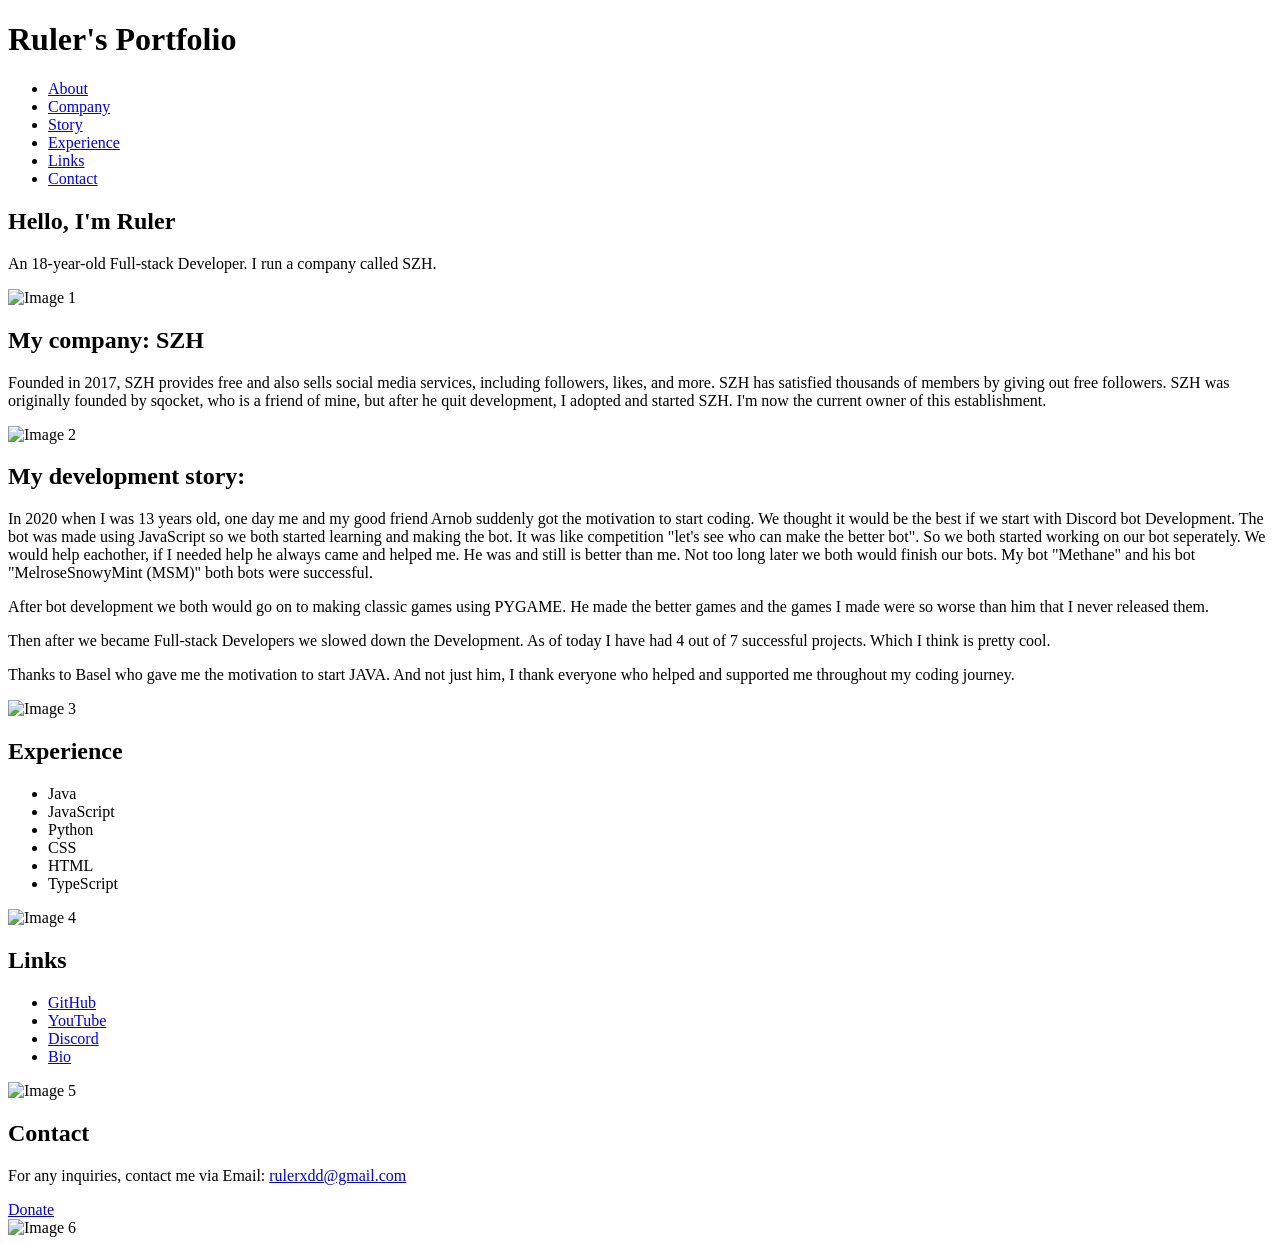
==== index.html @ af91f048 "Create index.html" ====
<!DOCTYPE html>
<html lang="en">
<head>
    <meta charset="UTF-8">
    <meta name="viewport" content="width=device-width, initial-scale=1.0">
    <title>Ruler's Portfolio</title>
    <link href="https://fonts.googleapis.com/css2?family=Roboto+Slab:wght@400;700&display=swap" rel="stylesheet">
    <link rel="stylesheet" href="styles.css">
</head>
<body>
    <header>
        <h1>Ruler's Portfolio</h1>
        <nav>
            <ul>
                <li><a href="#about" class="nav-link">About</a></li>
                <li><a href="#szh" class="nav-link">Company</a></li>
                <li><a href="#story" class="nav-link">Story</a></li>
                <li><a href="#skills" class="nav-link">Experience</a></li>
                <li><a href="#links" class="nav-link">Links</a></li>
                <li><a href="#contact" class="nav-link">Contact</a></li>
            </ul>
        </nav>
    </header>
    
    <section id="about">
        <h2>Hello, I'm Ruler</h2>
        <p>An 18-year-old Full-stack Developer. I run a company called SZH.</p>
        <img src="image1.png" alt="Image 1" class="section-image">
    </section>
    
    
    <section id="szh">
        <h2>My company: SZH</h2>
        <p>Founded in 2017, SZH provides free and also sells social media services, including followers, likes, and more. SZH has satisfied thousands of members by giving out free followers. SZH was originally founded by sqocket, who is a friend of mine, but after he quit development, I adopted and started SZH. I'm now the current owner of this establishment.</p>
        <img src="image2.png" alt="Image 2" class="section-image">
    </section>
          
          
    <section id="story">
          <h2>My development story:</h2>
          <p>In 2020 when I was 13 years old, one day me and my good friend Arnob suddenly got the motivation to start coding. We thought it would be the best if we start with Discord bot Development. The bot was made using JavaScript so we both started learning and making the bot. It was like competition "let's see who can make the better bot". So we both started working on our bot seperately. We would help eachother, if I needed help he always came and helped me. He was and still is better than me. Not too long later we both would finish our bots. My bot "Methane" and his bot "MelroseSnowyMint (MSM)" both bots were successful.</p>
          <p>After bot development we both would go on to making classic games using PYGAME. He made the better games and the games I made were so worse than him that I never released them.</p>
          <p>Then after we became Full-stack Developers we slowed down the Development. As of today I have had 4 out of 7 successful projects. Which I think is pretty cool.</p>
          <p>Thanks to Basel who gave me the motivation to start JAVA. And not just him, I thank everyone who helped and supported me throughout my coding journey.</p>
          <img src="image3.png" alt="Image 3" class="section-image">
    </section>
    
    <section id="skills">
        <h2>Experience</h2>
        <ul>
            <li>Java</li>
            <li>JavaScript</li>
            <li>Python</li>
            <li>CSS</li>
            <li>HTML</li>
            <li>TypeScript</li>
        </ul>
        <img src="image4.png" alt="Image 4" class="section-image">
    </section>
    
    <section id="links">
        <h2>Links</h2>
        <ul>
            <li><a href="https://github.com/rulerxdd">GitHub</a></li>
            <li><a href="https://youtube.com/@rulerxdd">YouTube</a></li>
            <li><a href="https://discord.gg/szh">Discord</a></li>
            <li><a href="https://guns.lol/ruler">Bio</a></li>
        </ul>
        <img src="image5.png" alt="Image 5" class="section-image">
    </section>
    
    <section id="contact">
        <h2>Contact</h2>
        <p>For any inquiries, contact me via Email: <a href="mailto:rulerxdd@gmail.com">rulerxdd@gmail.com</a></p>
        <div>
            <a href="https://paypal.me/rulerxd" class="donate-button">Donate</a>
        </div>
        <img src="image6.png" alt="Image 6" class="section-image">
    </section>

    <script src="script.js"></script>
</body>
</html>
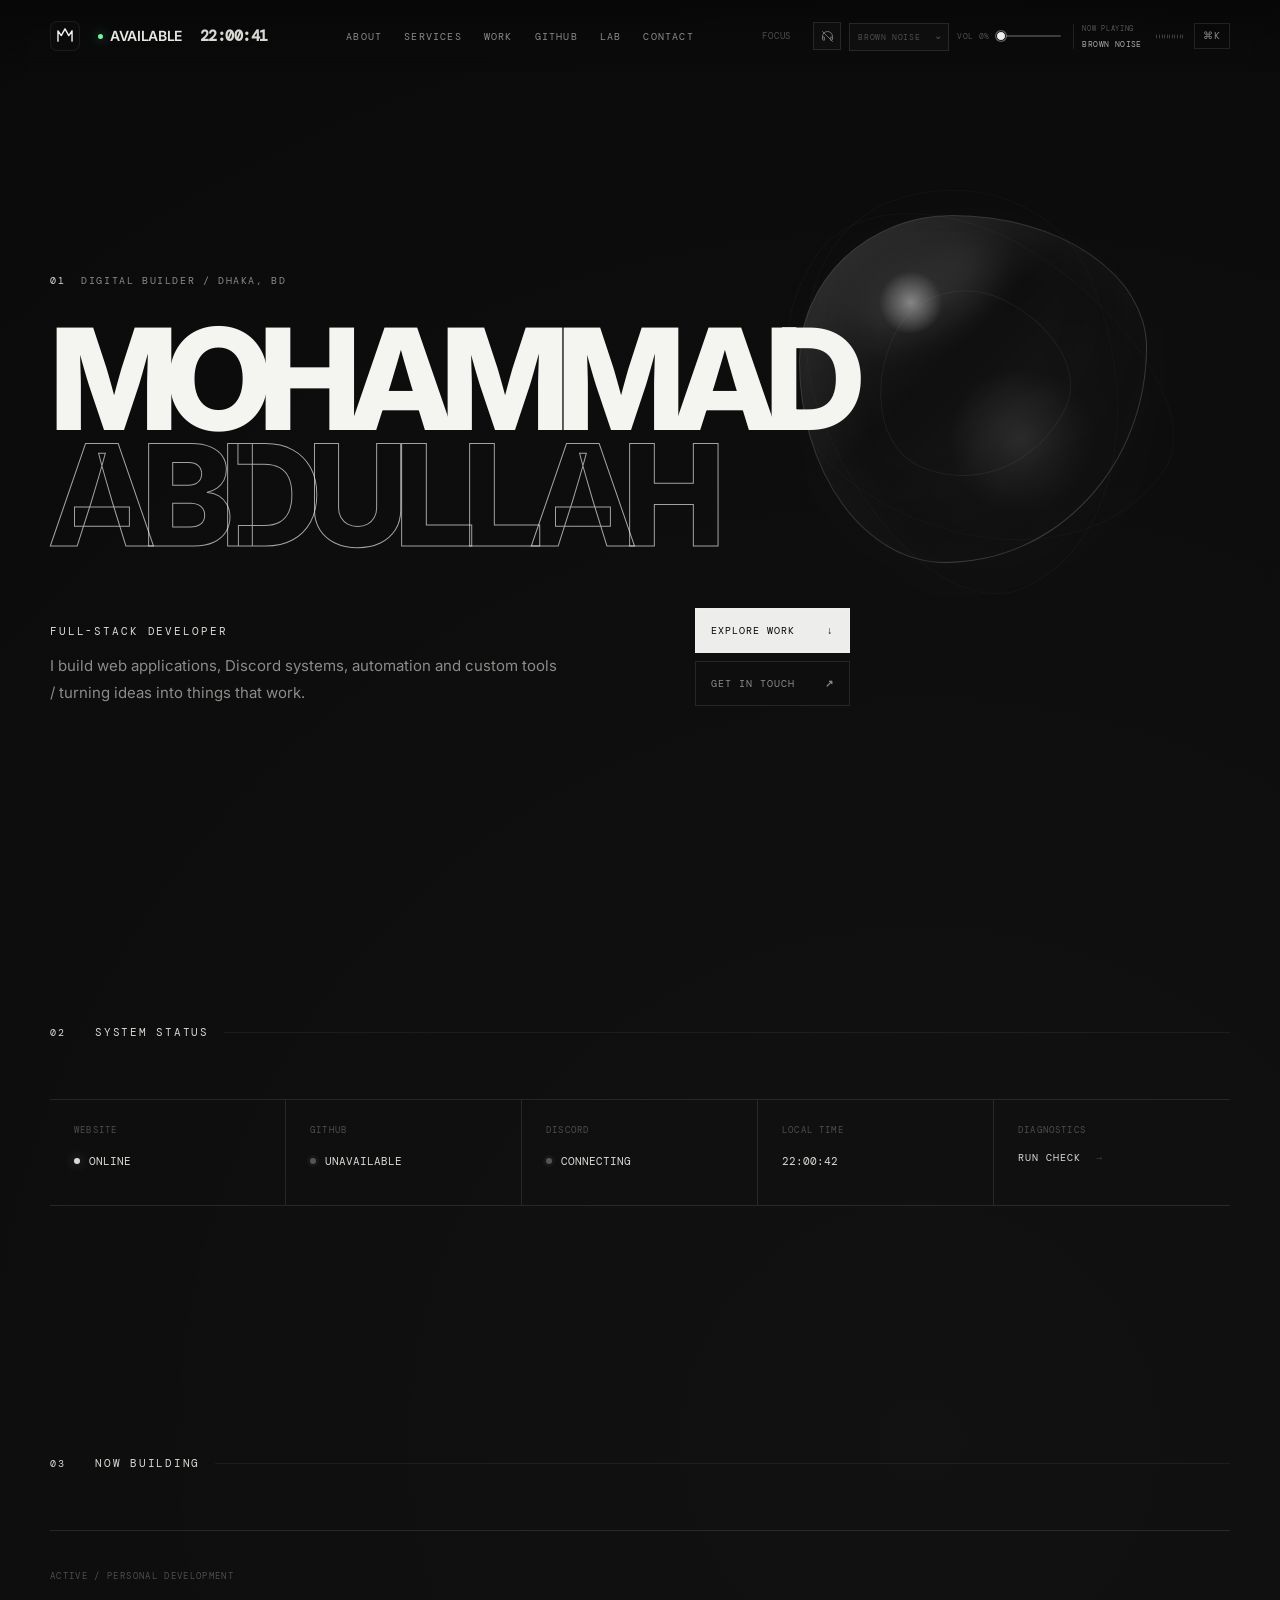
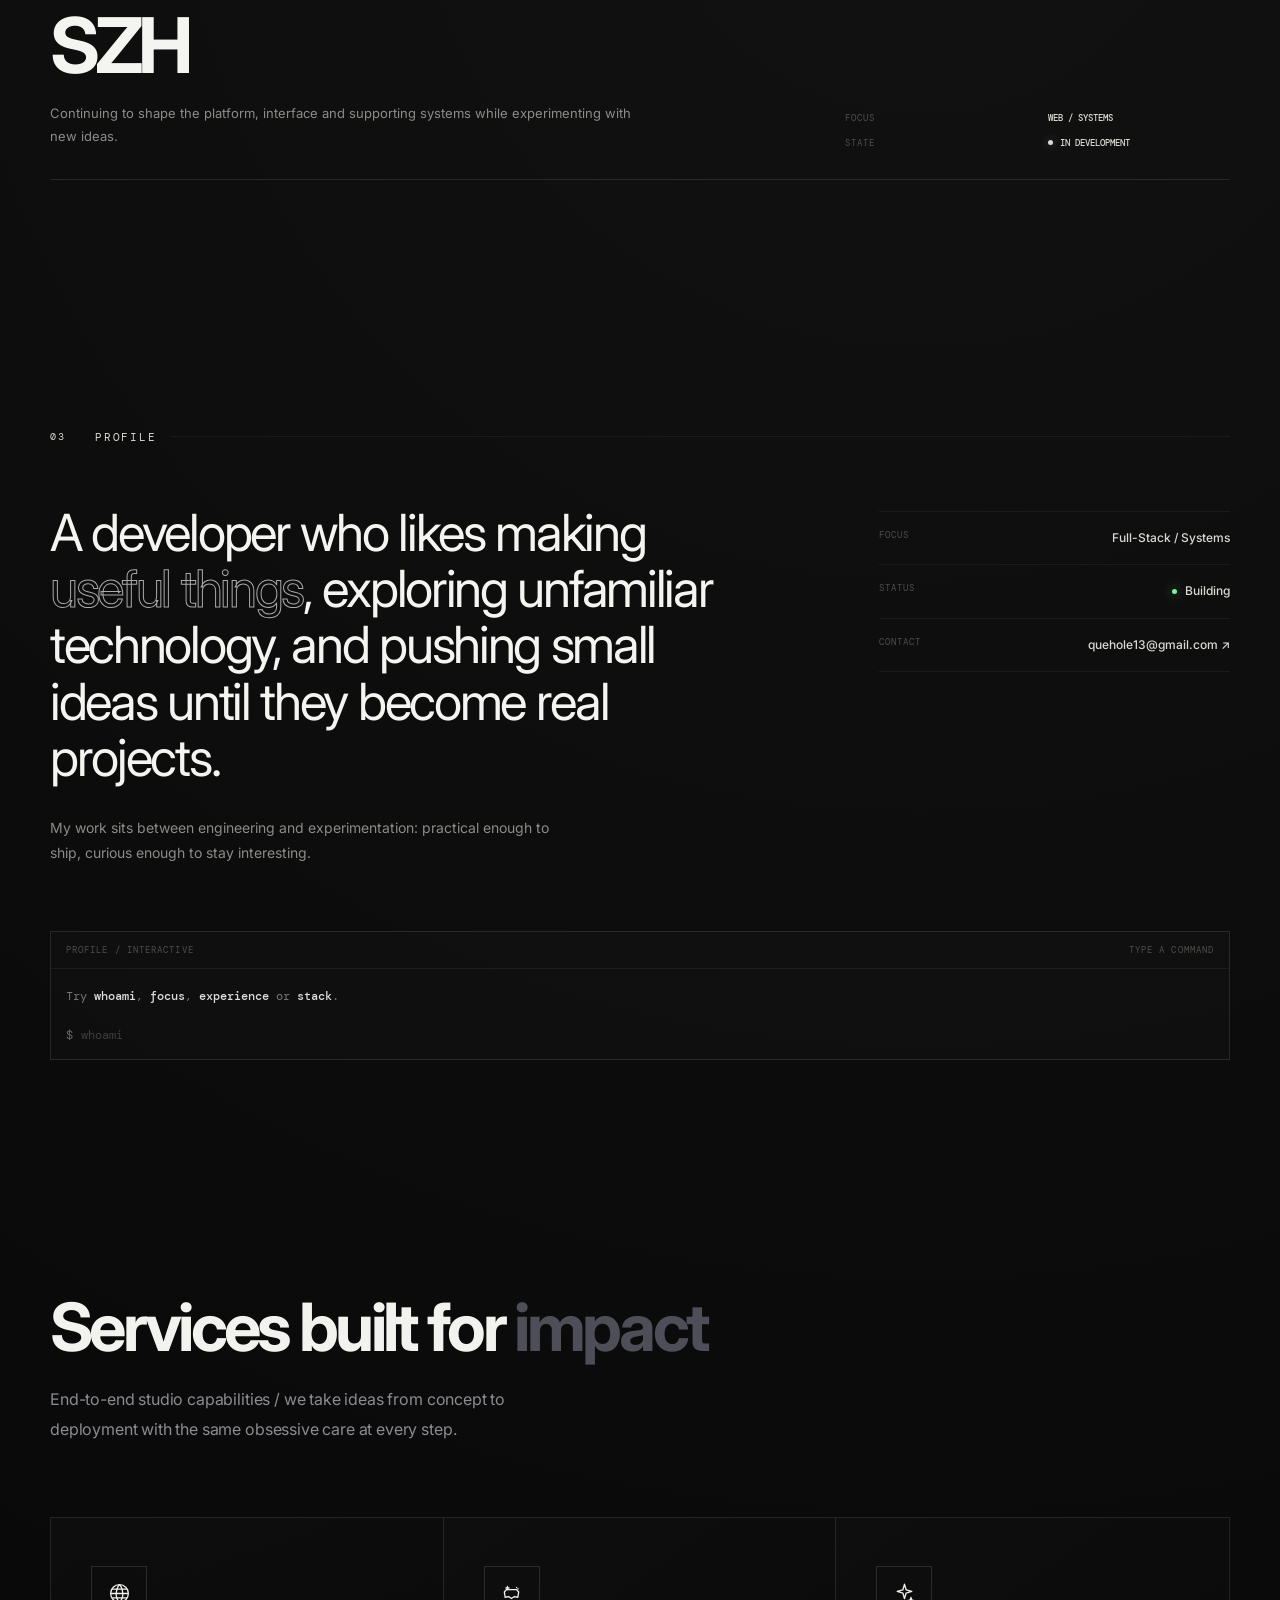
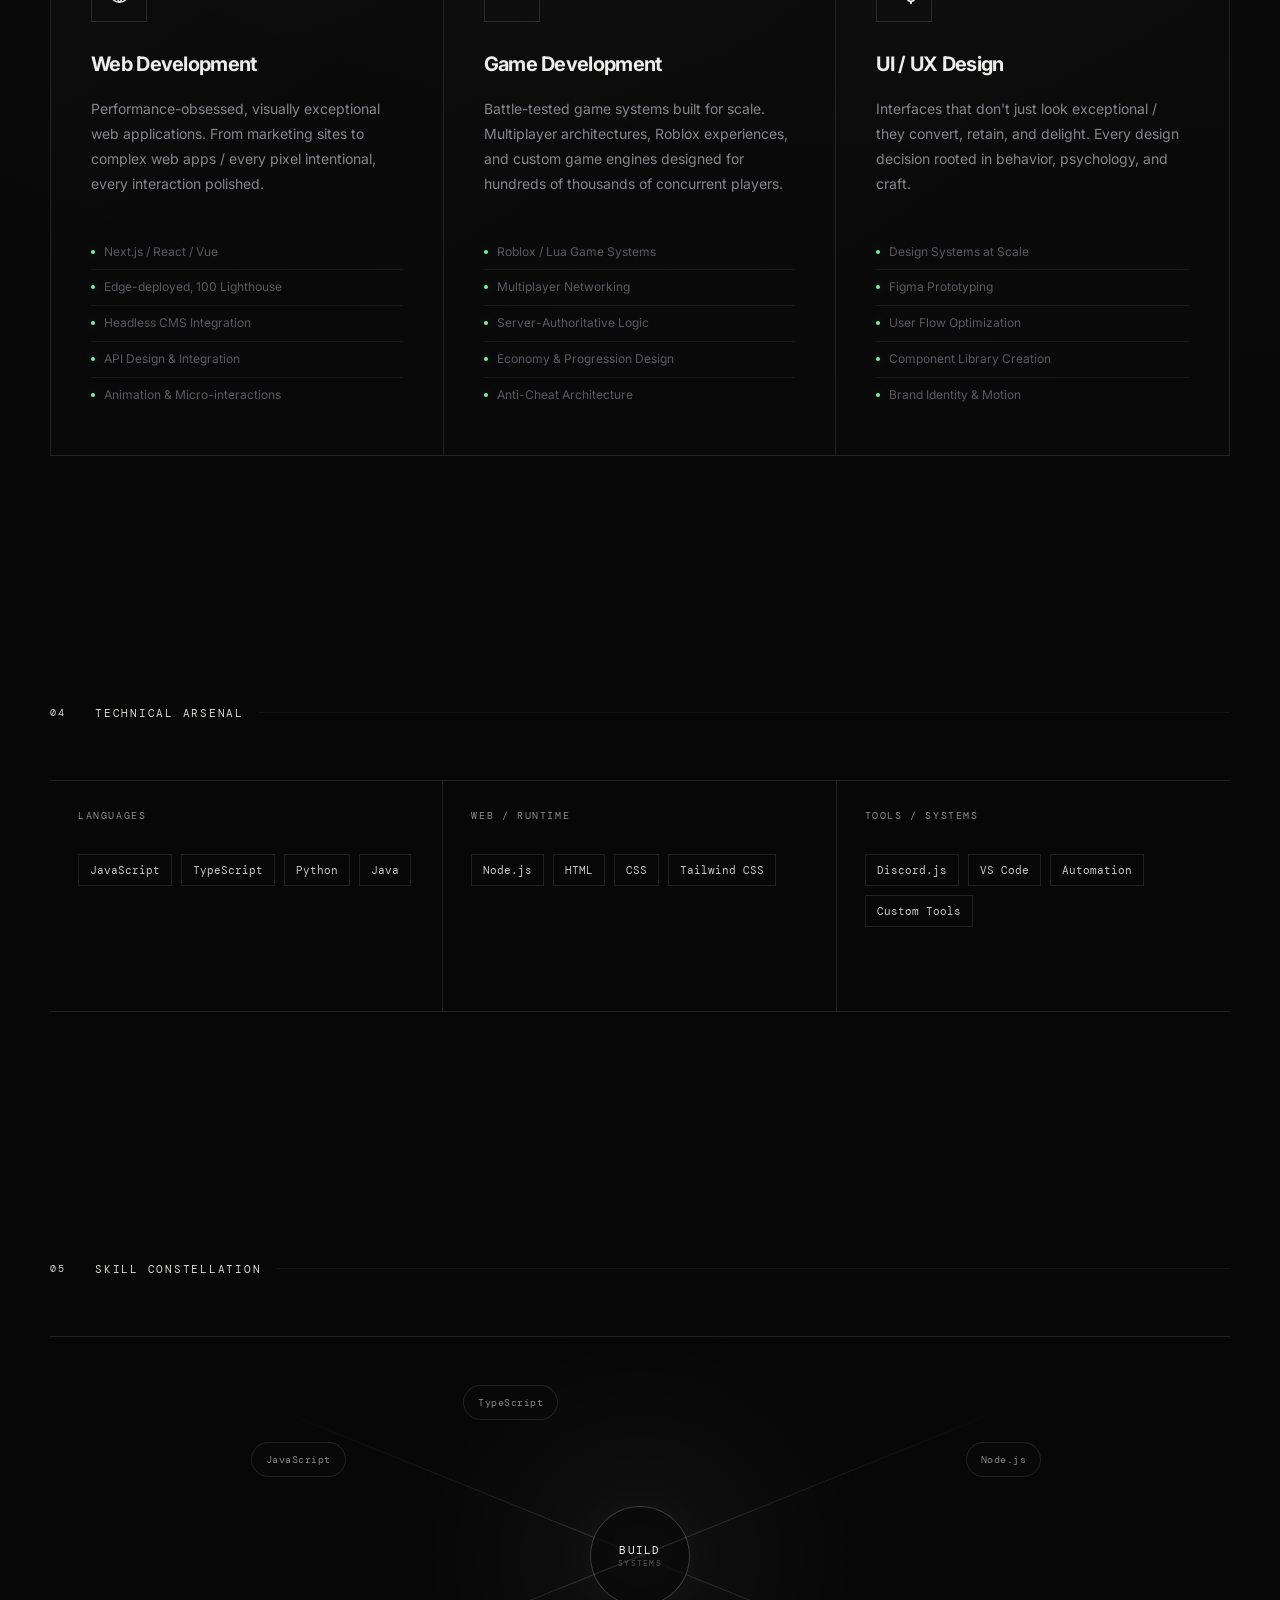
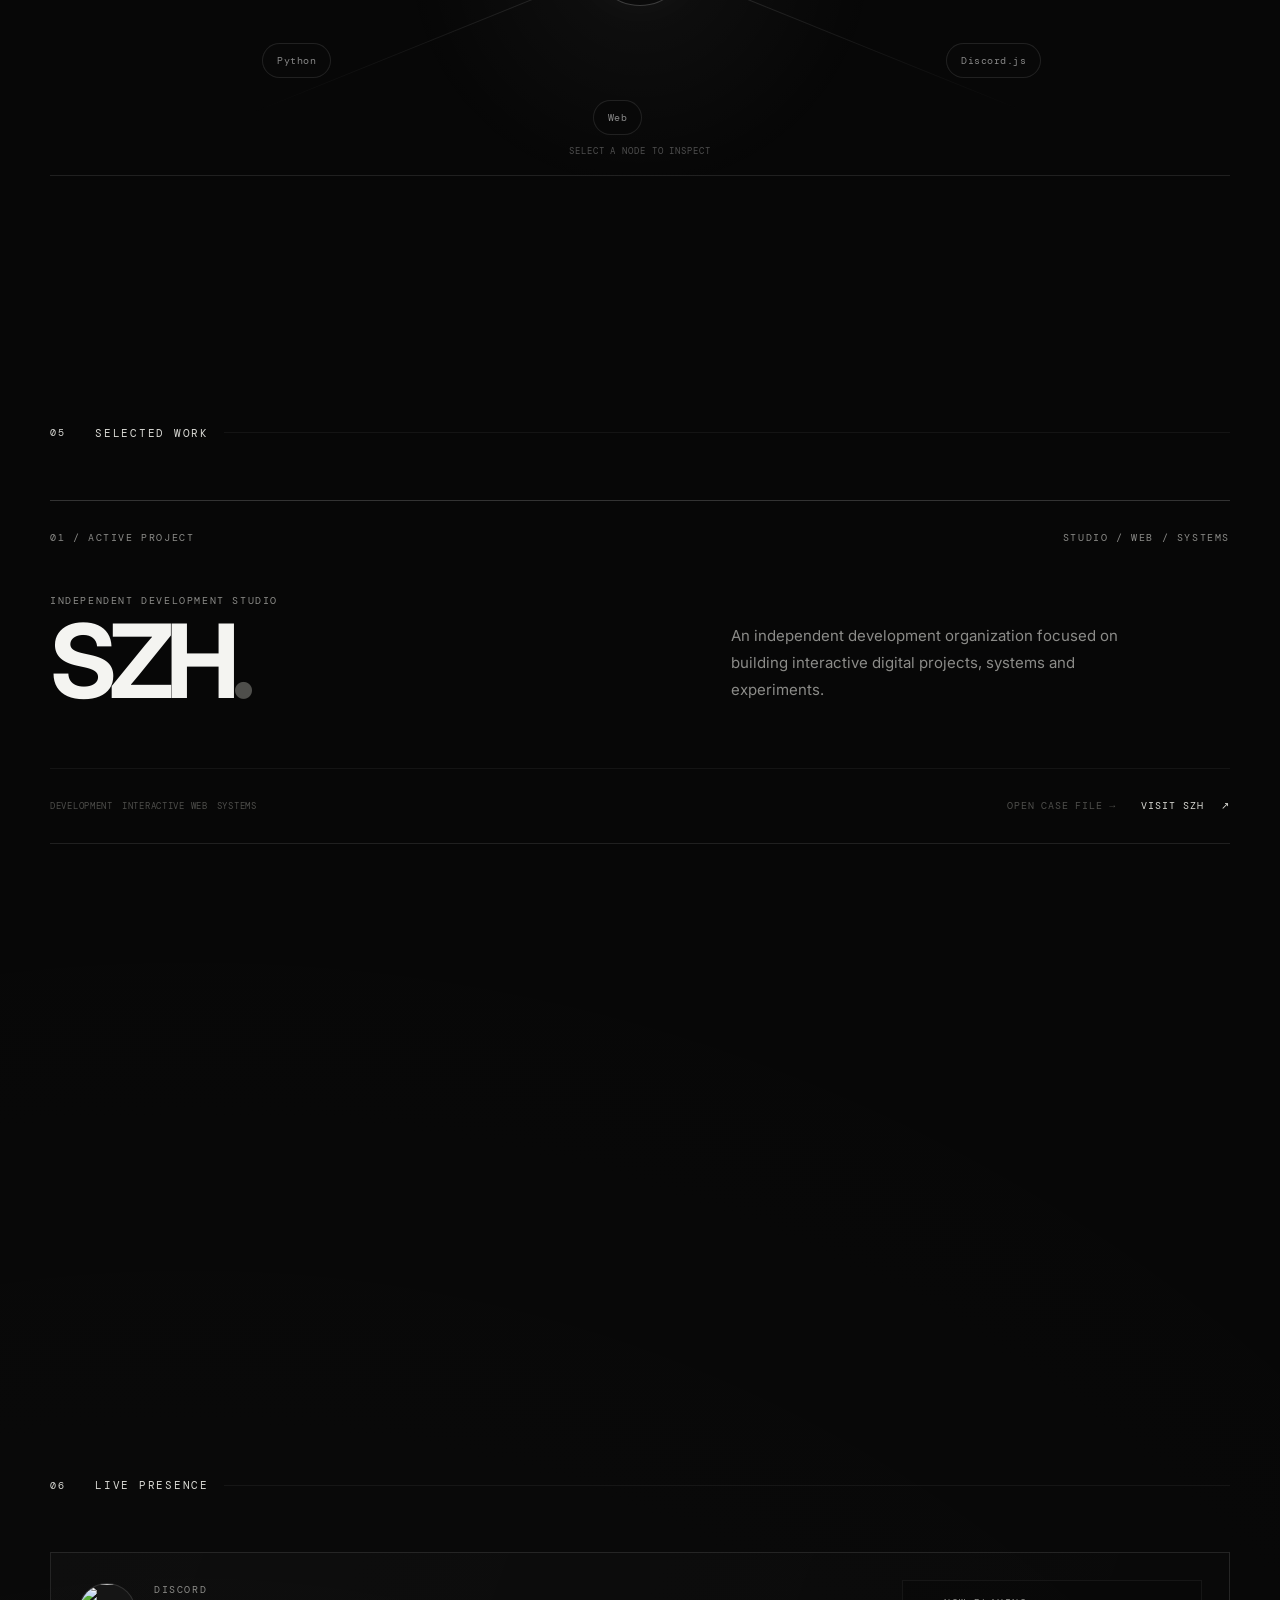
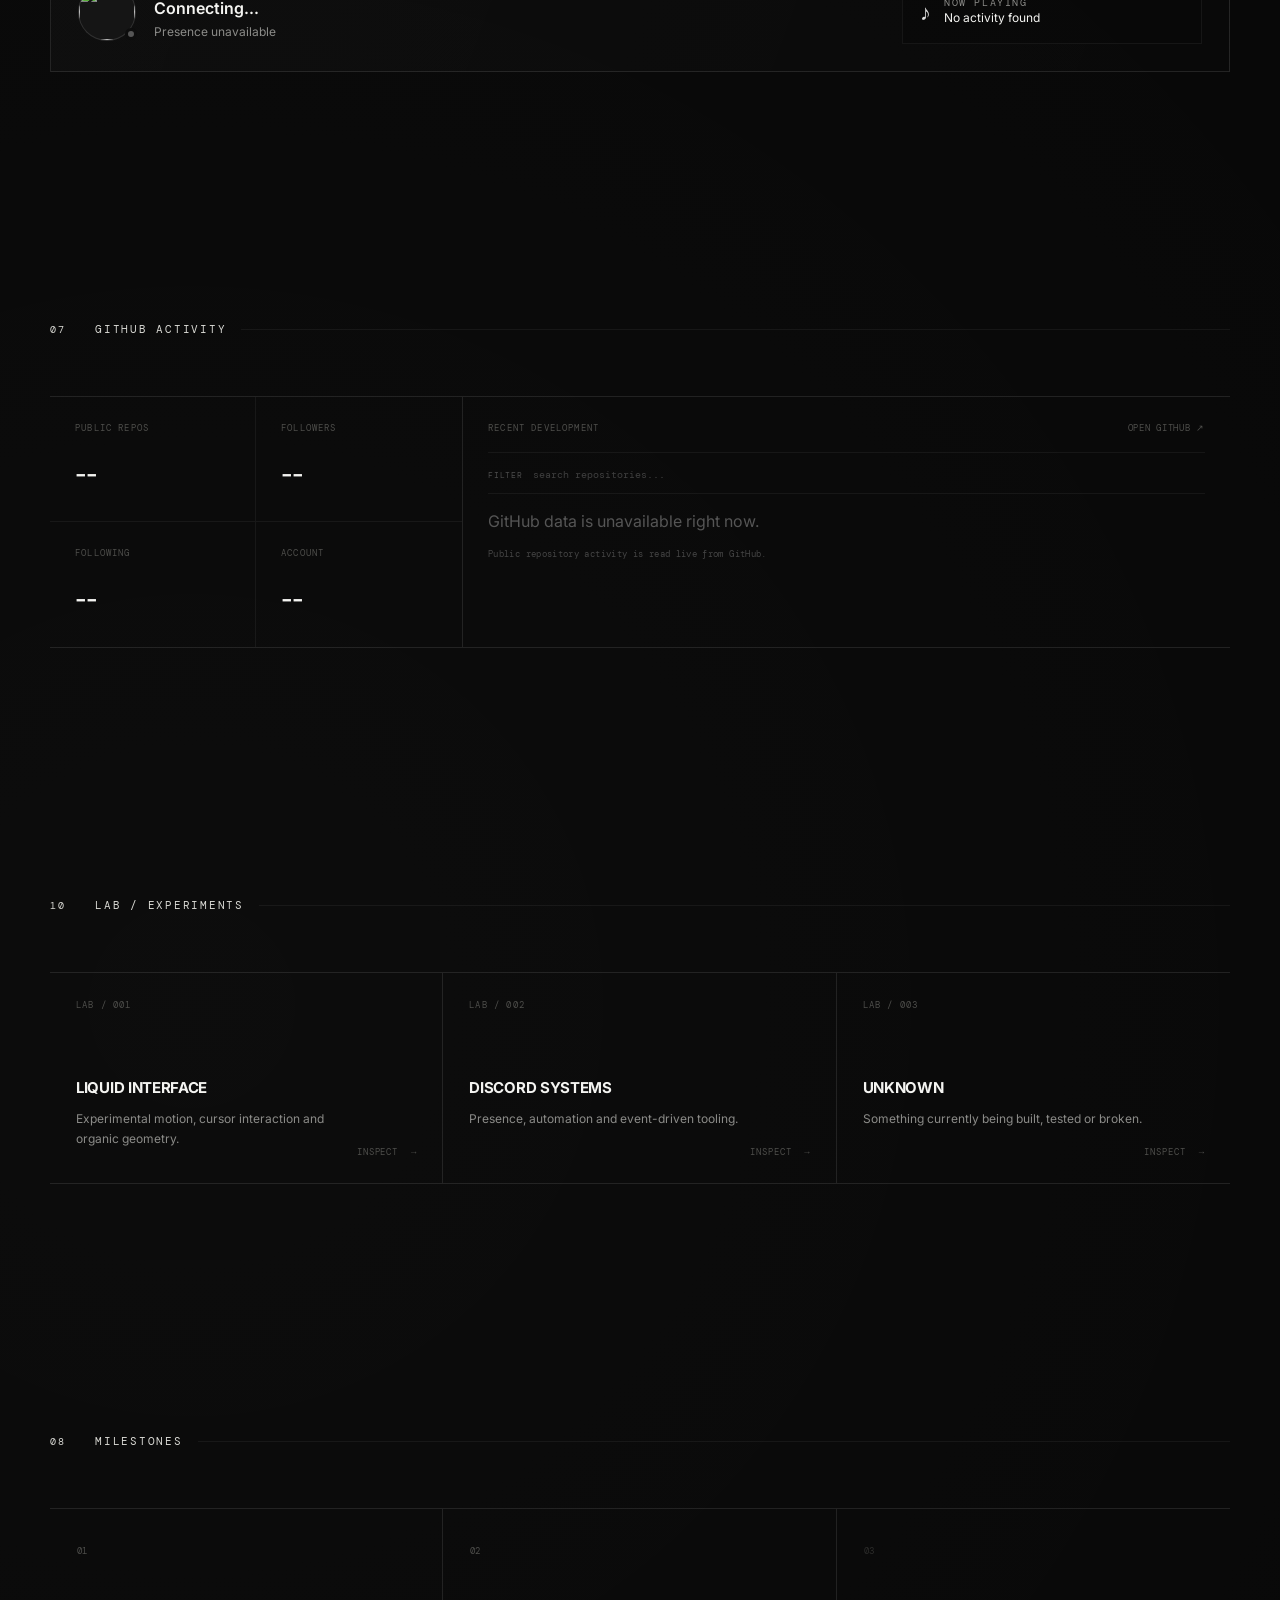
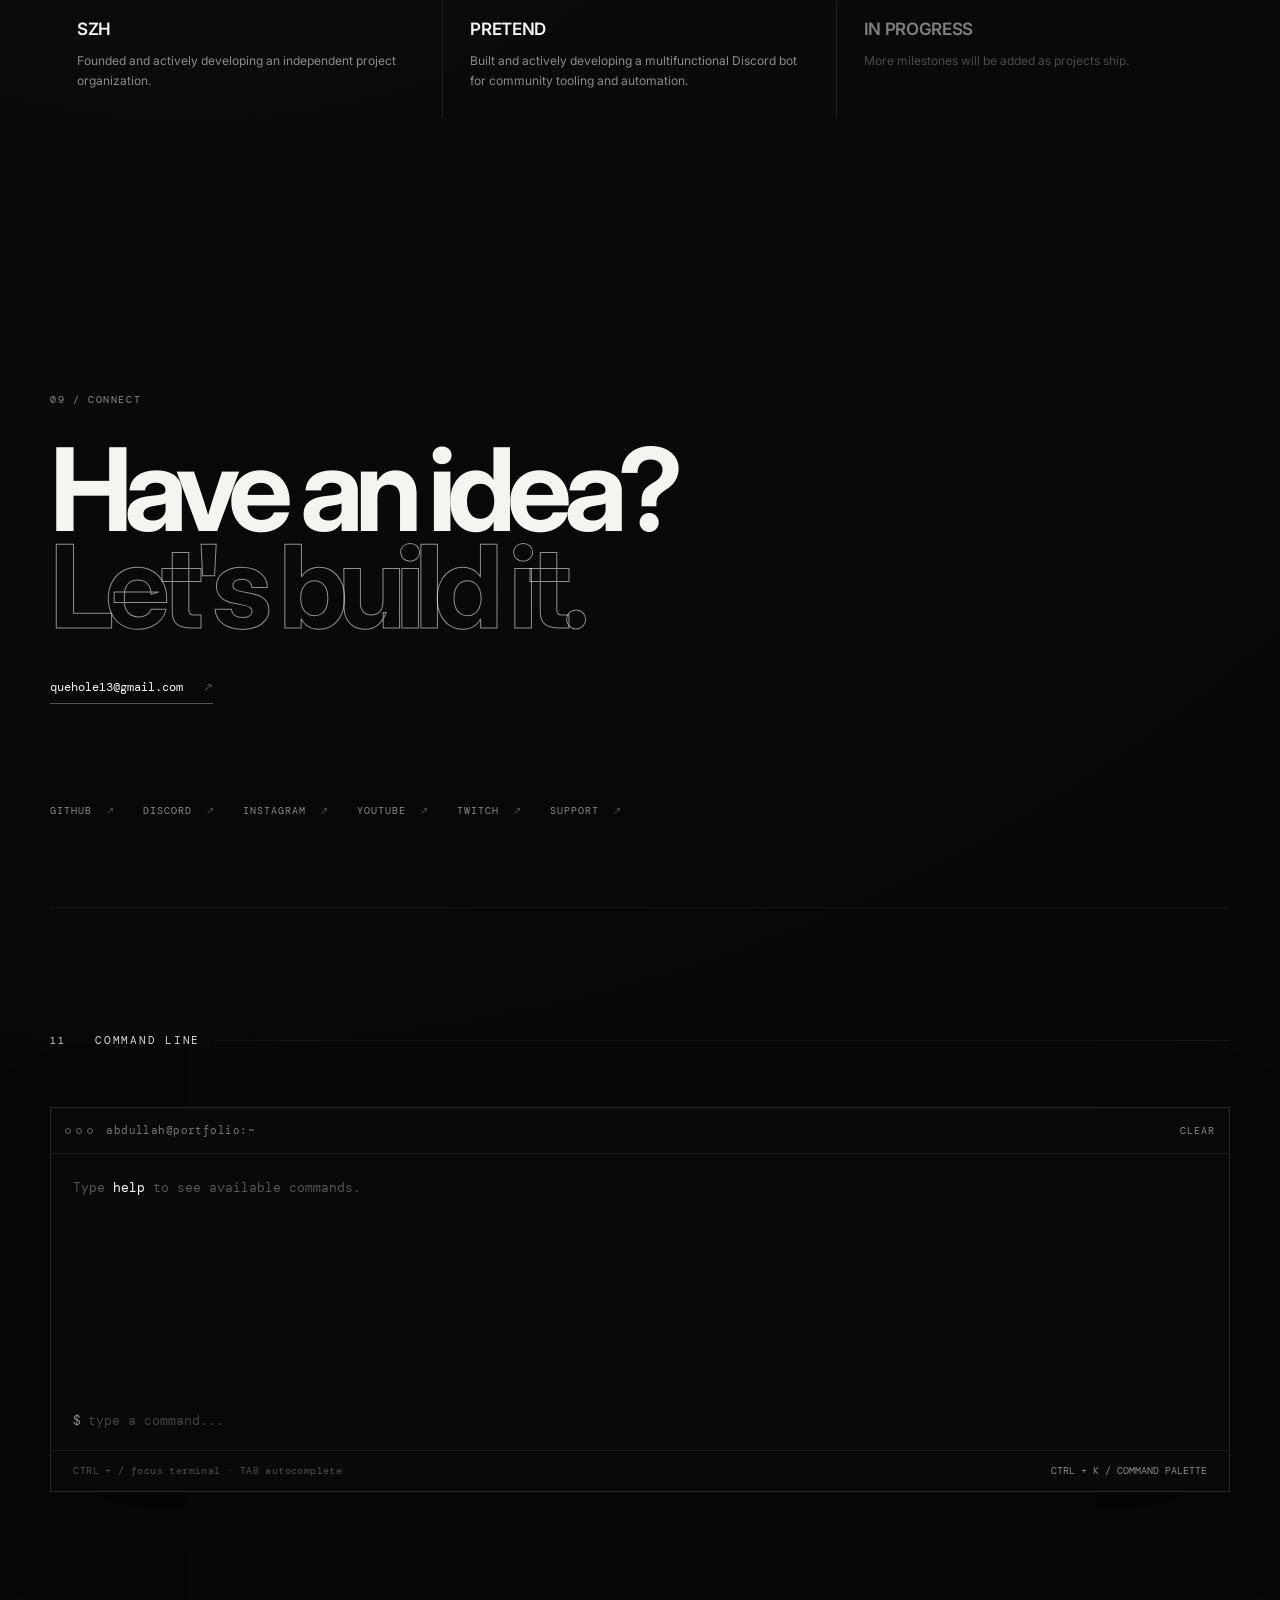
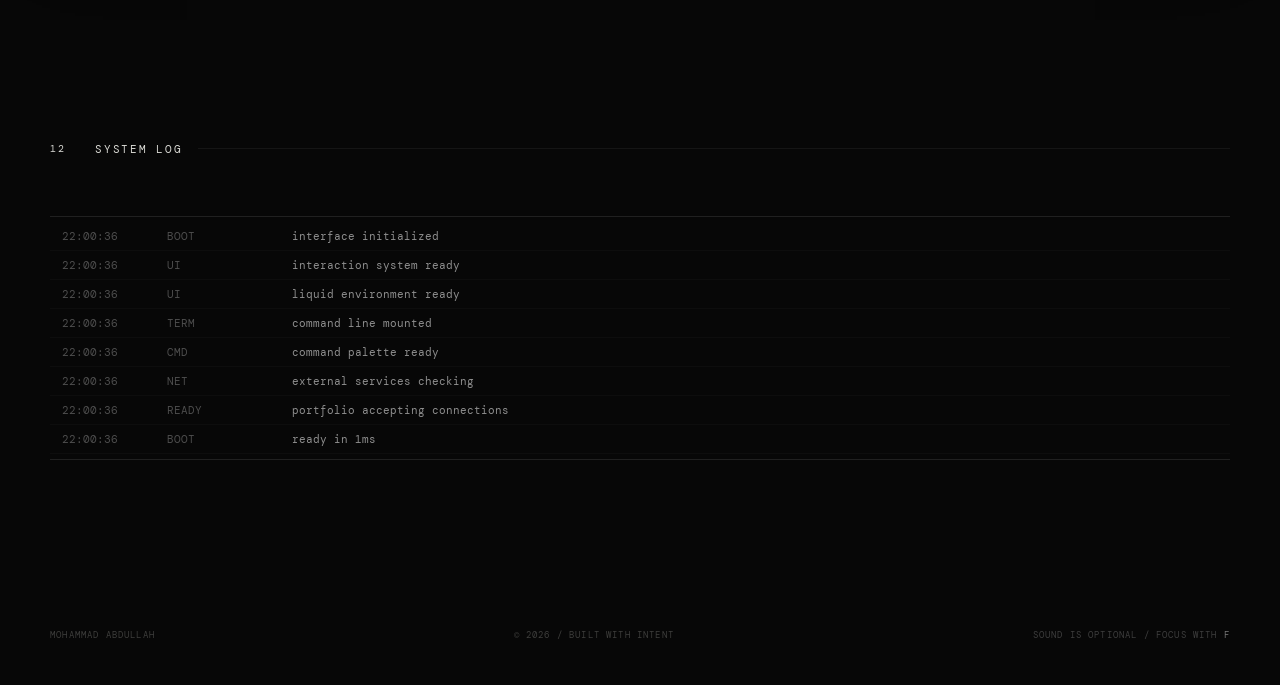
==== commit bd7c906c: "Add files via upload" ====
--- a/index.html
+++ b/index.html
@@ -3,80 +3,588 @@
 <head>
     <meta charset="UTF-8">
     <meta name="viewport" content="width=device-width, initial-scale=1.0">
-    <title>Ruler's Portfolio</title>
-    <link href="https://fonts.googleapis.com/css2?family=Roboto+Slab:wght@400;700&display=swap" rel="stylesheet">
-    <link rel="stylesheet" href="styles.css">
+    <meta name="theme-color" content="#080808">
+    <meta name="description" content="Mohammad Abdullah  /  Full-Stack Developer building web applications, Discord systems, automation and custom tools.">
+    <link rel="icon" type="image/svg+xml" href="logo.svg">
+    <title>Mohammad Abdullah</title>
+
+    <link rel="preconnect" href="https://fonts.googleapis.com">
+    <link rel="preconnect" href="https://fonts.gstatic.com" crossorigin>
+    <link href="https://fonts.googleapis.com/css2?family=DM+Mono:wght@400;500&family=Inter:wght@400;500;600;700;800&display=swap" rel="stylesheet">
+    <link rel="stylesheet" href="style.css">
 </head>
+
 <body>
-    <header>
-        <h1>Ruler's Portfolio</h1>
-        <nav>
-            <ul>
-                <li><a href="#about" class="nav-link">About</a></li>
-                <li><a href="#szh" class="nav-link">Company</a></li>
-                <li><a href="#story" class="nav-link">Story</a></li>
-                <li><a href="#skills" class="nav-link">Experience</a></li>
-                <li><a href="#links" class="nav-link">Links</a></li>
-                <li><a href="#contact" class="nav-link">Contact</a></li>
-            </ul>
-        </nav>
-    </header>
-    
-    <section id="about">
-        <h2>Hello, I'm Ruler</h2>
-        <p>An 18-year-old Full-stack Developer. I run a company called SZH.</p>
-        <img src="image1.png" alt="Image 1" class="section-image">
+    <div class="boot-screen" id="boot-screen" aria-hidden="true">
+        <div class="boot-inner">
+            <div class="boot-mark">MA.</div>
+            <div class="boot-line"><span>BOOT</span><i></i><strong id="boot-message">INITIALIZING INTERFACE</strong></div>
+            <div class="boot-progress"><i id="boot-progress-bar"></i></div>
+        </div>
+    </div>
+    <div class="noise" aria-hidden="true"></div>
+    <div class="custom-cursor" aria-hidden="true"></div>
+    <div class="custom-cursor-dot" aria-hidden="true"></div>
+
+    <nav class="site-nav">
+        <div class="nav-content">
+            <div class="nav-left">
+                <a class="logo" href="#top" aria-label="Mohammad Abdullah home"><img src="logo.svg" alt="Mohammad Abdullah logo"></a>
+                <span class="nav-status"><i></i> AVAILABLE</span>
+                <span class="nav-clock" id="clock">00:00:00</span>
+            </div>
+
+            <div class="nav-links">
+                <a href="#about">About</a>
+                <a href="#services">Services</a>
+                <a href="#work">Work</a>
+                <a href="#github">GitHub</a>
+                <a href="#lab">Lab</a>
+                <a href="#contact">Contact</a>
+            </div>
+
+            <div class="nav-right">
+                <button class="nav-control" id="focus-toggle" type="button" aria-pressed="false">FOCUS</button>
+                <div class="sound-control" id="sound-control">
+                    <button class="sound-toggle" id="sound-toggle" type="button" aria-pressed="false" aria-label="Undeafen ambient sound" title="Undeafen ambient sound"><svg class="sound-icon" viewBox="0 0 24 24" aria-hidden="true"><path d="M4 13v-1a8 8 0 0 1 16 0v1M4 13v3a2 2 0 0 0 2 2h1v-5H4Zm16 0v3a2 2 0 0 1-2 2h-1v-5h3Z"/><path class="sound-slash" d="M4 4l16 16"/></svg></button>
+                    <label class="sound-select-wrap" for="sound-track">
+                        <span class="sr-only">Background audio</span>
+                        <select id="sound-track" aria-label="Choose background audio">
+                            <option value="brown-noise.mp3">BROWN NOISE</option>
+                            <option value="rain.mp3">RAIN</option>
+                            <option value="deep-space.mp3">DEEP SPACE</option>
+                            <option value="night-drive.mp3">NIGHT DRIVE</option>
+                            <option value="low-frequency.mp3">LOW FREQUENCY</option>
+                        </select>
+                    </label>
+                    <label class="volume-control" for="sound-volume">
+                        <span class="volume-label">VOL <span id="sound-volume-value">18%</span></span>
+                        <span class="volume-slider" id="volume-slider"><span class="volume-slider-track"><span class="volume-slider-fill"></span><span class="volume-slider-thumb"></span></span><input id="sound-volume" type="range" min="0" max="100" value="18" step="1" aria-label="Background audio volume"></span>
+                    </label>
+                    <div class="audio-now-playing" id="audio-now-playing" aria-live="polite">
+                        <div class="audio-now-playing-copy">
+                            <span>NOW PLAYING</span>
+                            <strong id="audio-track-name">BROWN NOISE</strong>
+                        </div>
+                        <div class="audio-visualizer" id="audio-visualizer" aria-hidden="true">
+                            <i></i><i></i><i></i><i></i><i></i><i></i><i></i><i></i><i></i><i></i><i></i><i></i>
+                        </div>
+                    </div>
+                </div>
+                <button class="command-trigger" id="command-trigger" type="button" aria-label="Open command palette">⌘K</button>
+            </div>
+        </div>
+    </nav>
+
+    <main id="top">
+        <section class="hero">
+            <div class="liquid-orb" aria-hidden="true">
+                <div class="orb-core"></div>
+                <div class="orb-highlight"></div>
+                <div class="orb-ring orb-ring-a"></div>
+                <div class="orb-ring orb-ring-b"></div>
+            </div>
+
+            <div class="hero-copy reveal">
+                <div class="eyebrow"><span>01</span> DIGITAL BUILDER / DHAKA, BD</div>
+
+                <h1>
+                    Mohammad<br>
+                    <span>Abdullah</span>
+                </h1>
+
+                <div class="hero-bottom">
+                    <div>
+                        <p class="role">FULL-STACK DEVELOPER</p>
+                        <p class="hero-description">
+                            I build web applications, Discord systems, automation
+                            and custom tools  /  turning ideas into things that work.
+                        </p>
+                    </div>
+
+                    <div class="hero-actions">
+                        <a class="button button-primary" href="#work">
+                            <span>Explore work</span>
+                            <b>↓</b>
+                        </a>
+                        <a class="button button-ghost" href="mailto:quehole13@gmail.com">
+                            <span>Get in touch</span>
+                            <b>↗</b>
+                        </a>
+                    </div>
+                </div>
+            </div>
+
+        </section>
+
+        <section class="section system-status-section">
+            <div class="section-header reveal">
+                <span class="section-number">02</span>
+                <h2>System Status</h2>
+                <div class="section-line"></div>
+            </div>
+            <div class="system-grid reveal">
+                <div class="system-panel">
+                    <span>WEBSITE</span><strong><i class="status-led online"></i> ONLINE</strong>
+                </div>
+                <div class="system-panel">
+                    <span>GITHUB</span><strong id="github-api-status"><i class="status-led"></i> CHECKING</strong>
+                </div>
+                <div class="system-panel">
+                    <span>DISCORD</span><strong id="system-discord-status"><i class="status-led"></i> CONNECTING</strong>
+                </div>
+                <div class="system-panel">
+                    <span>LOCAL TIME</span><strong id="system-time">--:--:--</strong>
+                </div>
+                <div class="system-panel system-panel-action">
+                    <span>DIAGNOSTICS</span><button id="diagnostics-trigger" type="button">RUN CHECK <b>→</b></button>
+                </div>
+            </div>
+        </section>
+
+        <section class="section now-building" id="building">
+            <div class="section-header reveal">
+                <span class="section-number">03</span>
+                <h2>Now Building</h2>
+                <div class="section-line"></div>
+            </div>
+            <div class="building-card reveal">
+                <div>
+                    <span class="building-kicker">ACTIVE / PERSONAL DEVELOPMENT</span>
+                    <h3>SZH</h3>
+                    <p>Continuing to shape the platform, interface and supporting systems while experimenting with new ideas.</p>
+                </div>
+                <div class="building-meta">
+                    <span>FOCUS</span><strong>WEB / SYSTEMS</strong>
+                    <span>STATE</span><strong class="building-live"><i></i> IN DEVELOPMENT</strong>
+                </div>
+            </div>
+        </section>
+
+        <section id="about" class="section">
+            <div class="section-header reveal">
+                <span class="section-number">03</span>
+                <h2>Profile</h2>
+                <div class="section-line"></div>
+            </div>
+
+            <div class="profile-grid">
+                <div class="profile-statement reveal">
+                    <p class="large-copy">
+                        A developer who likes making <em>useful things</em>,
+                        exploring unfamiliar technology, and pushing small ideas
+                        until they become real projects.
+                    </p>
+                    <p class="muted-copy">
+                        My work sits between engineering and experimentation:
+                        practical enough to ship, curious enough to stay interesting.
+                    </p>
+                </div>
+
+                <div class="profile-aside reveal">
+                    <div class="data-row">
+                        <span>FOCUS</span>
+                        <strong>Full-Stack / Systems</strong>
+                    </div>
+                    <div class="data-row">
+                        <span>STATUS</span>
+                        <strong class="live"><i></i> Building</strong>
+                    </div>
+                    <div class="data-row">
+                        <span>CONTACT</span>
+                        <a href="mailto:quehole13@gmail.com">quehole13@gmail.com ↗</a>
+                    </div>
+                </div>
+            </div>
+
+            <div class="about-terminal reveal">
+                <div class="about-terminal-head"><span>PROFILE / INTERACTIVE</span><span>TYPE A COMMAND</span></div>
+                <div class="about-terminal-output" id="about-terminal-output">Try <strong>whoami</strong>, <strong>focus</strong>, <strong>experience</strong> or <strong>stack</strong>.</div>
+                <form class="about-terminal-input" id="about-terminal-form">
+                    <span>$</span><input id="about-terminal-command" autocomplete="off" spellcheck="false" placeholder="whoami" aria-label="About terminal command">
+                </form>
+            </div>
+        </section>
+
+        <section class="section services-section" id="services">
+            <div class="services-intro reveal">
+                <h2>Services built for <span>impact</span></h2>
+                <p>End-to-end studio capabilities  /  we take ideas from concept to<br class="services-break"> deployment with the same obsessive care at every step.</p>
+            </div>
+
+            <div class="services-grid reveal">
+                <article class="service-card">
+                    <div class="service-icon" aria-hidden="true">
+                        <svg viewBox="0 0 24 24"><circle cx="12" cy="12" r="8.5"/><path d="M3.8 12h16.4M12 3.5c2.2 2.35 3.25 5.2 3.25 8.5S14.2 18.15 12 20.5C9.8 18.15 8.75 15.3 8.75 12S9.8 5.85 12 3.5ZM4.9 7.8h14.2M4.9 16.2h14.2"/></svg>
+                    </div>
+                    <h3>Web Development</h3>
+                    <p>Performance-obsessed, visually exceptional web applications. From marketing sites to complex web apps  /  every pixel intentional, every interaction polished.</p>
+                    <ul>
+                        <li>Next.js / React / Vue</li>
+                        <li>Edge-deployed, 100 Lighthouse</li>
+                        <li>Headless CMS Integration</li>
+                        <li>API Design &amp; Integration</li>
+                        <li>Animation &amp; Micro-interactions</li>
+                    </ul>
+                </article>
+
+                <article class="service-card">
+                    <div class="service-icon" aria-hidden="true">
+                        <svg viewBox="0 0 24 24"><path d="M7.2 8.2h9.6l2.1 2.3-.8 5.1-3.3-.7-2.8 1.9-2.8-1.9-3.3.7-.8-5.1 2.1-2.3Z"/><path d="M8.1 5.2v3M6.6 6.7h3M16.8 6.1l.1.1M18.2 7.4l.1.1"/></svg>
+                    </div>
+                    <h3>Game Development</h3>
+                    <p>Battle-tested game systems built for scale. Multiplayer architectures, Roblox experiences, and custom game engines designed for hundreds of thousands of concurrent players.</p>
+                    <ul>
+                        <li>Roblox / Lua Game Systems</li>
+                        <li>Multiplayer Networking</li>
+                        <li>Server-Authoritative Logic</li>
+                        <li>Economy &amp; Progression Design</li>
+                        <li>Anti-Cheat Architecture</li>
+                    </ul>
+                </article>
+
+                <article class="service-card">
+                    <div class="service-icon" aria-hidden="true">
+                        <svg viewBox="0 0 24 24"><path d="m12 3 1.55 5.45L19 10l-5.45 1.55L12 17l-1.55-5.45L5 10l5.45-1.55L12 3Z"/><path d="m18.2 15.8.65 2.35 2.35.65-2.35.65-.65 2.35-.65-2.35-2.35-.65 2.35-.65.65-2.35Z"/></svg>
+                    </div>
+                    <h3>UI / UX Design</h3>
+                    <p>Interfaces that don't just look exceptional  /  they convert, retain, and delight. Every design decision rooted in behavior, psychology, and craft.</p>
+                    <ul>
+                        <li>Design Systems at Scale</li>
+                        <li>Figma Prototyping</li>
+                        <li>User Flow Optimization</li>
+                        <li>Component Library Creation</li>
+                        <li>Brand Identity &amp; Motion</li>
+                    </ul>
+                </article>
+            </div>
+        </section>
+
+        <section class="section capabilities">
+            <div class="section-header reveal">
+                <span class="section-number">04</span>
+                <h2>Technical Arsenal</h2>
+                <div class="section-line"></div>
+            </div>
+
+            <div class="skills-grid reveal">
+                <div class="skill-column">
+                    <span class="skill-label">LANGUAGES</span>
+                    <div class="skill-list">
+                        <span>JavaScript</span>
+                        <span>TypeScript</span>
+                        <span>Python</span>
+                        <span>Java</span>
+                    </div>
+                </div>
+
+                <div class="skill-column">
+                    <span class="skill-label">WEB / RUNTIME</span>
+                    <div class="skill-list">
+                        <span>Node.js</span>
+                        <span>HTML</span>
+                        <span>CSS</span>
+                        <span>Tailwind CSS</span>
+                    </div>
+                </div>
+
+                <div class="skill-column">
+                    <span class="skill-label">TOOLS / SYSTEMS</span>
+                    <div class="skill-list">
+                        <span>Discord.js</span>
+                        <span>VS Code</span>
+                        <span>Automation</span>
+                        <span>Custom Tools</span>
+                    </div>
+                </div>
+            </div>
+        </section>
+
+        <section class="section constellation-section" id="stack-map">
+            <div class="section-header reveal">
+                <span class="section-number">05</span>
+                <h2>Skill Constellation</h2>
+                <div class="section-line"></div>
+            </div>
+            <div class="constellation reveal" aria-label="Interactive technology map">
+                <button class="constellation-node node-js" data-skill="JavaScript">JavaScript</button>
+                <button class="constellation-node node-ts" data-skill="TypeScript">TypeScript</button>
+                <button class="constellation-node node-node" data-skill="Node.js">Node.js</button>
+                <button class="constellation-node node-python" data-skill="Python">Python</button>
+                <button class="constellation-node node-discord" data-skill="Discord.js">Discord.js</button>
+                <button class="constellation-node node-web" data-skill="Web">Web</button>
+                <div class="constellation-core">BUILD<br><span>SYSTEMS</span></div>
+                <div class="constellation-info" id="constellation-info">SELECT A NODE TO INSPECT</div>
+            </div>
+        </section>
+
+        <section id="work" class="section work">
+            <div class="section-header reveal">
+                <span class="section-number">05</span>
+                <h2>Selected Work</h2>
+                <div class="section-line"></div>
+            </div>
+
+            <article class="featured-project reveal">
+                <div class="project-topline">
+                    <span>01 / ACTIVE PROJECT</span>
+                    <span>STUDIO / WEB / SYSTEMS</span>
+                </div>
+
+                <div class="project-main">
+                    <div>
+                        <p class="project-kicker">INDEPENDENT DEVELOPMENT STUDIO</p>
+                        <h3>SZH<span>.</span></h3>
+                    </div>
+
+                    <p class="project-description">
+                        An independent development organization focused on building
+                        interactive digital projects, systems and experiments.
+                    </p>
+                </div>
+
+                <div class="project-footer">
+                    <div class="project-stack">
+                        <span>Development</span>
+                        <span>Interactive Web</span>
+                        <span>Systems</span>
+                    </div>
+
+                    <div class="project-actions"><button class="project-terminal-link" type="button" data-project="szh">Open case file <span>→</span></button><a class="project-link" href="https://quehole.github.io/szh-website/" target="_blank" rel="noopener">Visit SZH <span>↗</span></a></div>
+                </div>
+            </article>
+
+            <article class="featured-project reveal">
+                <div class="project-topline">
+                    <span>02 / ACTIVE PROJECT</span>
+                    <span>DISCORD / BOT / SYSTEMS</span>
+                </div>
+
+                <div class="project-main">
+                    <div>
+                        <p class="project-kicker">MULTIFUNCTIONAL DISCORD BOT</p>
+                        <h3>Pretend<span>.</span></h3>
+                    </div>
+
+                    <p class="project-description">
+                        A multifunctional Discord bot built as a practical system for
+                        communities, automation and everyday server tools.
+                    </p>
+                </div>
+
+                <div class="project-footer">
+                    <div class="project-stack">
+                        <span>Discord</span>
+                        <span>Bot Systems</span>
+                        <span>Automation</span>
+                    </div>
+
+                    <div class="project-actions"><a class="project-link" href="https://quehole.github.io/pretend/" target="_blank" rel="noopener">Visit Pretend <span>↗</span></a></div>
+                </div>
+            </article>
+
+            <div class="work-note reveal">
+                <span>MORE IN DEVELOPMENT</span>
+                <p>
+                    Other experiments will appear here as they become ready.
+                </p>
+            </div>
+        </section>
+
+        <section class="section presence">
+            <div class="section-header reveal">
+                <span class="section-number">06</span>
+                <h2>Live Presence</h2>
+                <div class="section-line"></div>
+            </div>
+
+            <div class="presence-card reveal">
+                <div class="presence-profile">
+                    <div class="avatar-wrapper">
+                        <img id="discord-avatar" src="" alt="" class="avatar">
+                        <div id="status-indicator" class="status-dot"></div>
+                    </div>
+
+                    <div>
+                        <p class="presence-label">DISCORD</p>
+                        <h3 id="discord-name">Connecting...</h3>
+                        <p id="discord-status" class="presence-status">Establishing presence...</p>
+                    </div>
+                </div>
+
+                <div class="spotify-info" id="spotify-container">
+                    <div class="spotify-mark" aria-hidden="true">♪</div>
+                    <div>
+                        <p class="presence-label">NOW PLAYING</p>
+                        <p id="spotify-song">No activity found</p>
+                        <p id="spotify-artist"></p>
+                    </div>
+                </div>
+            </div>
+        </section>
+
+        <section class="section github-section" id="github">
+            <div class="section-header reveal">
+                <span class="section-number">07</span>
+                <h2>GitHub Activity</h2>
+                <div class="section-line"></div>
+            </div>
+            <div class="github-grid reveal">
+                <div class="github-stats">
+                    <div class="github-stat"><span>PUBLIC REPOS</span><strong id="github-repos">--</strong></div>
+                    <div class="github-stat"><span>FOLLOWERS</span><strong id="github-followers">--</strong></div>
+                    <div class="github-stat"><span>FOLLOWING</span><strong id="github-following">--</strong></div>
+                    <div class="github-stat"><span>ACCOUNT</span><strong id="github-account-age">--</strong></div>
+                </div>
+                <div class="github-recent">
+                    <div class="github-recent-head"><span>RECENT DEVELOPMENT</span><a href="https://github.com/quehole" target="_blank" rel="noopener">OPEN GITHUB ↗</a></div>
+                    <label class="repo-search"><span>FILTER</span><input id="repo-search" type="search" placeholder="search repositories..." autocomplete="off"></label>
+                    <div id="github-repo-list" class="repo-list"><span class="terminal-muted">Fetching public repositories...</span></div>
+                    <div class="github-development-note" id="github-development-note">Public repository activity is read live from GitHub.</div>
+                </div>
+            </div>
+        </section>
+
+        <section class="section lab-section" id="lab">
+            <div class="section-header reveal">
+                <span class="section-number">10</span>
+                <h2>Lab / Experiments</h2>
+                <div class="section-line"></div>
+            </div>
+            <div class="lab-grid reveal">
+                <article class="lab-card"><span>LAB / 001</span><strong>LIQUID INTERFACE</strong><p>Experimental motion, cursor interaction and organic geometry.</p><button type="button" class="lab-expand" data-lab="liquid">INSPECT <b>→</b></button></article>
+                <article class="lab-card"><span>LAB / 002</span><strong>DISCORD SYSTEMS</strong><p>Presence, automation and event-driven tooling.</p><button type="button" class="lab-expand" data-lab="discord">INSPECT <b>→</b></button></article>
+                <article class="lab-card"><span>LAB / 003</span><strong>UNKNOWN</strong><p>Something currently being built, tested or broken.</p><button type="button" class="lab-expand" data-lab="unknown">INSPECT <b>→</b></button></article>
+            </div>
+            <div class="lab-inspector" id="lab-inspector" aria-hidden="true"><div><span id="lab-inspector-label">LAB</span><strong id="lab-inspector-title">EXPERIMENT</strong><p id="lab-inspector-copy"></p></div><button id="lab-inspector-close" type="button">ESC</button></div>
+        </section>
+
+        <section class="section achievements">
+            <div class="section-header reveal">
+                <span class="section-number">08</span>
+                <h2>Milestones</h2>
+                <div class="section-line"></div>
+            </div>
+
+            <div class="milestone-grid reveal">
+                <div class="milestone">
+                    <span>01</span>
+                    <strong>SZH</strong>
+                    <p>Founded and actively developing an independent project organization.</p>
+                </div>
+                <div class="milestone">
+                    <span>02</span>
+                    <strong>PRETEND</strong>
+                    <p>Built and actively developing a multifunctional Discord bot for community tooling and automation.</p>
+                </div>
+                <div class="milestone muted-milestone">
+                    <span>03</span>
+                    <strong>IN PROGRESS</strong>
+                    <p>More milestones will be added as projects ship.</p>
+                </div>
+            </div>
+        </section>
+
+        <section id="contact" class="section contact">
+            <div class="contact-inner reveal">
+                <span class="contact-label">09 / CONNECT</span>
+                <h2>Have an idea?<br><em>Let's build it.</em></h2>
+                <a class="contact-email" href="mailto:quehole13@gmail.com">
+                    quehole13@gmail.com <span>↗</span>
+                </a>
+            </div>
+
+            <div class="social-links reveal">
+                <a href="https://github.com/quehole" target="_blank" rel="noopener">GitHub <span>↗</span></a>
+                <a href="https://discord.com/users/794143054117601310" target="_blank" rel="noopener">Discord <span>↗</span></a>
+                <a href="https://www.instagram.com/queholes" target="_blank" rel="noopener">Instagram <span>↗</span></a>
+                <a href="https://www.youtube.com/@quehole" target="_blank" rel="noopener">YouTube <span>↗</span></a>
+                <a href="https://www.twitch.tv/quehole" target="_blank" rel="noopener">Twitch <span>↗</span></a>
+                <a href="https://www.paypal.com/paypalme/rulerxd" target="_blank" rel="noopener">Support <span>↗</span></a>
+            </div>
+        </section>
+    </main>
+
+    <section class="section terminal-section" id="terminal">
+        <div class="section-header reveal">
+            <span class="section-number">11</span>
+            <h2>Command Line</h2>
+            <div class="section-line"></div>
+        </div>
+        <div class="terminal-window reveal">
+            <div class="terminal-bar"><div class="terminal-lights"><i></i><i></i><i></i></div><span>abdullah@portfolio:~</span><button id="terminal-clear" type="button">CLEAR</button></div>
+            <div class="terminal-output" id="terminal-output" aria-live="polite"><div class="terminal-line terminal-muted">Type <span>help</span> to see available commands.</div></div>
+            <form class="terminal-input-row" id="terminal-form">
+                <label for="terminal-input">$</label><input id="terminal-input" type="text" autocomplete="off" spellcheck="false" placeholder="type a command..." aria-label="Terminal command">
+            </form>
+            <div class="terminal-help"><span>CTRL + / focus terminal · TAB autocomplete</span><button id="open-palette-from-terminal" type="button">CTRL + K / COMMAND PALETTE</button></div>
+        </div>
     </section>
-    
-    
-    <section id="szh">
-        <h2>My company: SZH</h2>
-        <p>Founded in 2017, SZH provides free and also sells social media services, including followers, likes, and more. SZH has satisfied thousands of members by giving out free followers. SZH was originally founded by sqocket, who is a friend of mine, but after he quit development, I adopted and started SZH. I'm now the current owner of this establishment.</p>
-        <img src="image2.png" alt="Image 2" class="section-image">
+
+    <div class="project-terminal" id="project-terminal" aria-hidden="true">
+        <div class="project-terminal-dialog" role="dialog" aria-modal="true">
+            <div class="terminal-bar"><div class="terminal-lights"><i></i><i></i><i></i></div><span>casefile://szh</span><button id="project-terminal-close" type="button">ESC</button></div>
+            <div class="project-terminal-body" id="project-terminal-body"></div>
+            <div class="project-terminal-input"><span>$</span><input id="project-terminal-input" autocomplete="off" spellcheck="false" placeholder="type overview, architecture, technology, website..." aria-label="Project case file command"></div>
+        </div>
+    </div>
+
+    <div class="diagnostics-modal" id="diagnostics-modal" aria-hidden="true">
+        <div class="diagnostics-dialog" role="dialog" aria-modal="true" aria-labelledby="diagnostics-title">
+            <div class="terminal-bar"><div class="terminal-lights"><i></i><i></i><i></i></div><span id="diagnostics-title">diagnostics://portfolio</span><button id="diagnostics-close" type="button">ESC</button></div>
+            <div class="diagnostics-body" id="diagnostics-body"></div>
+        </div>
+    </div>
+
+    <div class="developer-mode-indicator" id="developer-mode-indicator">DEVELOPER MODE / ENABLED</div>
+    <div class="build-mode-indicator" id="build-mode-indicator">BUILD MODE / INTERNALS EXPOSED</div>
+    <div class="shortcut-overlay" id="shortcut-overlay" aria-hidden="true">
+        <div class="shortcut-dialog">
+            <div class="terminal-bar"><div class="terminal-lights"><i></i><i></i><i></i></div><span>shortcuts://portfolio</span><button id="shortcut-close" type="button">ESC</button></div>
+            <div class="shortcut-grid">
+                <span>CTRL + K</span><b>COMMAND PALETTE</b><span>CTRL + /</span><b>TERMINAL</b><span>F</span><b>FOCUS MODE</b><span>J / K</span><b>SCROLL</b><span>?</span><b>SHORTCUTS</b><span>CTRL + SHIFT + D</span><b>BUILD MODE</b>
+            </div>
+        </div>
+    </div>
+
+    <div class="command-palette" id="command-palette" aria-hidden="true">
+        <div class="palette-backdrop" data-palette-close></div>
+        <div class="palette-dialog" role="dialog" aria-modal="true" aria-labelledby="palette-title">
+            <div class="palette-header">
+                <div>
+                    <span class="palette-kicker">COMMAND</span>
+                    <h2 id="palette-title">What do you want to open?</h2>
+                </div>
+                <button id="palette-close" class="palette-close" type="button" aria-label="Close command palette">ESC</button>
+            </div>
+            <div class="palette-search-wrap">
+                <span>/</span>
+                <input id="palette-search" type="search" autocomplete="off" placeholder="Search commands..." aria-label="Search commands">
+                <kbd>ESC</kbd>
+            </div>
+            <div class="palette-list" id="palette-list" role="listbox" aria-label="Commands"></div>
+            <div class="palette-footer">
+                <span>↑↓ navigate</span>
+                <span>↵ select</span>
+                <span>ESC close</span>
+            </div>
+        </div>
+    </div>
+
+    <section class="section logs-section" id="logs">
+        <div class="section-header reveal">
+            <span class="section-number">12</span>
+            <h2>System Log</h2>
+            <div class="section-line"></div>
+        </div>
+        <div class="system-log reveal" id="system-log" aria-live="polite"></div>
     </section>
-          
-          
-    <section id="story">
-          <h2>My development story:</h2>
-          <p>In 2020 when I was 13 years old, one day me and my good friend Arnob suddenly got the motivation to start coding. We thought it would be the best if we start with Discord bot Development. The bot was made using JavaScript so we both started learning and making the bot. It was like competition "let's see who can make the better bot". So we both started working on our bot seperately. We would help eachother, if I needed help he always came and helped me. He was and still is better than me. Not too long later we both would finish our bots. My bot "Methane" and his bot "MelroseSnowyMint (MSM)" both bots were successful.</p>
-          <p>After bot development we both would go on to making classic games using PYGAME. He made the better games and the games I made were so worse than him that I never released them.</p>
-          <p>Then after we became Full-stack Developers we slowed down the Development. As of today I have had 4 out of 7 successful projects. Which I think is pretty cool.</p>
-          <p>Thanks to Basel who gave me the motivation to start JAVA. And not just him, I thank everyone who helped and supported me throughout my coding journey.</p>
-          <img src="image3.png" alt="Image 3" class="section-image">
-    </section>
-    
-    <section id="skills">
-        <h2>Experience</h2>
-        <ul>
-            <li>Java</li>
-            <li>JavaScript</li>
-            <li>Python</li>
-            <li>CSS</li>
-            <li>HTML</li>
-            <li>TypeScript</li>
-        </ul>
-        <img src="image4.png" alt="Image 4" class="section-image">
-    </section>
-    
-    <section id="links">
-        <h2>Links</h2>
-        <ul>
-            <li><a href="https://github.com/rulerxdd">GitHub</a></li>
-            <li><a href="https://youtube.com/@rulerxdd">YouTube</a></li>
-            <li><a href="https://discord.gg/szh">Discord</a></li>
-            <li><a href="https://guns.lol/ruler">Bio</a></li>
-        </ul>
-        <img src="image5.png" alt="Image 5" class="section-image">
-    </section>
-    
-    <section id="contact">
-        <h2>Contact</h2>
-        <p>For any inquiries, contact me via Email: <a href="mailto:rulerxdd@gmail.com">rulerxdd@gmail.com</a></p>
-        <div>
-            <a href="https://paypal.me/rulerxd" class="donate-button">Donate</a>
-        </div>
-        <img src="image6.png" alt="Image 6" class="section-image">
-    </section>
+
+    <footer>
+        <div>MOHAMMAD ABDULLAH</div>
+        <div>© 2026 / BUILT WITH INTENT</div>
+        <div class="footer-hint">SOUND IS OPTIONAL / FOCUS WITH <span>F</span></div>
+    </footer>
 
     <script src="script.js"></script>
 </body>
--- a/style.css
+++ b/style.css
@@ -0,0 +1,1672 @@
+:root {
+    --bg: #070707;
+    --surface: #0d0d0d;
+    --surface-2: #111111;
+    --text: #f4f4f1;
+    --muted: #8b8b88;
+    --dim: #4e4e4b;
+    --line: rgba(255,255,255,.10);
+    --line-soft: rgba(255,255,255,.055);
+    --silver: #d9d9d4;
+    --green: #79f2a4;
+    --max: 1180px;
+    --mono: "DM Mono", monospace;
+}
+
+* { box-sizing: border-box; margin: 0; padding: 0; }
+
+html { scroll-behavior: smooth; }
+
+::selection {
+    background: rgba(255,255,255,.18);
+    color: #fff;
+}
+
+html {
+    scrollbar-width: thin;
+    scrollbar-color: rgba(255,255,255,.18) transparent;
+}
+
+::-webkit-scrollbar { width: 7px; }
+::-webkit-scrollbar-track { background: transparent; }
+::-webkit-scrollbar-thumb {
+    background: rgba(255,255,255,.16);
+    border-radius: 999px;
+}
+::-webkit-scrollbar-thumb:hover { background: rgba(255,255,255,.28); }
+
+body {
+    min-height: 100vh;
+    overflow-x: hidden;
+    background:
+        radial-gradient(circle at 72% 14%, rgba(255,255,255,.045), transparent 28%),
+        radial-gradient(circle at 15% 72%, rgba(255,255,255,.025), transparent 24%),
+        var(--bg);
+    color: var(--text);
+    font-family: Inter, -apple-system, BlinkMacSystemFont, "Segoe UI", sans-serif;
+    line-height: 1.55;
+}
+
+body, a, button { cursor: auto; }
+
+a {
+    color: inherit;
+    text-decoration: none;
+}
+
+a:focus-visible,
+button:focus-visible,
+input:focus-visible {
+    outline: 1px solid rgba(255,255,255,.65);
+    outline-offset: 4px;
+}
+
+.custom-cursor,
+.custom-cursor-dot {
+    position: fixed;
+    left: 0;
+    top: 0;
+    pointer-events: none;
+    z-index: 200;
+    opacity: 0;
+}
+
+/* Minimal pointer: one small point, no ring, trail, or expansion. */
+.custom-cursor {
+    width: 7px;
+    height: 7px;
+    border-radius: 50%;
+    background: #fff;
+    box-shadow: 0 0 0 1px rgba(255,255,255,.18);
+    transform: translate3d(-50%, -50%, 0);
+    transition: transform .14s ease, opacity .2s ease;
+    mix-blend-mode: difference;
+}
+
+.custom-cursor-dot {
+    display: none;
+}
+
+/* The portfolio uses the browser pointer rather than a decorative custom cursor. */
+.custom-cursor,
+.custom-cursor-dot {
+    display: none !important;
+}
+
+@media (pointer: coarse), (max-width: 850px) {
+    body, a, button { cursor: auto; }
+}
+
+.liquid-orb {
+    position: fixed;
+    z-index: 1;
+    right: 7vw;
+    top: 19vh;
+    width: min(34vw, 470px);
+    height: min(34vw, 470px);
+    pointer-events: none;
+    opacity: .52;
+    filter: drop-shadow(0 30px 70px rgba(255,255,255,.07));
+    transform: translate3d(var(--orb-x, 0px), var(--orb-y, 0px), 0);
+    will-change: transform;
+}
+
+.orb-core {
+    position: absolute;
+    inset: 10%;
+    border-radius: 44% 56% 58% 42% / 42% 38% 62% 58%;
+    background:
+        radial-gradient(circle at 32% 25%, rgba(255,255,255,.95), transparent 9%),
+        radial-gradient(circle at 64% 65%, rgba(255,255,255,.24), transparent 23%),
+        linear-gradient(135deg, rgba(255,255,255,.24), rgba(255,255,255,.025) 42%, rgba(255,255,255,.14));
+    border: 1px solid rgba(255,255,255,.28);
+    box-shadow:
+        inset -40px -50px 90px rgba(0,0,0,.52),
+        inset 25px 20px 50px rgba(255,255,255,.12),
+        0 0 100px rgba(255,255,255,.04);
+    backdrop-filter: blur(10px);
+    animation: morph 12s ease-in-out infinite alternate;
+}
+
+.orb-core::after {
+    content: "";
+    position: absolute;
+    inset: 17%;
+    border-radius: inherit;
+    border: 1px solid rgba(255,255,255,.13);
+    transform: rotate(25deg) scale(.82);
+}
+
+.orb-highlight {
+    position: absolute;
+    width: 35%;
+    height: 15%;
+    top: 20%;
+    left: 22%;
+    border-radius: 50%;
+    background: rgba(255,255,255,.20);
+    filter: blur(18px);
+    transform: rotate(-28deg);
+    animation: highlightMove 7s ease-in-out infinite alternate;
+}
+
+.orb-ring {
+    position: absolute;
+    inset: 3%;
+    border: 1px solid rgba(255,255,255,.06);
+    border-radius: 47% 53% 60% 40% / 43% 36% 64% 57%;
+}
+
+.orb-ring-a { transform: rotate(35deg) scaleY(.72); animation: ringRotate 20s linear infinite; }
+.orb-ring-b { transform: rotate(-22deg) scaleX(.74); animation: ringRotate 27s linear infinite reverse; }
+
+.site-nav {
+    position: fixed;
+    top: 0;
+    left: 0;
+    right: 0;
+    z-index: 100;
+    padding: 25px 0;
+    background: linear-gradient(to bottom, rgba(7,7,7,.78), transparent);
+    backdrop-filter: blur(10px);
+}
+
+.nav-content {
+    width: min(var(--max), calc(100% - 56px));
+    margin: auto;
+    display: grid;
+    grid-template-columns: 1fr auto 1fr;
+    align-items: center;
+}
+
+.logo {
+    width: max-content;
+    display: inline-flex;
+    align-items: center;
+}
+
+.logo img {
+    display: block;
+    width: 30px;
+    height: 30px;
+    object-fit: contain;
+}
+
+.logo img:not([src]), .logo img[src=""] { display: none; }
+
+.nav-meta {
+    display: flex;
+    gap: 20px;
+    align-items: center;
+    color: var(--dim);
+    font: 10px var(--mono);
+    letter-spacing: .14em;
+}
+
+.nav-status { display: flex; gap: 7px; align-items: center; }
+.nav-status i, .live i {
+    width: 5px;
+    height: 5px;
+    display: inline-block;
+    border-radius: 50%;
+    background: var(--green);
+    box-shadow: 0 0 12px rgba(121,242,164,.65);
+}
+
+.nav-links {
+    display: flex;
+    justify-content: flex-end;
+    gap: 27px;
+    font: 10px var(--mono);
+    letter-spacing: .12em;
+    color: var(--muted);
+    text-transform: uppercase;
+}
+
+.nav-links a, .social-links a, .project-link, .contact-email {
+    transition: color .25s ease, opacity .25s ease, border-color .25s ease, transform .25s ease;
+}
+.nav-links a:hover, .social-links a:hover, .project-link:hover, .contact-email:hover { color: white; }
+.nav-links a:hover, .social-links a:hover { opacity: .92; }
+
+/* Quiet underline reveal for ordinary text links. */
+.data-row a,
+.github-recent-head a,
+.repo-item a {
+    position: relative;
+}
+
+.data-row a::after,
+.github-recent-head a::after,
+.repo-item a::after {
+    content: "";
+    position: absolute;
+    left: 0;
+    right: 0;
+    bottom: -3px;
+    height: 1px;
+    background: currentColor;
+    transform: scaleX(0);
+    transform-origin: right;
+    transition: transform .25s ease;
+    opacity: .45;
+}
+
+.data-row a:hover::after,
+.github-recent-head a:hover::after,
+.repo-item a:hover::after {
+    transform: scaleX(1);
+    transform-origin: left;
+}
+
+main {
+    width: min(var(--max), calc(100% - 56px));
+    margin: auto;
+    position: relative;
+    z-index: 1;
+}
+
+.hero {
+    min-height: 100vh;
+    padding: 170px 0 90px;
+    display: flex;
+    align-items: center;
+    position: relative;
+    isolation: isolate;
+}
+
+.hero-copy {
+    width: min(800px, 75%);
+    position: relative;
+    z-index: 3;
+}
+
+.hero-index { z-index: 3; }
+
+.eyebrow, .section-number, .skill-label, .project-topline, .project-kicker,
+.presence-label, .contact-label, .work-note span {
+    font: 10px var(--mono);
+    letter-spacing: .16em;
+    color: var(--muted);
+}
+
+.eyebrow {
+    display: flex;
+    align-items: center;
+    gap: 16px;
+    margin-bottom: 35px;
+}
+
+.eyebrow span, .section-number { color: var(--silver); }
+
+h1 {
+    font-size: clamp(4.8rem, 11vw, 9.4rem);
+    line-height: .82;
+    letter-spacing: -.085em;
+    font-weight: 800;
+    text-transform: uppercase;
+}
+
+h1 span {
+    color: transparent;
+    -webkit-text-stroke: 1px rgba(255,255,255,.62);
+}
+
+.hero-bottom {
+    display: grid;
+    grid-template-columns: 1fr auto;
+    gap: 70px;
+    align-items: end;
+    margin-top: 55px;
+    max-width: 800px;
+}
+
+.role {
+    font: 11px var(--mono);
+    letter-spacing: .17em;
+    color: var(--silver);
+    margin-bottom: 14px;
+}
+
+.hero-description {
+    max-width: 510px;
+    color: var(--muted);
+    font-size: 15px;
+    line-height: 1.8;
+}
+
+.hero-actions {
+    display: flex;
+    flex-direction: column;
+    gap: 8px;
+    min-width: 155px;
+}
+
+.button {
+    height: 45px;
+    padding: 0 15px;
+    display: flex;
+    align-items: center;
+    justify-content: space-between;
+    gap: 25px;
+    border: 1px solid var(--line);
+    font: 10px var(--mono);
+    letter-spacing: .1em;
+    text-transform: uppercase;
+    transition: background .25s ease, border-color .25s ease, transform .25s ease;
+}
+
+.button:hover { transform: translateX(4px); }
+.button-primary { background: #ededeb; color: #080808; }
+.button-primary:hover { background: white; }
+.button-ghost { color: var(--muted); }
+.button-ghost:hover { border-color: rgba(255,255,255,.25); color: white; }
+
+.hero-index {
+    position: absolute;
+    left: 0;
+    bottom: 42px;
+    display: flex;
+    align-items: center;
+    gap: 13px;
+    color: var(--dim);
+    font: 9px var(--mono);
+    letter-spacing: .15em;
+}
+.hero-index i { width: 45px; height: 1px; background: var(--line); }
+
+.section { padding: 125px 0; position: relative; }
+
+.section-header {
+    display: grid;
+    grid-template-columns: 30px auto 1fr;
+    align-items: center;
+    gap: 15px;
+    margin-bottom: 60px;
+}
+
+.section-header h2 {
+    font: 11px var(--mono);
+    letter-spacing: .16em;
+    text-transform: uppercase;
+    color: var(--silver);
+}
+
+.section-line { height: 1px; background: var(--line-soft); }
+
+.profile-grid {
+    display: grid;
+    grid-template-columns: 1.35fr .65fr;
+    gap: 100px;
+}
+
+.large-copy {
+    max-width: 720px;
+    font-size: clamp(2rem, 4vw, 3.5rem);
+    line-height: 1.1;
+    letter-spacing: -.045em;
+}
+
+.large-copy em {
+    font-style: normal;
+    color: transparent;
+    -webkit-text-stroke: 1px rgba(255,255,255,.65);
+}
+
+.muted-copy {
+    max-width: 510px;
+    margin-top: 30px;
+    color: var(--muted);
+    font-size: 14px;
+    line-height: 1.8;
+}
+
+.profile-aside { padding-top: 7px; }
+
+.data-row {
+    padding: 17px 0;
+    border-top: 1px solid var(--line-soft);
+    display: flex;
+    justify-content: space-between;
+    gap: 20px;
+    font-size: 12px;
+}
+
+.data-row:last-child { border-bottom: 1px solid var(--line-soft); }
+.data-row span { color: var(--dim); font: 9px var(--mono); letter-spacing: .12em; }
+.data-row strong, .data-row a { font-weight: 500; color: var(--silver); }
+.live { display: flex; align-items: center; gap: 8px; }
+
+.skills-grid {
+    display: grid;
+    grid-template-columns: repeat(3, 1fr);
+    border-top: 1px solid var(--line);
+    border-bottom: 1px solid var(--line);
+}
+
+.skill-column {
+    min-height: 230px;
+    padding: 28px;
+    border-right: 1px solid var(--line);
+}
+.skill-column:last-child { border-right: 0; }
+
+.skill-label { display: block; margin-bottom: 32px; }
+
+.skill-list { display: flex; flex-wrap: wrap; gap: 9px; }
+
+.skill-list span {
+    padding: 8px 11px;
+    border: 1px solid var(--line);
+    color: #c9c9c5;
+    font: 11px var(--mono);
+    transition: background .25s ease, border-color .25s ease, transform .25s ease;
+}
+
+.skill-list span:hover {
+    background: rgba(255,255,255,.06);
+    border-color: rgba(255,255,255,.22);
+    transform: translateY(-2px);
+}
+
+.featured-project {
+    padding: 30px 0 0;
+    border-top: 1px solid rgba(255,255,255,.18);
+    border-bottom: 1px solid var(--line);
+    transition: padding .4s ease;
+}
+
+.featured-project:hover { padding-left: 15px; padding-right: 15px; background: rgba(255,255,255,.018); }
+
+.project-topline {
+    display: flex;
+    justify-content: space-between;
+    padding-bottom: 50px;
+}
+
+.project-main {
+    display: grid;
+    grid-template-columns: 1.1fr .9fr;
+    gap: 70px;
+    align-items: end;
+    padding-bottom: 65px;
+}
+
+.project-kicker { margin-bottom: 14px; }
+
+.project-main h3 {
+    font-size: clamp(4rem, 8vw, 7.5rem);
+    line-height: .8;
+    letter-spacing: -.08em;
+    font-weight: 700;
+}
+
+.project-main h3 span { color: var(--dim); }
+
+.project-description {
+    max-width: 430px;
+    color: var(--muted);
+    font-size: 15px;
+    line-height: 1.8;
+}
+
+.project-footer {
+    min-height: 75px;
+    border-top: 1px solid var(--line-soft);
+    display: flex;
+    align-items: center;
+    justify-content: space-between;
+}
+
+.project-stack { display: flex; gap: 9px; flex-wrap: wrap; }
+.project-stack span {
+    color: var(--dim);
+    font: 9px var(--mono);
+    letter-spacing: .08em;
+    text-transform: uppercase;
+}
+
+.project-link {
+    color: var(--silver);
+    font: 10px var(--mono);
+    letter-spacing: .1em;
+    text-transform: uppercase;
+}
+.project-link span { margin-left: 10px; display: inline-block; transition: transform .25s ease; }
+.project-link:hover span { transform: translateX(3px); }
+
+.work-note {
+    margin-top: 22px;
+    display: flex;
+    justify-content: space-between;
+    gap: 30px;
+    color: var(--dim);
+}
+.work-note p { font-size: 12px; }
+
+.presence-card {
+    display: grid;
+    grid-template-columns: 1fr auto;
+    gap: 40px;
+    align-items: center;
+    padding: 27px;
+    border: 1px solid var(--line);
+    background: linear-gradient(110deg, rgba(255,255,255,.025), rgba(255,255,255,.008));
+}
+
+.presence-profile { display: flex; align-items: center; gap: 18px; }
+
+.avatar-wrapper { width: 58px; height: 58px; position: relative; }
+.avatar {
+    width: 100%; height: 100%;
+    border-radius: 50%;
+    object-fit: cover;
+    background: #151515;
+    border: 1px solid rgba(255,255,255,.12);
+}
+.status-dot {
+    position: absolute;
+    width: 12px; height: 12px;
+    right: -1px; bottom: 1px;
+    border-radius: 50%;
+    border: 3px solid #0d0d0d;
+    background: #555;
+}
+
+.presence-profile h3 { font-size: 16px; font-weight: 600; }
+.presence-status { color: var(--muted); font-size: 12px; margin-top: 2px; }
+
+.spotify-info {
+    min-width: 300px;
+    display: flex;
+    align-items: center;
+    gap: 13px;
+    padding: 14px 17px;
+    border: 1px solid var(--line-soft);
+    background: rgba(0,0,0,.2);
+}
+.spotify-mark { font-size: 22px; color: #ddd; }
+.spotify-info p:not(.presence-label) { max-width: 230px; white-space: nowrap; overflow: hidden; text-overflow: ellipsis; font-size: 12px; }
+#spotify-artist { color: var(--muted); font-size: 10px !important; }
+
+.milestone-grid {
+    display: grid;
+    grid-template-columns: repeat(3, 1fr);
+    border-top: 1px solid var(--line);
+}
+.milestone {
+    padding: 27px;
+    min-height: 200px;
+    border-right: 1px solid var(--line);
+}
+.milestone:last-child { border-right: 0; }
+.milestone > span { color: var(--dim); font: 9px var(--mono); }
+.milestone strong { display: block; margin-top: 55px; font-size: 17px; font-weight: 600; letter-spacing: -.02em; }
+.milestone p { margin-top: 9px; color: var(--muted); font-size: 12px; line-height: 1.65; }
+.muted-milestone { opacity: .5; }
+
+.contact {
+    padding-top: 150px;
+    padding-bottom: 90px;
+    border-bottom: 1px solid var(--line-soft);
+}
+.contact-inner { max-width: 760px; }
+.contact-label { display: block; margin-bottom: 35px; }
+.contact h2 {
+    font-size: clamp(4rem, 9vw, 8rem);
+    line-height: .84;
+    letter-spacing: -.08em;
+}
+.contact h2 em {
+    font-style: normal;
+    color: transparent;
+    -webkit-text-stroke: 1px rgba(255,255,255,.55);
+}
+.contact-email {
+    display: inline-flex;
+    align-items: center;
+    gap: 20px;
+    margin-top: 45px;
+    padding-bottom: 8px;
+    border-bottom: 1px solid rgba(255,255,255,.3);
+    font: 12px var(--mono);
+}
+.contact-email span { color: var(--dim); }
+
+.social-links {
+    display: flex;
+    flex-wrap: wrap;
+    gap: 28px;
+    margin-top: 100px;
+}
+.social-links a {
+    color: var(--muted);
+    font: 10px var(--mono);
+    letter-spacing: .1em;
+    text-transform: uppercase;
+}
+.social-links span { color: var(--dim); margin-left: 7px; }
+
+footer {
+    width: min(var(--max), calc(100% - 56px));
+    margin: auto;
+    min-height: 100px;
+    display: flex;
+    justify-content: space-between;
+    align-items: center;
+    color: #3e3e3c;
+    font: 9px var(--mono);
+    letter-spacing: .13em;
+}
+
+.reveal {
+    opacity: 0;
+    transform: translateY(28px);
+    transition: opacity .8s ease, transform .8s cubic-bezier(.23,1,.32,1);
+}
+.reveal.active { opacity: 1; transform: translateY(0); }
+
+@keyframes morph {
+    0% { border-radius: 44% 56% 58% 42% / 42% 38% 62% 58%; transform: rotate(-5deg) scale(1); }
+    100% { border-radius: 60% 40% 42% 58% / 54% 58% 42% 46%; transform: rotate(8deg) scale(1.035); }
+}
+@keyframes highlightMove {
+    from { transform: translate(0,0) rotate(-28deg); opacity: .55; }
+    to { transform: translate(65px,35px) rotate(-12deg); opacity: .85; }
+}
+@keyframes ringRotate {
+    from { transform: rotate(0deg) scaleY(.72); }
+    to { transform: rotate(360deg) scaleY(.72); }
+}
+
+@media (max-width: 850px) {
+    body, a, button { cursor: auto; }
+    .liquid-orb { width: 330px; height: 330px; right: -110px; top: 20vh; opacity: .34; }
+    .nav-content { grid-template-columns: 1fr auto; }
+    .nav-meta { display: none; }
+    .nav-links { display: none; }
+    .hero-copy { width: 100%; }
+    .hero-bottom, .profile-grid, .project-main { grid-template-columns: 1fr; gap: 35px; }
+    .hero-bottom { margin-top: 45px; }
+    .hero-actions { flex-direction: row; }
+    .button { flex: 1; }
+    .skills-grid, .milestone-grid { grid-template-columns: 1fr; }
+    .skill-column, .milestone { border-right: 0; border-bottom: 1px solid var(--line); min-height: auto; }
+    .skill-column:last-child, .milestone:last-child { border-bottom: 0; }
+    .skill-column { padding: 25px; }
+    .milestone { min-height: 170px; }
+    .presence-card { grid-template-columns: 1fr; }
+    .spotify-info { min-width: 0; width: 100%; }
+    .section { padding: 90px 0; }
+    .work-note { flex-direction: column; }
+}
+
+@media (max-width: 520px) {
+    main, footer { width: min(100% - 32px, var(--max)); }
+    .site-nav { padding: 19px 0; }
+    .hero { padding-top: 135px; }
+    h1 { font-size: clamp(4rem, 20vw, 6rem); }
+    .hero-bottom { margin-top: 35px; }
+    .hero-actions { flex-direction: column; }
+    .section-header { margin-bottom: 40px; }
+    .project-topline { flex-direction: column; gap: 8px; padding-bottom: 35px; }
+    .project-main h3 { font-size: 4rem; }
+    .project-main { padding-bottom: 45px; }
+    .project-footer { align-items: flex-start; flex-direction: column; gap: 20px; padding: 20px 0; }
+    .social-links { margin-top: 70px; gap: 20px; }
+    footer { flex-direction: column; align-items: flex-start; justify-content: center; gap: 8px; }
+}
+
+@media (prefers-reduced-motion: reduce) {
+    html { scroll-behavior: auto; }
+    *, *::before, *::after {
+        animation-duration: .01ms !important;
+        transition-duration: .01ms !important;
+    }
+}
+
+/* ------------------------------
+   Command palette + terminal
+------------------------------ */
+.command-trigger,
+#terminal-clear,
+#open-palette-from-terminal,
+.palette-close {
+    appearance: none;
+    border: 0;
+    background: transparent;
+    color: var(--muted);
+    font: inherit;
+    cursor: pointer;
+}
+
+.command-trigger {
+    border: 1px solid rgba(255,255,255,.10);
+    padding: .25rem .5rem;
+    font-family: 'DM Mono', monospace;
+    font-size: .65rem;
+    letter-spacing: .08em;
+    transition: .25s ease;
+}
+
+.command-trigger:hover,
+#terminal-clear:hover,
+#open-palette-from-terminal:hover,
+.palette-close:hover { color: var(--text); border-color: rgba(255,255,255,.28); }
+
+.nav-meta { gap: .7rem; }
+
+.terminal-window {
+    border: 1px solid rgba(255,255,255,.12);
+    background: rgba(10,10,10,.72);
+    box-shadow: 0 30px 90px rgba(0,0,0,.24), inset 0 1px rgba(255,255,255,.025);
+    overflow: hidden;
+}
+
+.terminal-bar {
+    display: flex;
+    align-items: center;
+    gap: .8rem;
+    min-height: 46px;
+    padding: 0 .9rem;
+    border-bottom: 1px solid rgba(255,255,255,.08);
+    color: #777;
+    font: 11px/1 'DM Mono', monospace;
+    letter-spacing: .04em;
+}
+
+.terminal-bar > span { flex: 1; }
+
+.terminal-lights { display: flex; gap: 5px; }
+.terminal-lights i { width: 6px; height: 6px; border: 1px solid #666; border-radius: 50%; display: block; }
+
+#terminal-clear { font: 10px/1 'DM Mono', monospace; letter-spacing: .1em; }
+
+.terminal-output {
+    min-height: 245px;
+    max-height: 340px;
+    overflow-y: auto;
+    padding: 1.35rem 1.4rem .4rem;
+    font: 13px/1.8 'DM Mono', monospace;
+}
+
+.terminal-line { color: #ddd; white-space: pre-wrap; overflow-wrap: anywhere; }
+.terminal-line span { color: #fff; }
+.terminal-prompt { color: #8c8c8c !important; margin-right: .35rem; }
+.terminal-result { color: #a2a2a2; padding-left: 1rem; }
+.terminal-muted { color: #555; }
+
+.terminal-input-row {
+    display: flex;
+    align-items: center;
+    gap: .4rem;
+    padding: .6rem 1.4rem 1.1rem;
+}
+
+.terminal-input-row label {
+    color: #888;
+    font: 13px/1 'DM Mono', monospace;
+}
+
+.terminal-input-row input {
+    width: 100%;
+    border: 0;
+    outline: 0;
+    background: transparent;
+    color: #f4f4f4;
+    font: 13px/1.8 'DM Mono', monospace;
+}
+
+.terminal-input-row input::placeholder { color: #444; }
+
+.terminal-help {
+    display: flex;
+    justify-content: space-between;
+    gap: 1rem;
+    padding: .8rem 1.4rem;
+    border-top: 1px solid rgba(255,255,255,.06);
+    color: #4f4f4f;
+    font: 10px/1.4 'DM Mono', monospace;
+    letter-spacing: .04em;
+}
+
+#open-palette-from-terminal { font: inherit; }
+
+.command-palette {
+    position: fixed;
+    inset: 0;
+    z-index: 1000;
+    display: grid;
+    place-items: start center;
+    padding: 12vh 1.5rem 2rem;
+    visibility: hidden;
+    opacity: 0;
+    transition: opacity .18s ease, visibility .18s ease;
+}
+
+.command-palette.open { visibility: visible; opacity: 1; }
+
+.palette-backdrop {
+    position: absolute;
+    inset: 0;
+    background: rgba(0,0,0,.72);
+    backdrop-filter: blur(12px);
+}
+
+.palette-dialog {
+    position: relative;
+    width: min(680px, 100%);
+    border: 1px solid rgba(255,255,255,.14);
+    background: rgba(13,13,13,.97);
+    box-shadow: 0 35px 120px rgba(0,0,0,.6), 0 0 0 1px rgba(255,255,255,.02) inset;
+    transform: translateY(-10px) scale(.985);
+    transition: transform .18s ease;
+}
+
+.command-palette.open .palette-dialog { transform: translateY(0) scale(1); }
+
+.palette-header {
+    display: flex;
+    justify-content: space-between;
+    align-items: flex-start;
+    gap: 1rem;
+    padding: 1.25rem 1.25rem 1rem;
+}
+
+.palette-kicker { color: #555; font: 10px/1 'DM Mono', monospace; letter-spacing: .16em; }
+.palette-header h2 { margin-top: .45rem; font-size: 1rem; font-weight: 500; }
+
+.palette-close {
+    border: 1px solid rgba(255,255,255,.08);
+    padding: .35rem .45rem;
+    font: 10px/1 'DM Mono', monospace;
+}
+
+.palette-search-wrap {
+    display: flex;
+    align-items: center;
+    gap: .65rem;
+    margin: 0 1.25rem .75rem;
+    padding: .75rem .85rem;
+    border: 1px solid rgba(255,255,255,.1);
+    background: rgba(255,255,255,.025);
+    color: #666;
+    font: 13px/1 'DM Mono', monospace;
+}
+
+.palette-search-wrap input {
+    min-width: 0;
+    flex: 1;
+    border: 0;
+    outline: 0;
+    background: transparent;
+    color: #f5f5f5;
+    font: inherit;
+}
+
+.palette-search-wrap input::placeholder { color: #484848; }
+.palette-search-wrap kbd { color: #555; font: 10px/1 'DM Mono', monospace; }
+
+.palette-list { padding: .1rem .5rem .5rem; max-height: 360px; overflow-y: auto; }
+
+.palette-item {
+    width: 100%;
+    display: grid;
+    grid-template-columns: 30px 1fr auto;
+    align-items: center;
+    gap: .8rem;
+    padding: .75rem;
+    border: 1px solid transparent;
+    background: transparent;
+    color: #ddd;
+    text-align: left;
+    cursor: pointer;
+}
+
+.palette-item:hover,
+.palette-item.selected { border-color: rgba(255,255,255,.09); background: rgba(255,255,255,.045); }
+.palette-icon { color: #666; font: 12px/1 'DM Mono', monospace; }
+.palette-item strong { display: block; font-size: .83rem; font-weight: 500; }
+.palette-item small { display: block; margin-top: .2rem; color: #555; font: 10px/1.4 'DM Mono', monospace; }
+.palette-item kbd { color: #444; font: 10px/1 'DM Mono', monospace; }
+
+.palette-empty { padding: 1.25rem .75rem; color: #555; font: 11px/1.5 'DM Mono', monospace; }
+
+.palette-footer {
+    display: flex;
+    gap: 1rem;
+    padding: .75rem 1.25rem;
+    border-top: 1px solid rgba(255,255,255,.06);
+    color: #4b4b4b;
+    font: 10px/1 'DM Mono', monospace;
+}
+
+@media (max-width: 768px) {
+    .nav-meta .command-trigger { display: none; }
+    .terminal-output { min-height: 220px; padding-left: 1rem; padding-right: 1rem; }
+    .terminal-input-row { padding-left: 1rem; padding-right: 1rem; }
+    .terminal-help { flex-direction: column; padding-left: 1rem; padding-right: 1rem; }
+    .palette-footer { gap: .7rem; flex-wrap: wrap; }
+}
+
+/* ------------------------------
+   System / GitHub / Lab additions
+------------------------------ */
+.system-grid { display:grid; grid-template-columns:repeat(4,1fr); border-top:1px solid var(--line); border-bottom:1px solid var(--line); }
+.system-panel { padding:24px; min-height:105px; border-right:1px solid var(--line); }
+.system-panel:last-child { border-right:0; }
+.system-panel > span, .github-stat span, .github-recent-head > span, .lab-card > span { display:block; color:var(--dim); font:9px var(--mono); letter-spacing:.13em; }
+.system-panel strong { display:flex; align-items:center; gap:9px; margin-top:18px; font:11px var(--mono); color:var(--silver); }
+.status-led { width:6px; height:6px; border-radius:50%; display:inline-block; background:#555; box-shadow:0 0 0 3px rgba(255,255,255,.035); }
+.status-led.online { background:#d9d9d9; box-shadow:0 0 12px rgba(255,255,255,.35); }
+.github-grid { display:grid; grid-template-columns:.7fr 1.3fr; border-top:1px solid var(--line); border-bottom:1px solid var(--line); }
+.github-stats { display:grid; grid-template-columns:1fr 1fr; border-right:1px solid var(--line); }
+.github-stat { padding:25px; min-height:125px; border-right:1px solid var(--line-soft); border-bottom:1px solid var(--line-soft); }
+.github-stat:nth-child(2n) { border-right:0; }
+.github-stat:nth-last-child(-n+2) { border-bottom:0; }
+.github-stat strong { display:block; margin-top:20px; font-size:26px; letter-spacing:-.05em; font-weight:500; }
+.github-recent { padding:25px; }
+.github-recent-head { display:flex; justify-content:space-between; gap:20px; align-items:center; padding-bottom:18px; border-bottom:1px solid var(--line-soft); }
+.github-recent-head a { color:var(--dim); font:9px var(--mono); letter-spacing:.08em; }
+.repo-list { display:grid; }
+.repo-item { display:flex; align-items:center; justify-content:space-between; gap:20px; padding:16px 0; border-bottom:1px solid var(--line-soft); }
+.repo-item strong { font-size:12px; font-weight:500; }
+.repo-item span { color:var(--dim); font:9px var(--mono); }
+.lab-grid { display:grid; grid-template-columns:repeat(3,1fr); border-top:1px solid var(--line); border-bottom:1px solid var(--line); }
+.lab-card { min-height:210px; padding:26px; border-right:1px solid var(--line); }
+.lab-card:last-child { border-right:0; }
+.lab-card strong { display:block; margin-top:65px; font-size:15px; letter-spacing:-.02em; }
+.lab-card p { max-width:280px; margin-top:10px; color:var(--muted); font-size:12px; line-height:1.65; }
+.system-log { border-top:1px solid var(--line); border-bottom:1px solid var(--line); padding:5px 0; font:11px/2 'DM Mono',monospace; }
+.log-row { display:grid; grid-template-columns:90px 110px 1fr; gap:15px; padding:3px 12px; border-bottom:1px solid rgba(255,255,255,.025); }
+.log-time,.log-code { color:#4d4d4d; }
+.log-message { color:#8e8e8e; }
+.project-actions { display:flex; align-items:center; gap:25px; }
+.project-terminal-link { border:0; background:transparent; color:var(--dim); padding:0; font:10px var(--mono); letter-spacing:.08em; text-transform:uppercase; cursor:pointer; }
+.project-terminal-link:hover { color:var(--silver); }
+.project-terminal { position:fixed; inset:0; z-index:1100; display:grid; place-items:center; padding:20px; background:rgba(0,0,0,.72); backdrop-filter:blur(14px); opacity:0; visibility:hidden; transition:.2s ease; }
+.project-terminal.open { opacity:1; visibility:visible; }
+.project-terminal-dialog { width:min(760px,100%); border:1px solid rgba(255,255,255,.14); background:#0c0c0c; box-shadow:0 40px 120px rgba(0,0,0,.65); }
+.project-terminal-body { min-height:320px; max-height:55vh; overflow:auto; padding:25px; font:12px/1.8 var(--mono); color:#9b9b9b; }
+.project-terminal-body strong { color:#eee; font-weight:500; }
+.project-terminal-input { display:flex; gap:10px; padding:13px 25px 18px; border-top:1px solid var(--line-soft); color:#666; font:12px var(--mono); }
+.project-terminal-input input { flex:1; border:0; outline:0; background:transparent; color:#eee; font:inherit; }
+.developer-mode-indicator { position:fixed; left:50%; bottom:20px; z-index:1200; padding:9px 13px; border:1px solid rgba(255,255,255,.18); background:rgba(8,8,8,.9); color:#aaa; font:9px var(--mono); letter-spacing:.13em; transform:translate(-50%,20px); opacity:0; pointer-events:none; transition:.25s ease; }
+.developer-mode-indicator.show { opacity:1; transform:translate(-50%,0); }
+body.developer-mode .section-line { background:rgba(255,255,255,.16); }
+body.developer-mode .noise { opacity:.055; }
+body.developer-mode .liquid-orb { filter:contrast(1.15) brightness(1.12); }
+
+@media (max-width:850px) {
+  .system-grid,.github-grid,.lab-grid { grid-template-columns:1fr; }
+  .system-panel { border-right:0; border-bottom:1px solid var(--line); }
+  .system-panel:last-child { border-bottom:0; }
+  .github-stats { border-right:0; border-bottom:1px solid var(--line); }
+  .github-recent { padding:20px; }
+  .lab-card { border-right:0; border-bottom:1px solid var(--line); min-height:170px; }
+  .lab-card:last-child { border-bottom:0; }
+  .log-row { grid-template-columns:70px 75px 1fr; gap:8px; }
+  .project-actions { flex-wrap:wrap; }
+}
+
+/* 404 */
+.error-page { min-height:100vh; display:grid; place-items:center; }
+.error-page main { width:min(760px,calc(100% - 40px)); }
+.error-code { font-size:clamp(7rem,22vw,15rem); line-height:.72; letter-spacing:-.1em; font-weight:700; }
+.error-label { margin-top:35px; color:#777; font:10px var(--mono); letter-spacing:.18em; }
+.error-terminal { margin:35px 0 30px; padding:25px; border:1px solid var(--line); background:rgba(255,255,255,.018); font:12px/2 var(--mono); color:#aaa; }
+.error-terminal .muted { color:#4f4f4f; }
+.error-terminal .bar { margin:8px 0; color:#ddd; letter-spacing:.04em; overflow:hidden; }
+.error-terminal .commands { color:#888; }
+.cursor-line { color:#ddd; animation:blink 1s steps(1) infinite; }
+@keyframes blink { 50% { opacity:.35; } }
+
+
+/* ------------------------------
+   Personal OS v5 additions
+------------------------------ */
+.sound-control { display:flex; align-items:center; gap:10px; }
+.sound-select-wrap { position:relative; display:block; }
+.sound-select-wrap select {
+    appearance:none;
+    border:1px solid var(--line);
+    border-radius:0;
+    background:rgba(255,255,255,.018);
+    color:var(--dim);
+    min-width:125px;
+    padding:7px 25px 7px 9px;
+    font:9px var(--mono);
+    letter-spacing:.1em;
+    cursor:pointer;
+    outline:none;
+    transition:border-color .2s ease, color .2s ease, background .2s ease;
+}
+.sound-select-wrap::after { content:"⌄"; position:absolute; right:9px; top:50%; transform:translateY(-53%); color:#555; pointer-events:none; font:11px var(--mono); }
+.sound-select-wrap select:hover,
+.sound-select-wrap select:focus-visible { border-color:rgba(255,255,255,.25); color:var(--silver); background:rgba(255,255,255,.035); }
+.sound-select-wrap select option { background:#0b0b0b; color:#ddd; }
+.sr-only { position:absolute; width:1px; height:1px; padding:0; margin:-1px; overflow:hidden; clip:rect(0,0,0,0); white-space:nowrap; border:0; }
+.volume-control { display:flex; align-items:center; gap:7px; min-width:145px; }
+.volume-label { color:#666; font:9px var(--mono); letter-spacing:.08em; white-space:nowrap; }
+#sound-volume { width:88px; accent-color:#d8d8d8; cursor:pointer; }
+#sound-volume::-webkit-slider-runnable-track { height:2px; background:rgba(255,255,255,.16); border-radius:2px; }
+#sound-volume::-webkit-slider-thumb { appearance:none; width:8px; height:8px; margin-top:-3px; border-radius:50%; background:#ddd; border:0; }
+#sound-volume::-moz-range-track { height:2px; background:rgba(255,255,255,.16); border-radius:2px; }
+#sound-volume::-moz-range-thumb { width:8px; height:8px; border-radius:50%; background:#ddd; border:0; }
+#sound-volume:focus-visible { outline:1px solid rgba(255,255,255,.3); outline-offset:4px; }
+
+.audio-now-playing {
+    display:flex;
+    align-items:center;
+    gap:11px;
+    min-width:150px;
+    padding-left:10px;
+    border-left:1px solid var(--line);
+}
+.audio-now-playing-copy { display:flex; flex-direction:column; gap:3px; min-width:0; }
+.audio-now-playing-copy span { color:#4f4f4f; font:8px var(--mono); letter-spacing:.14em; white-space:nowrap; }
+.audio-now-playing-copy strong { max-width:86px; color:#777; font:9px var(--mono); letter-spacing:.06em; font-weight:400; white-space:nowrap; overflow:hidden; text-overflow:ellipsis; }
+.audio-now-playing.is-playing .audio-now-playing-copy strong { color:#ddd; }
+.audio-visualizer { height:18px; width:40px; display:flex; align-items:center; justify-content:flex-end; gap:2px; overflow:hidden; }
+.audio-visualizer i { display:block; width:2px; height:14px; min-height:2px; background:#aaa; transform-origin:center; transform:scaleY(.28); transition:transform .08s linear, background .2s ease; }
+.audio-now-playing.is-playing .audio-visualizer i { background:#ddd; }
+
+
+
+.nav-control {
+    border: 0;
+    background: transparent;
+    color: var(--dim);
+    padding: 0;
+    font: 10px var(--mono);
+    letter-spacing: .12em;
+    cursor: pointer;
+    transition: color .2s ease;
+}
+.nav-control:hover, .nav-control[aria-pressed="true"] { color: var(--silver); }
+
+/* Keep terminal + log sections on the same centered content grid as the rest of the site. */
+.terminal-section,
+.logs-section {
+    width: min(var(--max), calc(100% - 56px));
+    margin-inline: auto;
+}
+.terminal-section .terminal-window,
+.logs-section .system-log { width: 100%; }
+
+.system-grid { grid-template-columns: repeat(5, 1fr); }
+.system-panel-action button {
+    margin-top: 15px;
+    border: 0;
+    background: transparent;
+    color: var(--silver);
+    padding: 0;
+    font: 10px var(--mono);
+    letter-spacing: .1em;
+    cursor: pointer;
+}
+.system-panel-action button b { color: var(--dim); font-weight: 400; margin-left: 8px; transition: transform .2s ease; display:inline-block; }
+.system-panel-action button:hover b { transform: translateX(4px); }
+
+.building-card {
+    display: grid;
+    grid-template-columns: 1.3fr .7fr;
+    gap: 80px;
+    padding: 30px 0;
+    border-top: 1px solid var(--line);
+    border-bottom: 1px solid var(--line);
+}
+.building-kicker { color: var(--dim); font: 9px var(--mono); letter-spacing: .15em; }
+.building-card h3 { margin-top: 25px; font-size: clamp(2.7rem, 6vw, 5.5rem); line-height: .9; letter-spacing: -.07em; }
+.building-card p { max-width: 600px; margin-top: 22px; color: var(--muted); font-size: 13px; line-height: 1.8; }
+.building-meta { align-self: end; display:grid; grid-template-columns:1fr 1fr; gap: 13px 20px; font: 9px var(--mono); }
+.building-meta span { color: var(--dim); letter-spacing:.12em; }
+.building-meta strong { color:var(--silver); font-weight:500; }
+.building-live { display:flex; align-items:center; gap:7px; }
+.building-live i { width:5px; height:5px; border-radius:50%; background:#d9d9d9; box-shadow:0 0 10px rgba(255,255,255,.35); }
+
+.about-terminal {
+    margin-top: 65px;
+    border: 1px solid var(--line);
+    background: rgba(255,255,255,.015);
+}
+.about-terminal-head { display:flex; justify-content:space-between; gap:20px; padding:12px 15px; border-bottom:1px solid var(--line-soft); color:var(--dim); font:9px var(--mono); letter-spacing:.12em; }
+.about-terminal-output { min-height:58px; padding:17px 15px 8px; color:#777; font:12px/1.7 var(--mono); }
+.about-terminal-output strong { color:#ddd; font-weight:500; }
+.about-terminal-input { display:flex; align-items:center; gap:8px; padding:0 15px 16px; color:#666; font:12px var(--mono); }
+.about-terminal-input input { width:100%; border:0; outline:0; background:transparent; color:#eee; font:inherit; }
+.about-terminal-input input::placeholder { color:#3d3d3d; }
+
+.github-development-note { padding-top:13px; color:#454545; font:9px/1.6 var(--mono); letter-spacing:.04em; }
+
+.lab-card { position:relative; }
+.lab-expand { position:absolute; right:25px; bottom:25px; border:0; background:transparent; color:var(--dim); padding:0; font:9px var(--mono); letter-spacing:.1em; cursor:pointer; }
+.lab-expand:hover { color:var(--silver); }
+.lab-expand b { font-weight:400; margin-left:7px; }
+.lab-inspector { display:none; margin-top:18px; padding:18px 20px; border:1px solid var(--line); background:rgba(255,255,255,.018); align-items:flex-start; justify-content:space-between; gap:20px; }
+.lab-inspector.open { display:flex; }
+.lab-inspector span { color:var(--dim); font:9px var(--mono); letter-spacing:.13em; }
+.lab-inspector strong { display:block; margin-top:7px; color:var(--silver); font-size:13px; font-weight:500; }
+.lab-inspector p { margin-top:7px; color:var(--muted); font-size:12px; }
+.lab-inspector button { border:0; background:transparent; color:var(--dim); font:9px var(--mono); cursor:pointer; }
+
+.diagnostics-modal { position:fixed; inset:0; z-index:1150; display:grid; place-items:center; padding:20px; background:rgba(0,0,0,.7); backdrop-filter:blur(12px); opacity:0; visibility:hidden; transition:.2s ease; }
+.diagnostics-modal.open { opacity:1; visibility:visible; }
+.diagnostics-dialog { width:min(650px,100%); border:1px solid rgba(255,255,255,.14); background:#0b0b0b; box-shadow:0 40px 120px rgba(0,0,0,.65); }
+.diagnostics-body { padding:22px 25px; font:11px/2 var(--mono); }
+.diagnostic-row { display:grid; grid-template-columns:120px 1fr auto; gap:15px; padding:5px 0; border-bottom:1px solid var(--line-soft); }
+.diagnostic-row span { color:#555; }
+.diagnostic-row strong { color:#bbb; font-weight:400; }
+.diagnostic-row em { color:#ddd; font-style:normal; }
+
+.boot-screen { position:fixed; inset:0; z-index:2000; display:grid; place-items:center; background:#070707; opacity:1; visibility:visible; transition:opacity .5s ease, visibility .5s ease; }
+.boot-screen.done { opacity:0; visibility:hidden; pointer-events:none; }
+.boot-inner { width:min(520px,calc(100% - 50px)); }
+.boot-mark { font-size:42px; font-weight:700; letter-spacing:-.08em; margin-bottom:35px; }
+.boot-line { display:grid; grid-template-columns:45px 1fr auto; align-items:center; gap:12px; color:#555; font:9px var(--mono); letter-spacing:.12em; }
+.boot-line strong { color:#999; font-weight:400; }
+.boot-line i { height:1px; background:var(--line-soft); }
+.boot-progress { height:1px; margin-top:16px; background:var(--line-soft); overflow:hidden; }
+.boot-progress i { display:block; height:100%; width:0; background:#ddd; transition:width 1.25s cubic-bezier(.2,.8,.2,1); }
+
+.nav-links,
+.nav-status,
+.nav-clock,
+.liquid-orb,
+main > section:not(.hero),
+footer {
+    transition: opacity .55s cubic-bezier(.2,.75,.2,1), filter .55s cubic-bezier(.2,.75,.2,1), transform .55s cubic-bezier(.2,.75,.2,1);
+}
+body.focus-mode .nav-links,
+body.focus-mode .nav-status,
+body.focus-mode .nav-clock { opacity:.12; }
+body.focus-mode .liquid-orb { opacity:.72; transform:scale(1.025); }
+body.focus-mode main > section:not(.hero) { opacity:.08; filter:blur(2px); transform:translateY(10px); }
+body.focus-mode main > section:hover { opacity:.18; }
+body.focus-mode .hero { min-height:calc(100vh - 20px); }
+body.focus-mode footer { opacity:.1; filter:blur(1px); }
+
+/* Focus mode transition */
+.focus-transition {
+    position: fixed;
+    inset: 0;
+    z-index: 2100;
+    pointer-events: none;
+    display: grid;
+    place-items: center;
+    overflow: hidden;
+    isolation: isolate;
+}
+.focus-transition::before {
+    content: "";
+    position: absolute;
+    inset: 0;
+    background: rgba(255,255,255,.035);
+    opacity: 0;
+}
+.focus-transition::after {
+    content: "";
+    position: absolute;
+    top: 0;
+    bottom: 0;
+    width: 42%;
+    background: linear-gradient(90deg, transparent, rgba(255,255,255,.11), transparent);
+    filter: blur(8px);
+    opacity: 0;
+    transform: translateX(-140%);
+}
+.focus-transition-line {
+    position: absolute;
+    left: 0;
+    width: 100%;
+    height: 1px;
+    background: rgba(255,255,255,.9);
+    box-shadow: 0 0 30px rgba(255,255,255,.35);
+    transform: translateY(-50vh);
+    opacity: 0;
+}
+.focus-transition-label {
+    position: relative;
+    z-index: 2;
+    padding: 10px 14px;
+    border: 1px solid rgba(255,255,255,.22);
+    background: rgba(7,7,7,.9);
+    color: #e5e5e0;
+    font: 9px/1 var(--mono);
+    letter-spacing: .2em;
+    opacity: 0;
+    transform: translateY(10px) scale(.98);
+    box-shadow: 0 12px 45px rgba(0,0,0,.45);
+}
+.focus-transition.is-entering::before { animation: focusBackdropIn .8s ease both; }
+.focus-transition.is-entering::after { animation: focusGlowSweep .8s cubic-bezier(.2,.8,.2,1) both; }
+.focus-transition.is-entering .focus-transition-line { animation: focusSweepIn .72s cubic-bezier(.2,.8,.2,1) both; }
+.focus-transition.is-entering .focus-transition-label { animation: focusLabelIn .62s .06s cubic-bezier(.2,.8,.2,1) both; }
+.focus-transition.is-exiting::before { animation: focusBackdropOut .65s ease both; }
+.focus-transition.is-exiting::after { animation: focusGlowSweepOut .65s cubic-bezier(.2,.8,.2,1) both; }
+.focus-transition.is-exiting .focus-transition-line { animation: focusSweepOut .65s cubic-bezier(.2,.8,.2,1) both; }
+.focus-transition.is-exiting .focus-transition-label { animation: focusLabelOut .52s cubic-bezier(.2,.8,.2,1) both; }
+
+@keyframes focusSweepIn {
+    0% { transform: translateY(-50vh); opacity: 0; }
+    15% { opacity: 1; }
+    72% { opacity: 1; }
+    100% { transform: translateY(50vh); opacity: 0; }
+}
+@keyframes focusSweepOut {
+    0% { transform: translateY(50vh); opacity: 0; }
+    15% { opacity: 1; }
+    72% { opacity: 1; }
+    100% { transform: translateY(-50vh); opacity: 0; }
+}
+@keyframes focusGlowSweep {
+    0% { transform: translateX(-140%); opacity: 0; }
+    18% { opacity: 1; }
+    100% { transform: translateX(140%); opacity: 0; }
+}
+@keyframes focusGlowSweepOut {
+    0% { transform: translateX(140%); opacity: 0; }
+    18% { opacity: 1; }
+    100% { transform: translateX(-140%); opacity: 0; }
+}
+@keyframes focusBackdropIn {
+    0%, 100% { opacity: 0; }
+    28% { opacity: 1; }
+}
+@keyframes focusBackdropOut {
+    0%, 100% { opacity: 0; }
+    28% { opacity: 1; }
+}
+@keyframes focusLabelIn {
+    0% { opacity: 0; transform: translateY(10px) scale(.98); }
+    32% { opacity: 1; transform: translateY(0) scale(1); }
+    100% { opacity: 0; transform: translateY(-7px) scale(1.01); }
+}
+@keyframes focusLabelOut {
+    0% { opacity: 0; transform: translateY(-7px) scale(1.01); }
+    32% { opacity: 1; transform: translateY(0) scale(1); }
+    100% { opacity: 0; transform: translateY(10px) scale(.98); }
+}
+
+@media (prefers-reduced-motion: reduce) {
+    .focus-transition::after,
+    .focus-transition-line { animation: none !important; }
+    .focus-transition::before { animation: focusBackdropReduced .35s ease both; }
+    .focus-transition-label { animation: focusLabelReduced .35s ease both; }
+    .nav-links, .nav-status, .nav-clock, .liquid-orb, main > section:not(.hero), footer {
+        transition: none;
+    }
+}
+@keyframes focusBackdropReduced {
+    0%, 100% { opacity: 0; }
+    50% { opacity: 1; }
+}
+@keyframes focusLabelReduced {
+    0% { opacity: 0; }
+    35%, 65% { opacity: 1; }
+    100% { opacity: 0; }
+}
+
+.footer-hint { color:#3e3e3e; }
+.footer-hint span { color:#777; }
+
+@media (max-width: 1000px) {
+    .system-grid { grid-template-columns:repeat(2,1fr); }
+    .system-panel:nth-child(2n) { border-right:0; }
+    .system-panel:last-child { grid-column:1 / -1; border-top:1px solid var(--line); }
+    .building-card { grid-template-columns:1fr; gap:35px; }
+}
+
+@media (max-width: 850px) {
+    .terminal-section, .logs-section { width:calc(100% - 40px); }
+    .system-grid { grid-template-columns:1fr; }
+    .system-panel, .system-panel:nth-child(2n) { border-right:0; border-bottom:1px solid var(--line); }
+    .system-panel:last-child { grid-column:auto; border-top:0; border-bottom:0; }
+    .sound-control { display:none; }
+    .nav-control { display:none; }
+}
+
+/* ------------------------------
+   v11 header repair / compact audio dock
+------------------------------ */
+.site-nav { padding:18px 0; }
+.nav-content {
+  width:min(var(--max),calc(100% - 56px));
+  margin-inline:auto;
+  min-height:36px;
+  display:grid;
+  grid-template-columns:250px minmax(300px,1fr) 455px;
+  align-items:center;
+  gap:16px;
+}
+.nav-left { display:flex; align-items:center; gap:18px; min-width:0; justify-self:start; }
+.nav-right { display:flex; align-items:center; justify-content:flex-end; gap:9px; min-width:0; justify-self:end; }
+.nav-links { position:static; transform:none; display:flex; align-items:center; justify-content:center; gap:22px; min-width:0; white-space:nowrap; }
+.nav-links a { white-space:nowrap; }
+.nav-clock { white-space:nowrap; }
+
+.sound-control { display:flex; align-items:center; justify-content:flex-end; gap:8px; min-width:0; }
+.sound-control > * { flex:0 0 auto; }
+.sound-toggle {
+  width:28px; height:28px; flex:0 0 28px; display:grid; place-items:center;
+  padding:0; border:1px solid rgba(255,255,255,.10); background:rgba(255,255,255,.018);
+  color:#777; cursor:pointer; transition:border-color .2s ease,color .2s ease,background .2s ease;
+}
+.sound-toggle:hover,.sound-toggle[aria-pressed="true"] { color:#eee; border-color:rgba(255,255,255,.25); background:rgba(255,255,255,.045); }
+.sound-icon { width:14px; height:14px; fill:none; stroke:currentColor; stroke-width:1.5; stroke-linecap:round; stroke-linejoin:round; }
+.sound-toggle[aria-pressed="true"] .sound-slash { display:none; }
+
+.sound-select-wrap { position:relative; display:block; }
+.sound-select-wrap select {
+  appearance:none; width:100px; min-width:100px; max-width:100px; height:28px; padding:0 22px 0 8px;
+  border:1px solid var(--line); border-radius:0; background:rgba(255,255,255,.018); color:var(--dim);
+  font:8px var(--mono); letter-spacing:.08em; cursor:pointer; outline:none;
+}
+.sound-select-wrap::after { content:"⌄"; position:absolute; right:7px; top:50%; transform:translateY(-53%); color:#555; pointer-events:none; font:10px var(--mono); }
+.sound-select-wrap select:hover,.sound-select-wrap select:focus-visible { border-color:rgba(255,255,255,.25); color:var(--silver); background:rgba(255,255,255,.035); }
+.sound-select-wrap select option { background:#0b0b0b; color:#ddd; }
+
+.volume-control { width:108px; min-width:108px; display:flex; align-items:center; gap:6px; }
+.volume-label { white-space:nowrap; font:8px var(--mono); color:var(--dim); letter-spacing:.05em; }
+.volume-control input[type="range"] { width:70px; height:14px; margin:0; accent-color:#ddd; cursor:pointer; }
+.volume-control input[type="range"]::-webkit-slider-runnable-track { height:2px; background:#3d3d3d; border-radius:99px; }
+.volume-control input[type="range"]::-webkit-slider-thumb { -webkit-appearance:none; width:10px; height:10px; margin-top:-4px; border:1px solid #111; border-radius:50%; background:#eee; box-shadow:0 0 0 1px rgba(255,255,255,.35); }
+.volume-control input[type="range"]::-moz-range-track { height:2px; background:#3d3d3d; }
+.volume-control input[type="range"]::-moz-range-thumb { width:10px; height:10px; border:1px solid #111; border-radius:50%; background:#eee; }
+
+.audio-now-playing { display:flex; align-items:center; gap:7px; width:112px; min-width:112px; padding-left:8px; border-left:1px solid var(--line); }
+.audio-now-playing-copy { display:flex; flex-direction:column; min-width:0; width:72px; }
+.audio-now-playing-copy span { color:#555; font:7px var(--mono); letter-spacing:.10em; white-space:nowrap; }
+.audio-now-playing-copy strong { margin-top:3px; color:#aaa; font:8px var(--mono); letter-spacing:.05em; white-space:nowrap; overflow:hidden; text-overflow:ellipsis; }
+.audio-visualizer { width:31px; height:18px; display:flex; align-items:center; justify-content:flex-end; gap:2px; overflow:hidden; }
+.audio-visualizer i { width:2px; height:13px; display:block; background:#aaa; transform-origin:center; transition:transform .08s linear,opacity .2s ease; opacity:.35; }
+.audio-now-playing.is-playing .audio-visualizer i { opacity:.9; }
+.audio-now-playing.is-playing .audio-now-playing-copy strong { color:#eee; }
+
+.nav-control { border:0; background:transparent; color:var(--dim); padding:0; font:9px var(--mono); letter-spacing:.10em; cursor:pointer; white-space:nowrap; }
+.nav-control:hover,.nav-control[aria-pressed="true"] { color:var(--silver); }
+
+/* Skill constellation */
+.constellation { position:relative; min-height:440px; overflow:hidden; border-top:1px solid var(--line); border-bottom:1px solid var(--line); background:radial-gradient(circle at 50% 50%, rgba(255,255,255,.045), transparent 38%); }
+.constellation::before, .constellation::after { content:""; position:absolute; left:50%; top:50%; width:72%; height:1px; background:linear-gradient(90deg,transparent,rgba(255,255,255,.14),transparent); transform:translate(-50%,-50%) rotate(22deg); }
+.constellation::after { transform:translate(-50%,-50%) rotate(-22deg); }
+.constellation-core { position:absolute; left:50%; top:50%; transform:translate(-50%,-50%); width:100px; height:100px; display:grid; place-content:center; text-align:center; border:1px solid rgba(255,255,255,.2); border-radius:50%; background:rgba(10,10,10,.8); box-shadow:0 0 50px rgba(255,255,255,.04); font:11px/1.3 var(--mono); letter-spacing:.12em; }
+.constellation-core span { color:#555; font-size:8px; }
+.constellation-node { position:absolute; z-index:2; padding:10px 14px; border:1px solid rgba(255,255,255,.1); border-radius:999px; background:rgba(10,10,10,.78); color:#888; font:10px var(--mono); letter-spacing:.05em; cursor:pointer; transition:.25s ease; }
+.constellation-node:hover, .constellation-node.active { color:#fff; border-color:rgba(255,255,255,.35); transform:translateY(-2px); box-shadow:0 10px 35px rgba(0,0,0,.3); }
+.node-js { left:17%; top:24%; }.node-ts { left:35%; top:11%; }.node-node { right:16%; top:24%; }.node-python { left:18%; bottom:22%; }.node-discord { right:16%; bottom:22%; }.node-web { left:46%; bottom:9%; }
+.constellation-info { position:absolute; left:50%; bottom:18px; transform:translateX(-50%); color:#4f4f4f; font:9px var(--mono); letter-spacing:.1em; text-align:center; }
+
+.repo-search { display:flex; align-items:center; gap:10px; margin:15px 0; padding-bottom:12px; border-bottom:1px solid var(--line-soft); }
+.repo-search span { color:#4d4d4d; font:8px var(--mono); letter-spacing:.1em; }
+.repo-search input { width:100%; border:0; outline:0; background:transparent; color:#bbb; font:10px var(--mono); }
+.repo-search input::placeholder { color:#3f3f3f; }
+
+.build-mode-indicator { position:fixed; left:50%; bottom:18px; transform:translate(-50%,10px); z-index:1001; padding:8px 12px; border:1px solid rgba(255,255,255,.14); background:rgba(8,8,8,.9); color:#aaa; font:9px var(--mono); letter-spacing:.12em; opacity:0; pointer-events:none; transition:.25s ease; }
+body.build-mode .build-mode-indicator { opacity:1; transform:translate(-50%,0); }
+body.build-mode .section, body.build-mode footer { outline:1px dashed rgba(255,255,255,.06); outline-offset:-10px; }
+.shortcut-overlay { position:fixed; inset:0; z-index:1002; display:grid; place-items:center; padding:20px; visibility:hidden; opacity:0; transition:.2s ease; }
+.shortcut-overlay.open { visibility:visible; opacity:1; }
+.shortcut-overlay::before { content:""; position:absolute; inset:0; background:rgba(0,0,0,.75); backdrop-filter:blur(12px); }
+.shortcut-dialog { position:relative; width:min(520px,100%); border:1px solid rgba(255,255,255,.14); background:#0d0d0d; box-shadow:0 30px 100px rgba(0,0,0,.5); }
+.shortcut-grid { display:grid; grid-template-columns:150px 1fr; gap:0; padding:10px 18px 18px; }
+.shortcut-grid span, .shortcut-grid b { padding:14px 0; border-bottom:1px solid var(--line-soft); font:10px var(--mono); }
+.shortcut-grid span { color:#777; }.shortcut-grid b { color:#bbb; font-weight:400; letter-spacing:.05em; }
+
+@media (max-width: 1180px) {
+  .nav-content { grid-template-columns:230px minmax(270px,1fr) 410px; gap:10px; }
+  .nav-left { gap:12px; }
+  .nav-links { gap:16px; }
+  .audio-now-playing { display:none; }
+}
+@media (max-width: 980px) {
+  .nav-content { grid-template-columns:175px 1fr auto; gap:12px; }
+  .nav-status { display:none; }
+  .nav-links { gap:13px; }
+  .nav-links a { font-size:9px; }
+  .sound-select-wrap { display:none; }
+  .volume-control { width:92px; min-width:92px; }
+  .volume-control input[type="range"] { width:56px; }
+}
+@media (max-width: 850px) {
+  .nav-content { display:flex; justify-content:space-between; gap:10px; }
+  .nav-links { display:none; }
+  .nav-left { gap:10px; }
+  .nav-clock { display:none; }
+  .nav-right { gap:6px; }
+  .sound-select-wrap,.volume-control,.audio-now-playing { display:none; }
+  .nav-control { display:none; }
+  .constellation { min-height:360px; }
+  .node-js { left:7%; top:24%; }.node-ts { left:30%; top:9%; }.node-node { right:7%; top:24%; }.node-python { left:8%; bottom:22%; }.node-discord { right:7%; bottom:22%; }.node-web { left:41%; bottom:8%; }
+}
+
+/* Audio-reactive liquid energy */
+.liquid-orb { --audio-level: 0; }
+.orb-core { transform: scale(calc(1 + (var(--audio-level) * .035))); filter: saturate(calc(1 + (var(--audio-level) * .35))) brightness(calc(1 + (var(--audio-level) * .12))); }
+
+/* ------------------------------
+   v12 header/audio precision repair
+------------------------------ */
+.nav-content {
+  grid-template-columns: 250px minmax(300px, 1fr) 490px;
+}
+.nav-right {
+  width: 490px;
+}
+.sound-control {
+  width: 385px;
+  min-width: 385px;
+  gap: 8px;
+}
+.sound-toggle {
+  width: 28px;
+  min-width: 28px;
+}
+.sound-icon {
+  width: 15px;
+  height: 15px;
+}
+.volume-control {
+  width: 108px;
+  min-width: 108px;
+  gap: 6px;
+}
+.volume-slider {
+  position: relative;
+  display: block;
+  width: 70px;
+  height: 14px;
+  flex: 0 0 70px;
+}
+.volume-slider-track {
+  position: absolute;
+  left: 5px;
+  right: 5px;
+  top: 6px;
+  height: 2px;
+  border-radius: 999px;
+  background: #3d3d3d;
+  overflow: visible;
+}
+.volume-slider-fill {
+  position: absolute;
+  left: 0;
+  top: 0;
+  height: 100%;
+  width: var(--volume-percent, 18%);
+  border-radius: inherit;
+  background: #aaa;
+}
+.volume-slider-thumb {
+  position: absolute;
+  top: 50%;
+  left: var(--volume-percent, 18%);
+  width: 10px;
+  height: 10px;
+  transform: translate(-50%, -50%);
+  border: 1px solid #111;
+  border-radius: 50%;
+  background: #eee;
+  box-shadow: 0 0 0 1px rgba(255,255,255,.35);
+  pointer-events: none;
+}
+.volume-slider input[type="range"] {
+  position: absolute;
+  inset: 0;
+  width: 100%;
+  height: 100%;
+  margin: 0;
+  opacity: 0;
+  cursor: pointer;
+}
+.volume-slider input[type="range"]:focus-visible + * { outline: 1px solid rgba(255,255,255,.3); outline-offset: 4px; }
+
+@media (max-width: 1180px) {
+  .nav-content { grid-template-columns: 220px minmax(270px, 1fr) 490px; }
+  .nav-right { width: 490px; }
+}
+
+@media (max-width: 1080px) {
+  .nav-content { grid-template-columns: 190px minmax(250px, 1fr) 430px; }
+  .nav-right { width: 430px; }
+  .sound-control { width: 335px; min-width: 335px; }
+  .audio-now-playing { width: 88px; min-width: 88px; }
+  .audio-now-playing-copy { width: 52px; }
+  .audio-visualizer { width: 26px; }
+  .volume-control { width: 96px; min-width: 96px; }
+  .volume-slider { width: 58px; flex-basis: 58px; }
+  .sound-select-wrap select { width: 88px; min-width: 88px; max-width: 88px; }
+}
+
+@media (max-width: 900px) {
+  .nav-content { grid-template-columns: 170px minmax(220px, 1fr) 390px; }
+  .nav-right { width: 390px; }
+  .sound-control { width: 295px; min-width: 295px; }
+  .audio-now-playing { display: none; }
+}
+
+/* ------------------------------
+   Services  /  adapted from the previous site
+------------------------------ */
+.services-section {
+    padding-top: 110px;
+}
+.services-intro {
+    max-width: 900px;
+    margin-bottom: 72px;
+}
+.services-intro h2 {
+    font: 700 clamp(42px, 5.2vw, 70px)/.98 Inter, -apple-system, BlinkMacSystemFont, "Segoe UI", sans-serif;
+    letter-spacing: -.055em;
+    color: #f2f2ef;
+}
+.services-intro h2 span {
+    color: #4e4e58;
+}
+.services-intro p {
+    margin-top: 24px;
+    max-width: 720px;
+    color: #8b8b92;
+    font: 400 16px/1.9 Inter, -apple-system, BlinkMacSystemFont, "Segoe UI", sans-serif;
+    letter-spacing: -.01em;
+}
+.services-grid {
+    display: grid;
+    grid-template-columns: repeat(3, minmax(0, 1fr));
+    border: 1px solid var(--line);
+    background: rgba(255,255,255,.008);
+}
+.service-card {
+    min-height: 515px;
+    padding: 48px 40px 42px;
+    border-right: 1px solid var(--line);
+    background: linear-gradient(145deg, rgba(255,255,255,.012), transparent 50%);
+}
+.service-card:last-child { border-right: 0; }
+.service-icon {
+    width: 56px;
+    height: 56px;
+    display: grid;
+    place-items: center;
+    border: 1px solid rgba(255,255,255,.12);
+    color: #f0f0ec;
+    margin-bottom: 30px;
+}
+.service-icon svg {
+    width: 25px;
+    height: 25px;
+    fill: none;
+    stroke: currentColor;
+    stroke-width: 1.25;
+    stroke-linecap: round;
+    stroke-linejoin: round;
+}
+.service-card h3 {
+    color: #ededeb;
+    font: 700 20px/1.2 Inter, -apple-system, BlinkMacSystemFont, "Segoe UI", sans-serif;
+    letter-spacing: -.035em;
+}
+.service-card > p {
+    min-height: 122px;
+    margin-top: 20px;
+    color: #85858b;
+    font: 400 14px/1.8 Inter, -apple-system, BlinkMacSystemFont, "Segoe UI", sans-serif;
+}
+.service-card ul {
+    margin-top: 17px;
+    list-style: none;
+}
+.service-card li {
+    position: relative;
+    padding: 9px 0 9px 13px;
+    border-bottom: 1px solid var(--line-soft);
+    color: #595960;
+    font: 400 12px/1.4 Inter, -apple-system, BlinkMacSystemFont, "Segoe UI", sans-serif;
+}
+.service-card li:last-child { border-bottom: 0; }
+.service-card li::before {
+    content: "";
+    position: absolute;
+    left: 0;
+    top: 15px;
+    width: 4px;
+    height: 4px;
+    border-radius: 50%;
+    background: #79f2a4;
+    box-shadow: 0 0 8px rgba(121,242,164,.25);
+}
+.service-card:hover {
+    background: rgba(255,255,255,.018);
+}
+
+/* Header identity typography  /  intentionally matches the site's Inter display system. */
+.nav-status {
+    color: #e8e8e5;
+    font: 600 14px/1 Inter, -apple-system, BlinkMacSystemFont, "Segoe UI", sans-serif;
+    letter-spacing: -.025em;
+}
+.nav-status i {
+    width: 5px;
+    height: 5px;
+    flex: 0 0 5px;
+}
+.nav-clock {
+    color: #d8d8d5;
+    font: 600 15px/1 var(--mono);
+    letter-spacing: -.035em;
+}
+
+@media (max-width: 980px) {
+    .services-grid { grid-template-columns: 1fr; }
+    .service-card { min-height: 0; border-right: 0; border-bottom: 1px solid var(--line); }
+    .service-card:last-child { border-bottom: 0; }
+    .service-card > p { min-height: 0; }
+}
+@media (max-width: 850px) {
+    .services-section { padding-top: 80px; }
+    .services-intro { margin-bottom: 48px; }
+    .services-intro h2 { font-size: clamp(38px, 12vw, 58px); }
+    .services-intro p { font-size: 14px; line-height: 1.75; }
+    .services-break { display: none; }
+    .service-card { padding: 36px 28px; }
+}
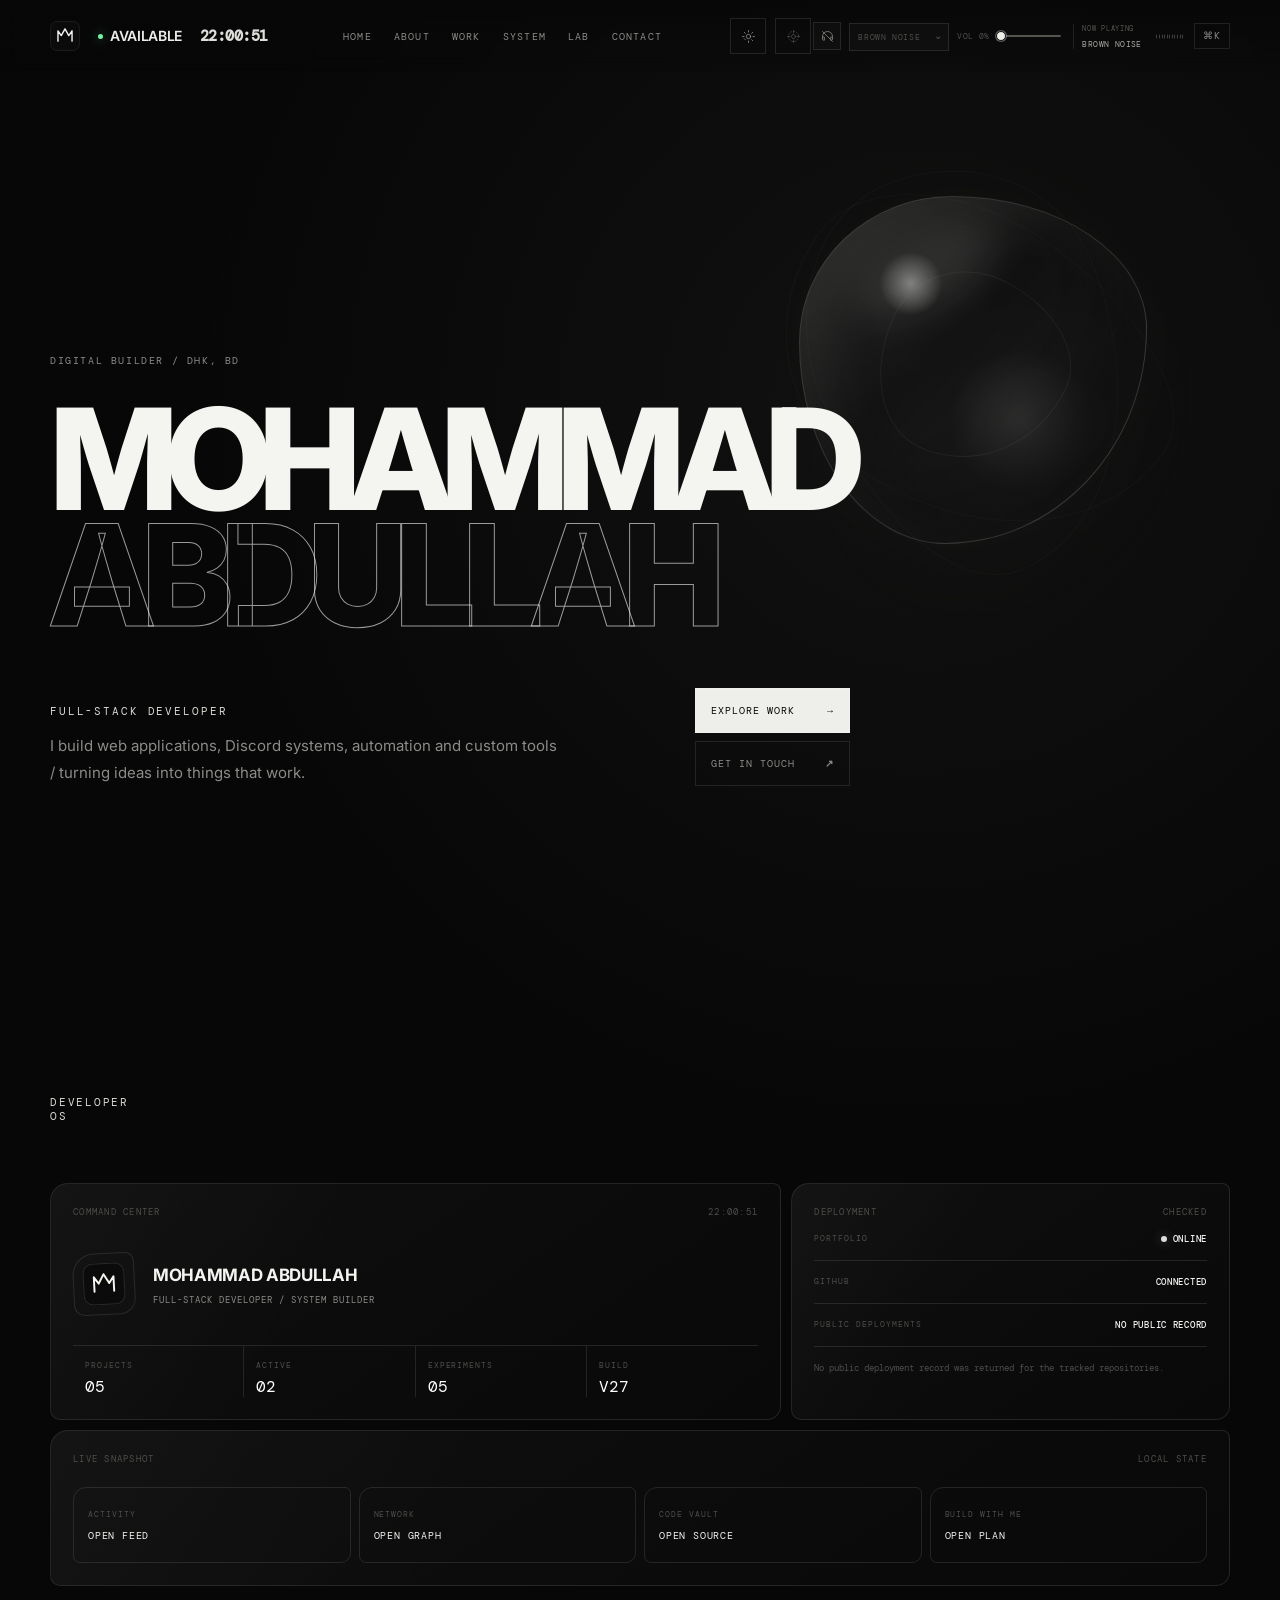
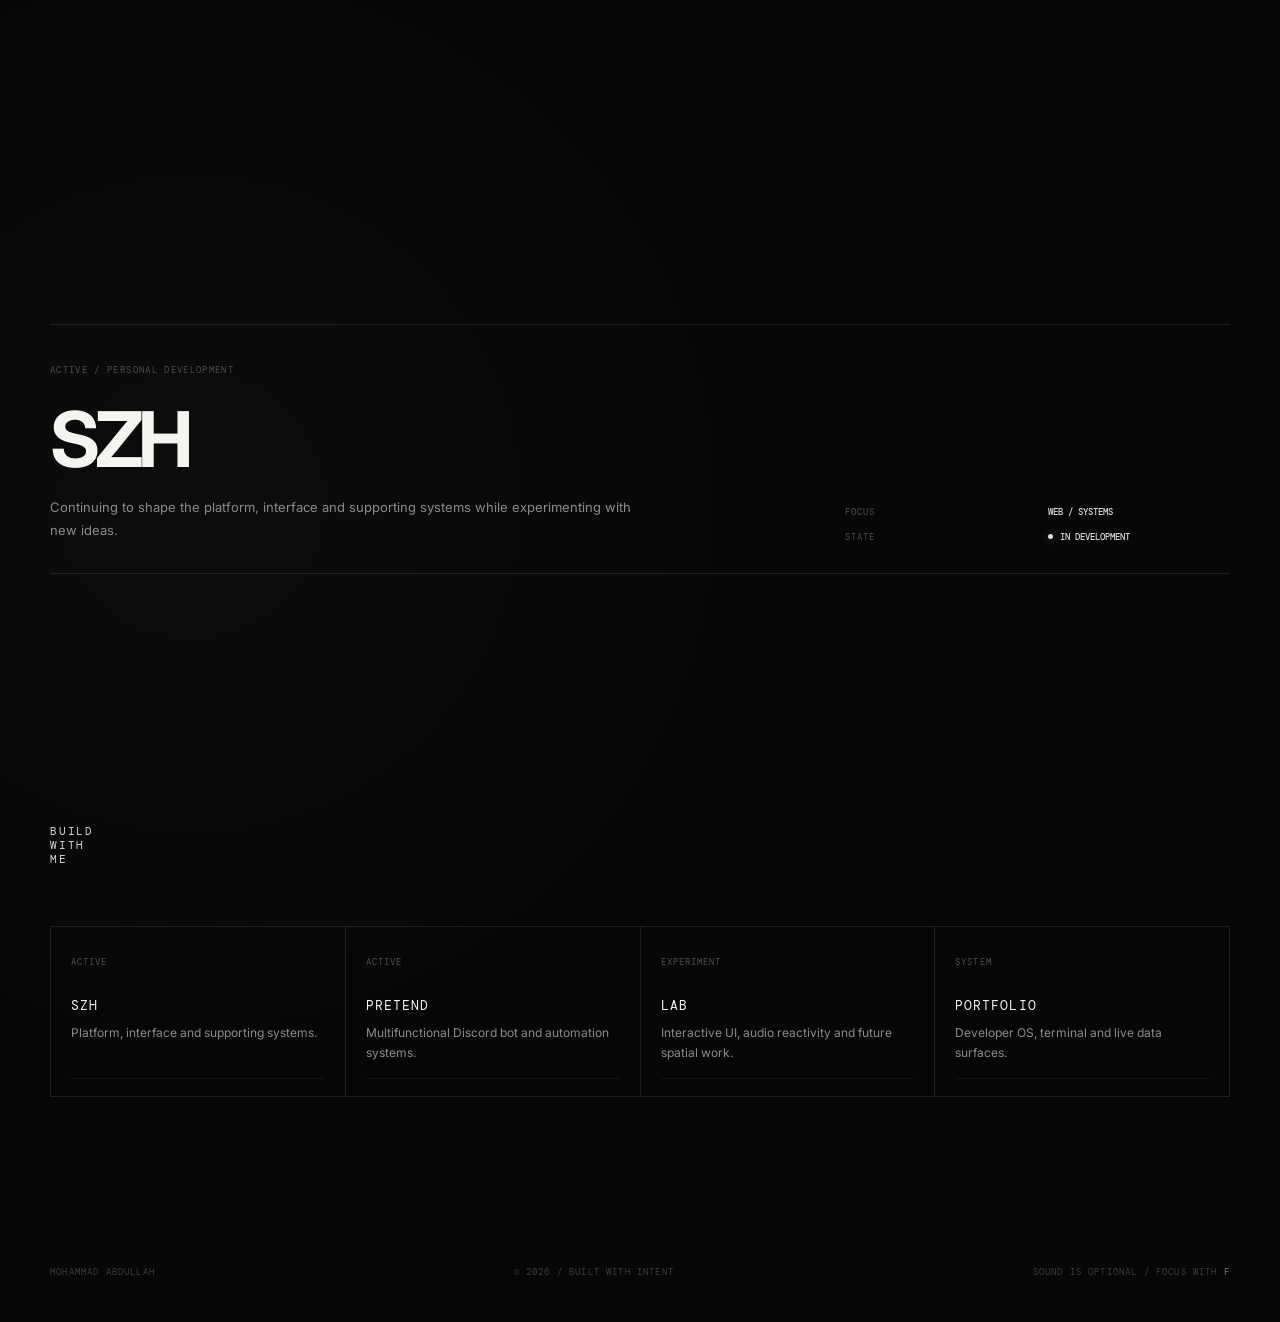
==== commit 495fd786: "Add files via upload" ====
--- a/index.html
+++ b/index.html
@@ -1,150 +1,36 @@
-<!DOCTYPE html>
-<html lang="en">
-<head>
-    <meta charset="UTF-8">
-    <meta name="viewport" content="width=device-width, initial-scale=1.0">
-    <meta name="theme-color" content="#080808">
-    <meta name="description" content="Mohammad Abdullah  /  Full-Stack Developer building web applications, Discord systems, automation and custom tools.">
-    <link rel="icon" type="image/svg+xml" href="logo.svg">
-    <title>Mohammad Abdullah</title>
-
-    <link rel="preconnect" href="https://fonts.googleapis.com">
-    <link rel="preconnect" href="https://fonts.gstatic.com" crossorigin>
-    <link href="https://fonts.googleapis.com/css2?family=DM+Mono:wght@400;500&family=Inter:wght@400;500;600;700;800&display=swap" rel="stylesheet">
-    <link rel="stylesheet" href="style.css">
-</head>
-
-<body>
-    <div class="boot-screen" id="boot-screen" aria-hidden="true">
-        <div class="boot-inner">
-            <div class="boot-mark">MA.</div>
-            <div class="boot-line"><span>BOOT</span><i></i><strong id="boot-message">INITIALIZING INTERFACE</strong></div>
-            <div class="boot-progress"><i id="boot-progress-bar"></i></div>
-        </div>
-    </div>
-    <div class="noise" aria-hidden="true"></div>
-    <div class="custom-cursor" aria-hidden="true"></div>
-    <div class="custom-cursor-dot" aria-hidden="true"></div>
-
-    <nav class="site-nav">
-        <div class="nav-content">
-            <div class="nav-left">
-                <a class="logo" href="#top" aria-label="Mohammad Abdullah home"><img src="logo.svg" alt="Mohammad Abdullah logo"></a>
-                <span class="nav-status"><i></i> AVAILABLE</span>
-                <span class="nav-clock" id="clock">00:00:00</span>
+<!doctype html><html lang="en"><head><meta charset="UTF-8"><meta name="viewport" content="width=device-width, initial-scale=1.0"><meta name="theme-color" content="#080808"><meta name="description" content="Mohammad Abdullah / developer environment"><link rel="icon" type="image/svg+xml" href="assets/logo.svg"><script>try{if(localStorage.getItem("portfolio-theme")==="light")document.documentElement.classList.add("light-theme-preload")}catch{}</script><title>Mohammad Abdullah / Home</title><link rel="preconnect" href="https://fonts.googleapis.com"><link rel="preconnect" href="https://fonts.gstatic.com" crossorigin><link href="https://fonts.googleapis.com/css2?family=DM+Mono:wght@400;500&family=Inter:wght@400;500;600;700;800&display=swap" rel="stylesheet"><link rel="stylesheet" href="style.css"></head><body data-page="home"><div class="boot-screen" id="boot-screen" aria-hidden="true"><div class="boot-inner"><div class="boot-mark"><img src="assets/logo.svg" alt="Mohammad Abdullah logo"></div><div class="boot-line"><span>BOOT</span><i></i><strong id="boot-message">INITIALIZING INTERFACE</strong></div><div class="boot-progress"><i id="boot-progress-bar"></i></div></div></div><div class="noise" aria-hidden="true"></div><div class="custom-cursor" aria-hidden="true"></div><div class="custom-cursor-dot" aria-hidden="true"></div><nav class="site-nav"><div class="nav-content"><div class="nav-left"><a class="logo" href="index.html" aria-label="Mohammad Abdullah home"><img src="assets/logo.svg" alt="Mohammad Abdullah logo"></a><span class="nav-status"><i></i> AVAILABLE</span><span class="nav-clock" id="clock">00:00:00</span></div><div class="nav-links"><a data-page="home" href="index.html">Home</a><a data-page="about" href="about.html">About</a><a data-page="work" href="work.html">Work</a><a data-page="system" href="system.html">System</a><a data-page="lab" href="lab.html">Lab</a><a data-page="contact" href="contact.html">Contact</a></div><div class="nav-right"><button class="theme-toggle" id="theme-toggle" type="button" aria-label="Switch to light theme" aria-pressed="false" title="Switch theme"><svg viewBox="0 0 24 24" aria-hidden="true"><circle class="sun-core" cx="12" cy="12" r="3.5"></circle><g class="sun-rays"><path d="M12 2.5v2.2M12 19.3v2.2M2.5 12h2.2M19.3 12h2.2M5.3 5.3l1.6 1.6M17.1 17.1l1.6 1.6M18.7 5.3l-1.6 1.6M6.9 17.1l-1.6-1.6"></path></g><path class="moon-shape" d="M19 14.4A7.2 7.2 0 0 1 9.6 5a7.7 7.7 0 1 0 9.4 9.4Z"></path></svg></button><button class="nav-control" id="focus-toggle" type="button" aria-pressed="false" aria-label="Enable focus mode" title="Enable focus mode"><svg viewBox="0 0 24 24" aria-hidden="true"><circle cx="12" cy="12" r="3.2"></circle><path d="M12 2.5v4M12 17.5v4M2.5 12h4M17.5 12h4"></path><circle cx="12" cy="12" r="8.2" stroke-dasharray="1.5 3.2"></circle></svg></button><div class="sound-control" id="sound-control"><button class="sound-toggle" id="sound-toggle" type="button" aria-pressed="false" aria-label="Undeafen ambient sound" title="Undeafen ambient sound"><svg class="sound-icon" viewBox="0 0 24 24" aria-hidden="true"><path d="M4 13v-1a8 8 0 0 1 16 0v1M4 13v3a2 2 0 0 0 2 2h1v-5H4Zm16 0v3a2 2 0 0 1-2 2h-1v-5h3Z"/><path class="sound-slash" d="M4 4l16 16"/></svg></button><label class="sound-select-wrap" for="sound-track"><span class="sr-only">Background audio</span><select id="sound-track" aria-label="Choose background audio"><option value="brown-noise.mp3">BROWN NOISE</option><option value="rain.mp3">RAIN</option><option value="deep-space.mp3">DEEP SPACE</option><option value="night-drive.mp3">NIGHT DRIVE</option><option value="low-frequency.mp3">LOW FREQUENCY</option></select></label><label class="volume-control" for="sound-volume"><span class="volume-label">VOL <span id="sound-volume-value">18%</span></span><span class="volume-slider" id="volume-slider"><span class="volume-slider-track"><span class="volume-slider-fill"></span><span class="volume-slider-thumb"></span></span><input id="sound-volume" type="range" min="0" max="100" value="18" step="1" aria-label="Background audio volume"></span></label><div class="audio-now-playing" id="audio-now-playing" aria-live="polite"><div class="audio-now-playing-copy"><span>NOW PLAYING</span><strong id="audio-track-name">BROWN NOISE</strong></div><div class="audio-visualizer" id="audio-visualizer" aria-hidden="true"><i></i><i></i><i></i><i></i><i></i><i></i><i></i><i></i><i></i><i></i><i></i><i></i></div></div></div><button class="command-trigger" id="command-trigger" type="button" aria-label="Open command palette">⌘K</button><button class="mobile-menu-trigger" id="mobile-menu-trigger" type="button" aria-expanded="false" aria-controls="mobile-menu">MENU</button></div></div></nav><div class="mobile-menu" id="mobile-menu" aria-hidden="true"><div class="mobile-menu-backdrop" data-mobile-menu-close></div><div class="mobile-menu-panel" role="dialog" aria-modal="true" aria-label="Mobile navigation"><div class="mobile-menu-head"><span>NAVIGATION</span><button id="mobile-menu-close" type="button">ESC</button></div><div class="mobile-menu-links"><a href="index.html">Home </a><a href="about.html">About </a><a href="work.html">Work </a><a href="system.html">System </a><a href="lab.html">Lab </a><a href="contact.html">Contact </a><button class="mobile-theme-toggle" id="mobile-theme-toggle" type="button">LIGHT THEME </button></div><div class="mobile-menu-foot"><span>⌘K / COMMAND PALETTE</span><span>F / FOCUS</span></div></div></div><main class="page-main"><section class="hero" id="top"><div class="liquid-orb" aria-hidden="true"><div class="orb-core"></div><div class="orb-highlight"></div><div class="orb-ring orb-ring-a"></div><div class="orb-ring orb-ring-b"></div></div><div class="hero-copy reveal"><div class="eyebrow">DIGITAL BUILDER / DHK, BD</div><h1>Mohammad<br><span>Abdullah</span></h1><div class="hero-bottom"><div><p class="role">FULL-STACK DEVELOPER</p><p class="hero-description">I build web applications, Discord systems, automation and custom tools / turning ideas into things that work.</p></div><div class="hero-actions"><a class="button button-primary" href="work.html"><span>Explore work</span><b>→</b></a><a class="button button-ghost" href="contact.html"><span>Get in touch</span><b>↗</b></a></div></div></div></section><section class="section developer-os-section" id="command-center">
+            <div class="section-header reveal"><h2>Developer OS</h2><div class="section-line"></div></div>
+            <div class="os-grid reveal">
+                <article class="os-panel os-primary">
+                    <div class="os-panel-head"><span>COMMAND CENTER</span><span id="os-sync-time">LIVE</span></div>
+                    <div class="os-identity"><span class="os-mark"><img src="assets/logo.svg" alt="Mohammad Abdullah logo"></span><div><strong>MOHAMMAD ABDULLAH</strong><p>FULL-STACK DEVELOPER / SYSTEM BUILDER</p></div></div>
+                    <div class="os-metrics">
+                        <div><span>PROJECTS</span><strong id="os-project-count">05</strong></div>
+                        <div><span>ACTIVE</span><strong id="os-active-count">02</strong></div>
+                        <div><span>EXPERIMENTS</span><strong>05</strong></div>
+                        <div><span>BUILD</span><strong>V27</strong></div>
+                    </div>
+                </article>
+                <article class="os-panel">
+                    <div class="os-panel-head"><span>DEPLOYMENT</span><span id="deployment-state">CHECKING</span></div>
+                    <div class="deployment-row"><span>PORTFOLIO</span><strong><i class="status-led online"></i> ONLINE</strong></div>
+                    <div class="deployment-row"><span>GITHUB</span><strong id="deployment-github">SYNCING</strong></div>
+                    <div class="deployment-row"><span>PUBLIC DEPLOYMENTS</span><strong id="deployment-public">CHECKING</strong></div>
+                    <p class="os-note" id="deployment-note">Public deployment metadata is checked when the API exposes it.</p>
+                </article>
+                <article class="os-panel os-wide">
+                    <div class="os-panel-head"><span>LIVE SNAPSHOT</span><span>LOCAL STATE</span></div>
+                    <div class="snapshot-grid">
+                        <button data-os-target="activity"><span>ACTIVITY</span><strong>OPEN FEED</strong></button>
+                        <button data-os-target="network"><span>NETWORK</span><strong>OPEN GRAPH</strong></button>
+                        <button data-os-target="vault"><span>CODE VAULT</span><strong>OPEN SOURCE</strong></button>
+                        <button data-os-target="build-plan"><span>BUILD WITH ME</span><strong>OPEN PLAN</strong></button>
+                    </div>
+                </article>
             </div>
-
-            <div class="nav-links">
-                <a href="#about">About</a>
-                <a href="#services">Services</a>
-                <a href="#work">Work</a>
-                <a href="#github">GitHub</a>
-                <a href="#lab">Lab</a>
-                <a href="#contact">Contact</a>
-            </div>
-
-            <div class="nav-right">
-                <button class="nav-control" id="focus-toggle" type="button" aria-pressed="false">FOCUS</button>
-                <div class="sound-control" id="sound-control">
-                    <button class="sound-toggle" id="sound-toggle" type="button" aria-pressed="false" aria-label="Undeafen ambient sound" title="Undeafen ambient sound"><svg class="sound-icon" viewBox="0 0 24 24" aria-hidden="true"><path d="M4 13v-1a8 8 0 0 1 16 0v1M4 13v3a2 2 0 0 0 2 2h1v-5H4Zm16 0v3a2 2 0 0 1-2 2h-1v-5h3Z"/><path class="sound-slash" d="M4 4l16 16"/></svg></button>
-                    <label class="sound-select-wrap" for="sound-track">
-                        <span class="sr-only">Background audio</span>
-                        <select id="sound-track" aria-label="Choose background audio">
-                            <option value="brown-noise.mp3">BROWN NOISE</option>
-                            <option value="rain.mp3">RAIN</option>
-                            <option value="deep-space.mp3">DEEP SPACE</option>
-                            <option value="night-drive.mp3">NIGHT DRIVE</option>
-                            <option value="low-frequency.mp3">LOW FREQUENCY</option>
-                        </select>
-                    </label>
-                    <label class="volume-control" for="sound-volume">
-                        <span class="volume-label">VOL <span id="sound-volume-value">18%</span></span>
-                        <span class="volume-slider" id="volume-slider"><span class="volume-slider-track"><span class="volume-slider-fill"></span><span class="volume-slider-thumb"></span></span><input id="sound-volume" type="range" min="0" max="100" value="18" step="1" aria-label="Background audio volume"></span>
-                    </label>
-                    <div class="audio-now-playing" id="audio-now-playing" aria-live="polite">
-                        <div class="audio-now-playing-copy">
-                            <span>NOW PLAYING</span>
-                            <strong id="audio-track-name">BROWN NOISE</strong>
-                        </div>
-                        <div class="audio-visualizer" id="audio-visualizer" aria-hidden="true">
-                            <i></i><i></i><i></i><i></i><i></i><i></i><i></i><i></i><i></i><i></i><i></i><i></i>
-                        </div>
-                    </div>
-                </div>
-                <button class="command-trigger" id="command-trigger" type="button" aria-label="Open command palette">⌘K</button>
-            </div>
-        </div>
-    </nav>
-
-    <main id="top">
-        <section class="hero">
-            <div class="liquid-orb" aria-hidden="true">
-                <div class="orb-core"></div>
-                <div class="orb-highlight"></div>
-                <div class="orb-ring orb-ring-a"></div>
-                <div class="orb-ring orb-ring-b"></div>
-            </div>
-
-            <div class="hero-copy reveal">
-                <div class="eyebrow"><span>01</span> DIGITAL BUILDER / DHAKA, BD</div>
-
-                <h1>
-                    Mohammad<br>
-                    <span>Abdullah</span>
-                </h1>
-
-                <div class="hero-bottom">
-                    <div>
-                        <p class="role">FULL-STACK DEVELOPER</p>
-                        <p class="hero-description">
-                            I build web applications, Discord systems, automation
-                            and custom tools  /  turning ideas into things that work.
-                        </p>
-                    </div>
-
-                    <div class="hero-actions">
-                        <a class="button button-primary" href="#work">
-                            <span>Explore work</span>
-                            <b>↓</b>
-                        </a>
-                        <a class="button button-ghost" href="mailto:quehole13@gmail.com">
-                            <span>Get in touch</span>
-                            <b>↗</b>
-                        </a>
-                    </div>
-                </div>
-            </div>
-
-        </section>
-
-        <section class="section system-status-section">
+        </section><section class="section now-building" id="building">
             <div class="section-header reveal">
-                <span class="section-number">02</span>
-                <h2>System Status</h2>
-                <div class="section-line"></div>
-            </div>
-            <div class="system-grid reveal">
-                <div class="system-panel">
-                    <span>WEBSITE</span><strong><i class="status-led online"></i> ONLINE</strong>
-                </div>
-                <div class="system-panel">
-                    <span>GITHUB</span><strong id="github-api-status"><i class="status-led"></i> CHECKING</strong>
-                </div>
-                <div class="system-panel">
-                    <span>DISCORD</span><strong id="system-discord-status"><i class="status-led"></i> CONNECTING</strong>
-                </div>
-                <div class="system-panel">
-                    <span>LOCAL TIME</span><strong id="system-time">--:--:--</strong>
-                </div>
-                <div class="system-panel system-panel-action">
-                    <span>DIAGNOSTICS</span><button id="diagnostics-trigger" type="button">RUN CHECK <b>→</b></button>
-                </div>
-            </div>
-        </section>
-
-        <section class="section now-building" id="building">
-            <div class="section-header reveal">
-                <span class="section-number">03</span>
+                
                 <h2>Now Building</h2>
                 <div class="section-line"></div>
             </div>
@@ -159,433 +45,76 @@
                     <span>STATE</span><strong class="building-live"><i></i> IN DEVELOPMENT</strong>
                 </div>
             </div>
-        </section>
-
-        <section id="about" class="section">
-            <div class="section-header reveal">
-                <span class="section-number">03</span>
-                <h2>Profile</h2>
-                <div class="section-line"></div>
+        </section><section class="section build-plan-section" id="build-plan">
+            <div class="section-header reveal"><h2>Build With Me</h2><div class="section-line"></div></div>
+            <div class="build-plan-grid reveal" id="build-plan-grid">
+                <article class="build-plan-item"><span>ACTIVE</span><b>SZH</b><p>Platform, interface and supporting systems.</p></article>
+                <article class="build-plan-item"><span>ACTIVE</span><b>PRETEND</b><p>Multifunctional Discord bot and automation systems.</p></article>
+                <article class="build-plan-item"><span>EXPERIMENT</span><b>LAB</b><p>Interactive UI, audio reactivity and future spatial work.</p></article>
+                <article class="build-plan-item"><span>SYSTEM</span><b>PORTFOLIO</b><p>Developer OS, terminal and live data surfaces.</p></article>
             </div>
-
-            <div class="profile-grid">
-                <div class="profile-statement reveal">
-                    <p class="large-copy">
-                        A developer who likes making <em>useful things</em>,
-                        exploring unfamiliar technology, and pushing small ideas
-                        until they become real projects.
-                    </p>
-                    <p class="muted-copy">
-                        My work sits between engineering and experimentation:
-                        practical enough to ship, curious enough to stay interesting.
-                    </p>
+        </section></main><div class="diagnostics-modal" id="diagnostics-modal" aria-hidden="true"><div class="diagnostics-backdrop"></div><div class="diagnostics-dialog"><div class="terminal-bar"><div class="terminal-lights"><i></i><i></i><i></i></div><span id="diagnostics-title">system://diagnostics</span><button id="diagnostics-close" type="button">ESC</button></div><div class="diagnostics-body" id="diagnostics-body"></div></div></div><div class="developer-mode-indicator" id="developer-mode-indicator">DEVELOPER MODE / ENABLED</div><div class="developer-panel" id="developer-panel" aria-hidden="true">
+        <div class="developer-panel-inner">
+            <div class="terminal-bar"><div class="terminal-lights"><i></i><i></i><i></i></div><span>dev://internal</span><button id="developer-panel-close" type="button">ESC</button></div>
+            <div class="developer-panel-content">
+                <span>INTERNAL SYSTEMS</span><h2>Developer Mode</h2><p>Experimental controls exposed. These tools only alter the interface locally.</p>
+                <div class="developer-tools">
+                    <button data-dev-action="inspect">INSPECT UI</button><button data-dev-action="orbit">ORBIT SHIFT</button><button data-dev-action="matrix">MATRIX</button><button data-dev-action="debug">DEBUG STATE</button>
                 </div>
-
-                <div class="profile-aside reveal">
-                    <div class="data-row">
-                        <span>FOCUS</span>
-                        <strong>Full-Stack / Systems</strong>
-                    </div>
-                    <div class="data-row">
-                        <span>STATUS</span>
-                        <strong class="live"><i></i> Building</strong>
-                    </div>
-                    <div class="data-row">
-                        <span>CONTACT</span>
-                        <a href="mailto:quehole13@gmail.com">quehole13@gmail.com ↗</a>
-                    </div>
-                </div>
+                <pre id="developer-output">$ sudo mode
+access granted</pre>
             </div>
-
-            <div class="about-terminal reveal">
-                <div class="about-terminal-head"><span>PROFILE / INTERACTIVE</span><span>TYPE A COMMAND</span></div>
-                <div class="about-terminal-output" id="about-terminal-output">Try <strong>whoami</strong>, <strong>focus</strong>, <strong>experience</strong> or <strong>stack</strong>.</div>
-                <form class="about-terminal-input" id="about-terminal-form">
-                    <span>$</span><input id="about-terminal-command" autocomplete="off" spellcheck="false" placeholder="whoami" aria-label="About terminal command">
-                </form>
-            </div>
-        </section>
-
-        <section class="section services-section" id="services">
-            <div class="services-intro reveal">
-                <h2>Services built for <span>impact</span></h2>
-                <p>End-to-end studio capabilities  /  we take ideas from concept to<br class="services-break"> deployment with the same obsessive care at every step.</p>
-            </div>
-
-            <div class="services-grid reveal">
-                <article class="service-card">
-                    <div class="service-icon" aria-hidden="true">
-                        <svg viewBox="0 0 24 24"><circle cx="12" cy="12" r="8.5"/><path d="M3.8 12h16.4M12 3.5c2.2 2.35 3.25 5.2 3.25 8.5S14.2 18.15 12 20.5C9.8 18.15 8.75 15.3 8.75 12S9.8 5.85 12 3.5ZM4.9 7.8h14.2M4.9 16.2h14.2"/></svg>
-                    </div>
-                    <h3>Web Development</h3>
-                    <p>Performance-obsessed, visually exceptional web applications. From marketing sites to complex web apps  /  every pixel intentional, every interaction polished.</p>
-                    <ul>
-                        <li>Next.js / React / Vue</li>
-                        <li>Edge-deployed, 100 Lighthouse</li>
-                        <li>Headless CMS Integration</li>
-                        <li>API Design &amp; Integration</li>
-                        <li>Animation &amp; Micro-interactions</li>
-                    </ul>
-                </article>
-
-                <article class="service-card">
-                    <div class="service-icon" aria-hidden="true">
-                        <svg viewBox="0 0 24 24"><path d="M7.2 8.2h9.6l2.1 2.3-.8 5.1-3.3-.7-2.8 1.9-2.8-1.9-3.3.7-.8-5.1 2.1-2.3Z"/><path d="M8.1 5.2v3M6.6 6.7h3M16.8 6.1l.1.1M18.2 7.4l.1.1"/></svg>
-                    </div>
-                    <h3>Game Development</h3>
-                    <p>Battle-tested game systems built for scale. Multiplayer architectures, Roblox experiences, and custom game engines designed for hundreds of thousands of concurrent players.</p>
-                    <ul>
-                        <li>Roblox / Lua Game Systems</li>
-                        <li>Multiplayer Networking</li>
-                        <li>Server-Authoritative Logic</li>
-                        <li>Economy &amp; Progression Design</li>
-                        <li>Anti-Cheat Architecture</li>
-                    </ul>
-                </article>
-
-                <article class="service-card">
-                    <div class="service-icon" aria-hidden="true">
-                        <svg viewBox="0 0 24 24"><path d="m12 3 1.55 5.45L19 10l-5.45 1.55L12 17l-1.55-5.45L5 10l5.45-1.55L12 3Z"/><path d="m18.2 15.8.65 2.35 2.35.65-2.35.65-.65 2.35-.65-2.35-2.35-.65 2.35-.65.65-2.35Z"/></svg>
-                    </div>
-                    <h3>UI / UX Design</h3>
-                    <p>Interfaces that don't just look exceptional  /  they convert, retain, and delight. Every design decision rooted in behavior, psychology, and craft.</p>
-                    <ul>
-                        <li>Design Systems at Scale</li>
-                        <li>Figma Prototyping</li>
-                        <li>User Flow Optimization</li>
-                        <li>Component Library Creation</li>
-                        <li>Brand Identity &amp; Motion</li>
-                    </ul>
-                </article>
-            </div>
-        </section>
-
-        <section class="section capabilities">
-            <div class="section-header reveal">
-                <span class="section-number">04</span>
-                <h2>Technical Arsenal</h2>
-                <div class="section-line"></div>
-            </div>
-
-            <div class="skills-grid reveal">
-                <div class="skill-column">
-                    <span class="skill-label">LANGUAGES</span>
-                    <div class="skill-list">
-                        <span>JavaScript</span>
-                        <span>TypeScript</span>
-                        <span>Python</span>
-                        <span>Java</span>
-                    </div>
-                </div>
-
-                <div class="skill-column">
-                    <span class="skill-label">WEB / RUNTIME</span>
-                    <div class="skill-list">
-                        <span>Node.js</span>
-                        <span>HTML</span>
-                        <span>CSS</span>
-                        <span>Tailwind CSS</span>
-                    </div>
-                </div>
-
-                <div class="skill-column">
-                    <span class="skill-label">TOOLS / SYSTEMS</span>
-                    <div class="skill-list">
-                        <span>Discord.js</span>
-                        <span>VS Code</span>
-                        <span>Automation</span>
-                        <span>Custom Tools</span>
-                    </div>
-                </div>
-            </div>
-        </section>
-
-        <section class="section constellation-section" id="stack-map">
-            <div class="section-header reveal">
-                <span class="section-number">05</span>
-                <h2>Skill Constellation</h2>
-                <div class="section-line"></div>
-            </div>
-            <div class="constellation reveal" aria-label="Interactive technology map">
-                <button class="constellation-node node-js" data-skill="JavaScript">JavaScript</button>
-                <button class="constellation-node node-ts" data-skill="TypeScript">TypeScript</button>
-                <button class="constellation-node node-node" data-skill="Node.js">Node.js</button>
-                <button class="constellation-node node-python" data-skill="Python">Python</button>
-                <button class="constellation-node node-discord" data-skill="Discord.js">Discord.js</button>
-                <button class="constellation-node node-web" data-skill="Web">Web</button>
-                <div class="constellation-core">BUILD<br><span>SYSTEMS</span></div>
-                <div class="constellation-info" id="constellation-info">SELECT A NODE TO INSPECT</div>
-            </div>
-        </section>
-
-        <section id="work" class="section work">
-            <div class="section-header reveal">
-                <span class="section-number">05</span>
-                <h2>Selected Work</h2>
-                <div class="section-line"></div>
-            </div>
-
-            <article class="featured-project reveal">
-                <div class="project-topline">
-                    <span>01 / ACTIVE PROJECT</span>
-                    <span>STUDIO / WEB / SYSTEMS</span>
-                </div>
-
-                <div class="project-main">
-                    <div>
-                        <p class="project-kicker">INDEPENDENT DEVELOPMENT STUDIO</p>
-                        <h3>SZH<span>.</span></h3>
-                    </div>
-
-                    <p class="project-description">
-                        An independent development organization focused on building
-                        interactive digital projects, systems and experiments.
-                    </p>
-                </div>
-
-                <div class="project-footer">
-                    <div class="project-stack">
-                        <span>Development</span>
-                        <span>Interactive Web</span>
-                        <span>Systems</span>
-                    </div>
-
-                    <div class="project-actions"><button class="project-terminal-link" type="button" data-project="szh">Open case file <span>→</span></button><a class="project-link" href="https://quehole.github.io/szh-website/" target="_blank" rel="noopener">Visit SZH <span>↗</span></a></div>
-                </div>
-            </article>
-
-            <article class="featured-project reveal">
-                <div class="project-topline">
-                    <span>02 / ACTIVE PROJECT</span>
-                    <span>DISCORD / BOT / SYSTEMS</span>
-                </div>
-
-                <div class="project-main">
-                    <div>
-                        <p class="project-kicker">MULTIFUNCTIONAL DISCORD BOT</p>
-                        <h3>Pretend<span>.</span></h3>
-                    </div>
-
-                    <p class="project-description">
-                        A multifunctional Discord bot built as a practical system for
-                        communities, automation and everyday server tools.
-                    </p>
-                </div>
-
-                <div class="project-footer">
-                    <div class="project-stack">
-                        <span>Discord</span>
-                        <span>Bot Systems</span>
-                        <span>Automation</span>
-                    </div>
-
-                    <div class="project-actions"><a class="project-link" href="https://quehole.github.io/pretend/" target="_blank" rel="noopener">Visit Pretend <span>↗</span></a></div>
-                </div>
-            </article>
-
-            <div class="work-note reveal">
-                <span>MORE IN DEVELOPMENT</span>
-                <p>
-                    Other experiments will appear here as they become ready.
-                </p>
-            </div>
-        </section>
-
-        <section class="section presence">
-            <div class="section-header reveal">
-                <span class="section-number">06</span>
-                <h2>Live Presence</h2>
-                <div class="section-line"></div>
-            </div>
-
-            <div class="presence-card reveal">
-                <div class="presence-profile">
-                    <div class="avatar-wrapper">
-                        <img id="discord-avatar" src="" alt="" class="avatar">
-                        <div id="status-indicator" class="status-dot"></div>
-                    </div>
-
-                    <div>
-                        <p class="presence-label">DISCORD</p>
-                        <h3 id="discord-name">Connecting...</h3>
-                        <p id="discord-status" class="presence-status">Establishing presence...</p>
-                    </div>
-                </div>
-
-                <div class="spotify-info" id="spotify-container">
-                    <div class="spotify-mark" aria-hidden="true">♪</div>
-                    <div>
-                        <p class="presence-label">NOW PLAYING</p>
-                        <p id="spotify-song">No activity found</p>
-                        <p id="spotify-artist"></p>
-                    </div>
-                </div>
-            </div>
-        </section>
-
-        <section class="section github-section" id="github">
-            <div class="section-header reveal">
-                <span class="section-number">07</span>
-                <h2>GitHub Activity</h2>
-                <div class="section-line"></div>
-            </div>
-            <div class="github-grid reveal">
-                <div class="github-stats">
-                    <div class="github-stat"><span>PUBLIC REPOS</span><strong id="github-repos">--</strong></div>
-                    <div class="github-stat"><span>FOLLOWERS</span><strong id="github-followers">--</strong></div>
-                    <div class="github-stat"><span>FOLLOWING</span><strong id="github-following">--</strong></div>
-                    <div class="github-stat"><span>ACCOUNT</span><strong id="github-account-age">--</strong></div>
-                </div>
-                <div class="github-recent">
-                    <div class="github-recent-head"><span>RECENT DEVELOPMENT</span><a href="https://github.com/quehole" target="_blank" rel="noopener">OPEN GITHUB ↗</a></div>
-                    <label class="repo-search"><span>FILTER</span><input id="repo-search" type="search" placeholder="search repositories..." autocomplete="off"></label>
-                    <div id="github-repo-list" class="repo-list"><span class="terminal-muted">Fetching public repositories...</span></div>
-                    <div class="github-development-note" id="github-development-note">Public repository activity is read live from GitHub.</div>
-                </div>
-            </div>
-        </section>
-
-        <section class="section lab-section" id="lab">
-            <div class="section-header reveal">
-                <span class="section-number">10</span>
-                <h2>Lab / Experiments</h2>
-                <div class="section-line"></div>
-            </div>
-            <div class="lab-grid reveal">
-                <article class="lab-card"><span>LAB / 001</span><strong>LIQUID INTERFACE</strong><p>Experimental motion, cursor interaction and organic geometry.</p><button type="button" class="lab-expand" data-lab="liquid">INSPECT <b>→</b></button></article>
-                <article class="lab-card"><span>LAB / 002</span><strong>DISCORD SYSTEMS</strong><p>Presence, automation and event-driven tooling.</p><button type="button" class="lab-expand" data-lab="discord">INSPECT <b>→</b></button></article>
-                <article class="lab-card"><span>LAB / 003</span><strong>UNKNOWN</strong><p>Something currently being built, tested or broken.</p><button type="button" class="lab-expand" data-lab="unknown">INSPECT <b>→</b></button></article>
-            </div>
-            <div class="lab-inspector" id="lab-inspector" aria-hidden="true"><div><span id="lab-inspector-label">LAB</span><strong id="lab-inspector-title">EXPERIMENT</strong><p id="lab-inspector-copy"></p></div><button id="lab-inspector-close" type="button">ESC</button></div>
-        </section>
-
-        <section class="section achievements">
-            <div class="section-header reveal">
-                <span class="section-number">08</span>
-                <h2>Milestones</h2>
-                <div class="section-line"></div>
-            </div>
-
-            <div class="milestone-grid reveal">
-                <div class="milestone">
-                    <span>01</span>
-                    <strong>SZH</strong>
-                    <p>Founded and actively developing an independent project organization.</p>
-                </div>
-                <div class="milestone">
-                    <span>02</span>
-                    <strong>PRETEND</strong>
-                    <p>Built and actively developing a multifunctional Discord bot for community tooling and automation.</p>
-                </div>
-                <div class="milestone muted-milestone">
-                    <span>03</span>
-                    <strong>IN PROGRESS</strong>
-                    <p>More milestones will be added as projects ship.</p>
-                </div>
-            </div>
-        </section>
-
-        <section id="contact" class="section contact">
-            <div class="contact-inner reveal">
-                <span class="contact-label">09 / CONNECT</span>
-                <h2>Have an idea?<br><em>Let's build it.</em></h2>
-                <a class="contact-email" href="mailto:quehole13@gmail.com">
-                    quehole13@gmail.com <span>↗</span>
-                </a>
-            </div>
-
-            <div class="social-links reveal">
-                <a href="https://github.com/quehole" target="_blank" rel="noopener">GitHub <span>↗</span></a>
-                <a href="https://discord.com/users/794143054117601310" target="_blank" rel="noopener">Discord <span>↗</span></a>
-                <a href="https://www.instagram.com/queholes" target="_blank" rel="noopener">Instagram <span>↗</span></a>
-                <a href="https://www.youtube.com/@quehole" target="_blank" rel="noopener">YouTube <span>↗</span></a>
-                <a href="https://www.twitch.tv/quehole" target="_blank" rel="noopener">Twitch <span>↗</span></a>
-                <a href="https://www.paypal.com/paypalme/rulerxd" target="_blank" rel="noopener">Support <span>↗</span></a>
-            </div>
-        </section>
-    </main>
-
-    <section class="section terminal-section" id="terminal">
-        <div class="section-header reveal">
-            <span class="section-number">11</span>
-            <h2>Command Line</h2>
-            <div class="section-line"></div>
         </div>
-        <div class="terminal-window reveal">
-            <div class="terminal-bar"><div class="terminal-lights"><i></i><i></i><i></i></div><span>abdullah@portfolio:~</span><button id="terminal-clear" type="button">CLEAR</button></div>
-            <div class="terminal-output" id="terminal-output" aria-live="polite"><div class="terminal-line terminal-muted">Type <span>help</span> to see available commands.</div></div>
-            <form class="terminal-input-row" id="terminal-form">
-                <label for="terminal-input">$</label><input id="terminal-input" type="text" autocomplete="off" spellcheck="false" placeholder="type a command..." aria-label="Terminal command">
-            </form>
-            <div class="terminal-help"><span>CTRL + / focus terminal · TAB autocomplete</span><button id="open-palette-from-terminal" type="button">CTRL + K / COMMAND PALETTE</button></div>
-        </div>
-    </section>
-
-    <div class="project-terminal" id="project-terminal" aria-hidden="true">
-        <div class="project-terminal-dialog" role="dialog" aria-modal="true">
-            <div class="terminal-bar"><div class="terminal-lights"><i></i><i></i><i></i></div><span>casefile://szh</span><button id="project-terminal-close" type="button">ESC</button></div>
-            <div class="project-terminal-body" id="project-terminal-body"></div>
-            <div class="project-terminal-input"><span>$</span><input id="project-terminal-input" autocomplete="off" spellcheck="false" placeholder="type overview, architecture, technology, website..." aria-label="Project case file command"></div>
-        </div>
-    </div>
-
-    <div class="diagnostics-modal" id="diagnostics-modal" aria-hidden="true">
-        <div class="diagnostics-dialog" role="dialog" aria-modal="true" aria-labelledby="diagnostics-title">
-            <div class="terminal-bar"><div class="terminal-lights"><i></i><i></i><i></i></div><span id="diagnostics-title">diagnostics://portfolio</span><button id="diagnostics-close" type="button">ESC</button></div>
-            <div class="diagnostics-body" id="diagnostics-body"></div>
-        </div>
-    </div>
-
-    <div class="developer-mode-indicator" id="developer-mode-indicator">DEVELOPER MODE / ENABLED</div>
-    <div class="build-mode-indicator" id="build-mode-indicator">BUILD MODE / INTERNALS EXPOSED</div>
-    <div class="shortcut-overlay" id="shortcut-overlay" aria-hidden="true">
+    </div><div class="build-mode-indicator" id="build-mode-indicator">BUILD MODE / INTERNALS EXPOSED</div><div class="shortcut-overlay" id="shortcut-overlay" aria-hidden="true">
         <div class="shortcut-dialog">
             <div class="terminal-bar"><div class="terminal-lights"><i></i><i></i><i></i></div><span>shortcuts://portfolio</span><button id="shortcut-close" type="button">ESC</button></div>
             <div class="shortcut-grid">
                 <span>CTRL + K</span><b>COMMAND PALETTE</b><span>CTRL + /</span><b>TERMINAL</b><span>F</span><b>FOCUS MODE</b><span>J / K</span><b>SCROLL</b><span>?</span><b>SHORTCUTS</b><span>CTRL + SHIFT + D</span><b>BUILD MODE</b>
             </div>
         </div>
-    </div>
+    </div><div class="unknown-overlay" id="unknown-overlay" aria-hidden="true">
+        <div class="unknown-dialog"><div class="terminal-bar"><div class="terminal-lights"><i></i><i></i><i></i></div><span>unknown://system</span><button id="unknown-close" type="button">ESC</button></div><div class="unknown-body"><span>ROUTE FOUND</span><h2>UNKNOWN SYSTEM</h2><p>This interface was not indexed.</p><pre>$ whoami
+visitor
 
-    <div class="command-palette" id="command-palette" aria-hidden="true">
-        <div class="palette-backdrop" data-palette-close></div>
-        <div class="palette-dialog" role="dialog" aria-modal="true" aria-labelledby="palette-title">
-            <div class="palette-header">
-                <div>
-                    <span class="palette-kicker">COMMAND</span>
-                    <h2 id="palette-title">What do you want to open?</h2>
+$ status
+ACTIVE
+
+$ exit
+Route remains open.</pre></div></div>
+    </div><div class="project-terminal" id="project-terminal" aria-hidden="true">
+        <div class="project-terminal-dialog" role="dialog" aria-modal="true">
+            <div class="terminal-bar"><div class="terminal-lights"><i></i><i></i><i></i></div><span>casefile://szh</span><button id="project-terminal-close" type="button">ESC</button></div>
+            <div class="project-terminal-body" id="project-terminal-body"></div>
+            <div class="project-terminal-input"><span>$</span><input id="project-terminal-input" autocomplete="off" spellcheck="false" placeholder="type overview, architecture, technology, website..." aria-label="Project case file command"></div>
+        </div>
+    </div><div class="case-study-modal" id="case-study-modal" aria-hidden="true">
+        <div class="case-study-backdrop" data-case-close></div>
+        <div class="case-study-dialog" role="dialog" aria-modal="true" aria-labelledby="case-study-title">
+            <div class="terminal-bar"><div class="terminal-lights"><i></i><i></i><i></i></div><span id="case-study-route">casefile://project</span><button id="case-study-close" type="button">ESC</button></div>
+            <div class="case-study-body">
+                <div class="case-study-kicker" id="case-study-kicker">PROJECT CASE FILE</div>
+                <h2 id="case-study-title">PROJECT</h2>
+                <p class="case-study-summary" id="case-study-summary"></p>
+                <div class="case-study-grid">
+                    <div><span>TYPE</span><strong id="case-study-type"></strong></div>
+                    <div><span>STATUS</span><strong id="case-study-status"></strong></div>
+                    <div><span>STACK</span><strong id="case-study-stack"></strong></div>
+                    <div><span>FOCUS</span><strong id="case-study-focus"></strong></div>
                 </div>
-                <button id="palette-close" class="palette-close" type="button" aria-label="Close command palette">ESC</button>
-            </div>
-            <div class="palette-search-wrap">
-                <span>/</span>
-                <input id="palette-search" type="search" autocomplete="off" placeholder="Search commands..." aria-label="Search commands">
-                <kbd>ESC</kbd>
-            </div>
-            <div class="palette-list" id="palette-list" role="listbox" aria-label="Commands"></div>
-            <div class="palette-footer">
-                <span>↑↓ navigate</span>
-                <span>↵ select</span>
-                <span>ESC close</span>
+                <div class="case-study-copy"><span>WHAT I BUILT</span><p id="case-study-build"></p></div>
+                <div class="case-study-actions"><a id="case-study-link" href="#" target="_blank" rel="noopener">VISIT PROJECT <span>↗</span></a><button id="case-study-close-bottom" type="button">CLOSE</button></div>
             </div>
         </div>
-    </div>
-
-    <section class="section logs-section" id="logs">
-        <div class="section-header reveal">
-            <span class="section-number">12</span>
-            <h2>System Log</h2>
-            <div class="section-line"></div>
-        </div>
-        <div class="system-log reveal" id="system-log" aria-live="polite"></div>
-    </section>
-
-    <footer>
-        <div>MOHAMMAD ABDULLAH</div>
-        <div>© 2026 / BUILT WITH INTENT</div>
-        <div class="footer-hint">SOUND IS OPTIONAL / FOCUS WITH <span>F</span></div>
-    </footer>
-
-    <script src="script.js"></script>
-</body>
-</html>
+    </div><div class="command-palette" id="command-palette" aria-hidden="true"><div class="palette-backdrop" data-palette-close></div><div class="palette-dialog" role="dialog" aria-modal="true" aria-labelledby="palette-title"><div class="palette-header"><div><span class="palette-kicker">COMMAND</span><h2 id="palette-title">What do you want to open?</h2></div><button id="palette-close" class="palette-close" type="button">ESC</button></div><div class="palette-search-wrap"><span>/</span><input id="palette-search" type="search" autocomplete="off" placeholder="Search commands..." aria-label="Search commands"><kbd>ESC</kbd></div><div class="palette-list" id="palette-list" role="listbox" aria-label="Commands"></div><div class="palette-footer"><span>↑↓ navigate</span><span>↵ select</span><span>ESC close</span></div></div></div><footer><div>MOHAMMAD ABDULLAH</div><div>© 2026 / BUILT WITH INTENT</div><div class="footer-hint">SOUND IS OPTIONAL / FOCUS WITH <span>F</span></div></footer><script src="data.js"></script>
+<script src="js/core.js"></script>
+<script src="js/terminal.js"></script>
+<script src="js/palette.js"></script>
+<script src="js/integrations.js"></script>
+<script src="js/interface.js"></script>
+<script src="js/audio.js"></script>
+<script src="js/focus.js"></script>
+<script src="js/projects.js"></script>
+<script src="js/environment.js"></script>
+<script src="js/graphs.js"></script>
+<script src="js/data-systems.js"></script>
+<script src="js/activity.js"></script></body></html>
--- a/style.css
+++ b/style.css
@@ -1,4 +1,4 @@
-:root {
+ :root {
     --bg: #070707;
     --surface: #0d0d0d;
     --surface-2: #111111;
@@ -11,6 +11,17 @@
     --green: #79f2a4;
     --max: 1180px;
     --mono: "DM Mono", monospace;
+    --panel: #080808;
+    --panel-deep: #050505;
+    --panel-alt: #0b0b0b;
+    --text-strong: #ffffff;
+    --text-bright: #eeeeeb;
+    --gray-high: #ddddda;
+    --gray-mid: #aaaaa6;
+    --gray-low: #777772;
+    --gray-deep: #555550;
+    --rgb-text: 244,244,241;
+    --rgb-shadow: 0,0,0;
 }
 
 * { box-sizing: border-box; margin: 0; padding: 0; }
@@ -18,29 +29,29 @@
 html { scroll-behavior: smooth; }
 
 ::selection {
-    background: rgba(255,255,255,.18);
-    color: #fff;
+    background: rgba(var(--rgb-text),.18);
+    color: var(--text-strong);
 }
 
 html {
     scrollbar-width: thin;
-    scrollbar-color: rgba(255,255,255,.18) transparent;
+    scrollbar-color: rgba(var(--rgb-text),.18) transparent;
 }
 
 ::-webkit-scrollbar { width: 7px; }
 ::-webkit-scrollbar-track { background: transparent; }
 ::-webkit-scrollbar-thumb {
-    background: rgba(255,255,255,.16);
+    background: rgba(var(--rgb-text),.16);
     border-radius: 999px;
 }
-::-webkit-scrollbar-thumb:hover { background: rgba(255,255,255,.28); }
+::-webkit-scrollbar-thumb:hover { background: rgba(var(--rgb-text),.28); }
 
 body {
     min-height: 100vh;
     overflow-x: hidden;
     background:
-        radial-gradient(circle at 72% 14%, rgba(255,255,255,.045), transparent 28%),
-        radial-gradient(circle at 15% 72%, rgba(255,255,255,.025), transparent 24%),
+        radial-gradient(circle at 72% 14%, rgba(var(--rgb-text),.045), transparent 28%),
+        radial-gradient(circle at 15% 72%, rgba(var(--rgb-text),.025), transparent 24%),
         var(--bg);
     color: var(--text);
     font-family: Inter, -apple-system, BlinkMacSystemFont, "Segoe UI", sans-serif;
@@ -57,7 +68,7 @@
 a:focus-visible,
 button:focus-visible,
 input:focus-visible {
-    outline: 1px solid rgba(255,255,255,.65);
+    outline: 1px solid rgba(var(--rgb-text),.65);
     outline-offset: 4px;
 }
 
@@ -76,8 +87,8 @@
     width: 7px;
     height: 7px;
     border-radius: 50%;
-    background: #fff;
-    box-shadow: 0 0 0 1px rgba(255,255,255,.18);
+    background: var(--text-strong);
+    box-shadow: 0 0 0 1px rgba(var(--rgb-text),.18);
     transform: translate3d(-50%, -50%, 0);
     transition: transform .14s ease, opacity .2s ease;
     mix-blend-mode: difference;
@@ -106,9 +117,10 @@
     height: min(34vw, 470px);
     pointer-events: none;
     opacity: .52;
-    filter: drop-shadow(0 30px 70px rgba(255,255,255,.07));
+    filter: drop-shadow(0 30px 70px rgba(var(--rgb-text),.07));
     transform: translate3d(var(--orb-x, 0px), var(--orb-y, 0px), 0);
     will-change: transform;
+    transition: opacity .55s cubic-bezier(.22,1,.36,1), filter .55s cubic-bezier(.22,1,.36,1);
 }
 
 .orb-core {
@@ -116,14 +128,14 @@
     inset: 10%;
     border-radius: 44% 56% 58% 42% / 42% 38% 62% 58%;
     background:
-        radial-gradient(circle at 32% 25%, rgba(255,255,255,.95), transparent 9%),
-        radial-gradient(circle at 64% 65%, rgba(255,255,255,.24), transparent 23%),
-        linear-gradient(135deg, rgba(255,255,255,.24), rgba(255,255,255,.025) 42%, rgba(255,255,255,.14));
-    border: 1px solid rgba(255,255,255,.28);
+        radial-gradient(circle at 32% 25%, rgba(var(--rgb-text),.95), transparent 9%),
+        radial-gradient(circle at 64% 65%, rgba(var(--rgb-text),.24), transparent 23%),
+        linear-gradient(135deg, rgba(var(--rgb-text),.24), rgba(var(--rgb-text),.025) 42%, rgba(var(--rgb-text),.14));
+    border: 1px solid rgba(var(--rgb-text),.28);
     box-shadow:
-        inset -40px -50px 90px rgba(0,0,0,.52),
-        inset 25px 20px 50px rgba(255,255,255,.12),
-        0 0 100px rgba(255,255,255,.04);
+        inset -40px -50px 90px rgba(var(--rgb-shadow),.52),
+        inset 25px 20px 50px rgba(var(--rgb-text),.12),
+        0 0 100px rgba(var(--rgb-text),.04);
     backdrop-filter: blur(10px);
     animation: morph 12s ease-in-out infinite alternate;
 }
@@ -133,7 +145,7 @@
     position: absolute;
     inset: 17%;
     border-radius: inherit;
-    border: 1px solid rgba(255,255,255,.13);
+    border: 1px solid rgba(var(--rgb-text),.13);
     transform: rotate(25deg) scale(.82);
 }
 
@@ -144,7 +156,7 @@
     top: 20%;
     left: 22%;
     border-radius: 50%;
-    background: rgba(255,255,255,.20);
+    background: rgba(var(--rgb-text),.20);
     filter: blur(18px);
     transform: rotate(-28deg);
     animation: highlightMove 7s ease-in-out infinite alternate;
@@ -153,7 +165,7 @@
 .orb-ring {
     position: absolute;
     inset: 3%;
-    border: 1px solid rgba(255,255,255,.06);
+    border: 1px solid rgba(var(--rgb-text),.06);
     border-radius: 47% 53% 60% 40% / 43% 36% 64% 57%;
 }
 
@@ -309,7 +321,7 @@
 
 h1 span {
     color: transparent;
-    -webkit-text-stroke: 1px rgba(255,255,255,.62);
+    -webkit-text-stroke: 1px rgba(var(--rgb-text),.62);
 }
 
 .hero-bottom {
@@ -357,10 +369,10 @@
 }
 
 .button:hover { transform: translateX(4px); }
-.button-primary { background: #ededeb; color: #080808; }
+.button-primary { background: var(--text-bright); color: var(--panel); }
 .button-primary:hover { background: white; }
 .button-ghost { color: var(--muted); }
-.button-ghost:hover { border-color: rgba(255,255,255,.25); color: white; }
+.button-ghost:hover { border-color: rgba(var(--rgb-text),.25); color: white; }
 
 .hero-index {
     position: absolute;
@@ -410,7 +422,7 @@
 .large-copy em {
     font-style: normal;
     color: transparent;
-    -webkit-text-stroke: 1px rgba(255,255,255,.65);
+    -webkit-text-stroke: 1px rgba(var(--rgb-text),.65);
 }
 
 .muted-copy {
@@ -464,19 +476,19 @@
 }
 
 .skill-list span:hover {
-    background: rgba(255,255,255,.06);
-    border-color: rgba(255,255,255,.22);
+    background: rgba(var(--rgb-text),.06);
+    border-color: rgba(var(--rgb-text),.22);
     transform: translateY(-2px);
 }
 
 .featured-project {
     padding: 30px 0 0;
-    border-top: 1px solid rgba(255,255,255,.18);
+    border-top: 1px solid rgba(var(--rgb-text),.18);
     border-bottom: 1px solid var(--line);
     transition: padding .4s ease;
 }
 
-.featured-project:hover { padding-left: 15px; padding-right: 15px; background: rgba(255,255,255,.018); }
+.featured-project:hover { padding-left: 15px; padding-right: 15px; background: rgba(var(--rgb-text),.018); }
 
 .project-topline {
     display: flex;
@@ -551,7 +563,7 @@
     align-items: center;
     padding: 27px;
     border: 1px solid var(--line);
-    background: linear-gradient(110deg, rgba(255,255,255,.025), rgba(255,255,255,.008));
+    background: linear-gradient(110deg, rgba(var(--rgb-text),.025), rgba(var(--rgb-text),.008));
 }
 
 .presence-profile { display: flex; align-items: center; gap: 18px; }
@@ -562,15 +574,15 @@
     border-radius: 50%;
     object-fit: cover;
     background: #151515;
-    border: 1px solid rgba(255,255,255,.12);
+    border: 1px solid rgba(var(--rgb-text),.12);
 }
 .status-dot {
     position: absolute;
     width: 12px; height: 12px;
     right: -1px; bottom: 1px;
     border-radius: 50%;
-    border: 3px solid #0d0d0d;
-    background: #555;
+    border: 3px solid var(--surface);
+    background: var(--gray-deep);
 }
 
 .presence-profile h3 { font-size: 16px; font-weight: 600; }
@@ -585,7 +597,7 @@
     border: 1px solid var(--line-soft);
     background: rgba(0,0,0,.2);
 }
-.spotify-mark { font-size: 22px; color: #ddd; }
+.spotify-mark { font-size: 22px; color: var(--gray-high); }
 .spotify-info p:not(.presence-label) { max-width: 230px; white-space: nowrap; overflow: hidden; text-overflow: ellipsis; font-size: 12px; }
 #spotify-artist { color: var(--muted); font-size: 10px !important; }
 
@@ -620,7 +632,7 @@
 .contact h2 em {
     font-style: normal;
     color: transparent;
-    -webkit-text-stroke: 1px rgba(255,255,255,.55);
+    -webkit-text-stroke: 1px rgba(var(--rgb-text),.55);
 }
 .contact-email {
     display: inline-flex;
@@ -628,7 +640,7 @@
     gap: 20px;
     margin-top: 45px;
     padding-bottom: 8px;
-    border-bottom: 1px solid rgba(255,255,255,.3);
+    border-bottom: 1px solid rgba(var(--rgb-text),.3);
     font: 12px var(--mono);
 }
 .contact-email span { color: var(--dim); }
@@ -717,6 +729,144 @@
     footer { flex-direction: column; align-items: flex-start; justify-content: center; gap: 8px; }
 }
 
+
+/* ------------------------------
+   Theme system
+------------------------------ */
+html { color-scheme: dark; }
+html.light-theme-preload body { background: #f3f3f0; }
+html.light-theme-preload body * { transition: none !important; }
+
+
+body,
+.site-nav,
+.button,
+.service-card,
+.terminal-window,
+.case-study-dialog,
+.developer-panel-inner,
+.mobile-menu-panel,
+.palette,
+.diagnostics-dialog,
+.shortcut-overlay,
+.unknown-overlay,
+.arch-node,
+.architecture-panel,
+.playground-editor,
+.history-card,
+.repo-item,
+.activity-item,
+.system-panel,
+.project-card,
+.presence-card,
+.contact-card {
+    transition-property: background-color, color, border-color, box-shadow, opacity;
+    transition-duration: .55s;
+    transition-timing-function: cubic-bezier(.22,1,.36,1);
+}
+
+body.light-theme {
+    --bg: #f3f3f0;
+    --surface: #e9e9e5;
+    --surface-2: #deded9;
+    --panel: #f8f8f5;
+    --panel-deep: #ecece8;
+    --panel-alt: #f1f1ee;
+    --text: #171715;
+    --muted: #666661;
+    --dim: #8b8b85;
+    --line: rgba(20,20,18,.16);
+    --line-soft: rgba(20,20,18,.08);
+    --silver: #30302d;
+    --text-strong: #11110f;
+    --text-bright: #20201d;
+    --gray-high: #3f3f3b;
+    --gray-mid: #5f5f59;
+    --gray-low: #777770;
+    --gray-deep: #999991;
+    --rgb-text: 24,24,21;
+    --rgb-shadow: 20,20,18;
+    color-scheme: light;
+    background:
+        radial-gradient(circle at 72% 14%, rgba(20,20,18,.045), transparent 28%),
+        radial-gradient(circle at 15% 72%, rgba(20,20,18,.028), transparent 24%),
+        var(--bg);
+}
+
+body.light-theme .site-nav {
+    background: rgba(243,243,240,.78);
+    border-bottom-color: var(--line);
+}
+body.light-theme .noise { opacity: .025; }
+body.light-theme .liquid-orb { opacity: .20; filter: drop-shadow(0 30px 70px rgba(var(--rgb-text),.06)); }
+body.light-theme .orb-core { filter: none; }
+body.light-theme h1 span { -webkit-text-stroke-color: rgba(20,20,18,.48); }
+body.light-theme .button-primary { background: #171715; color: #f5f5f2; }
+body.light-theme .button-primary:hover { background: #2a2a27; }
+body.light-theme .arch-lines { background: linear-gradient(25deg,transparent 49.8%,rgba(20,20,18,.12) 50%,transparent 50.2%),linear-gradient(-25deg,transparent 49.8%,rgba(20,20,18,.12) 50%,transparent 50.2%); }
+body.light-theme .arch-node { background: rgba(248,248,245,.92); }
+body.light-theme .arch-node:hover,
+body.light-theme .arch-node.selected { background: #ffffff; box-shadow: 0 10px 30px rgba(20,20,18,.10); }
+body.light-theme .terminal-output,
+body.light-theme .terminal-input-row,
+body.light-theme .playground-output,
+body.light-theme .playground-editor { background: var(--panel-deep); }
+body.light-theme .mobile-menu-backdrop,
+body.light-theme .case-study-backdrop,
+body.light-theme .developer-panel { background: rgba(20,20,18,.32); }
+body.light-theme .custom-cursor { background: #11110f; box-shadow: 0 0 0 1px rgba(20,20,18,.18); }
+
+/* A soft directional wash makes the mode change feel like the interface is changing material. */
+body::before {
+    content: "";
+    position: fixed;
+    inset: 0;
+    z-index: 1900;
+    pointer-events: none;
+    opacity: 0;
+    background: radial-gradient(circle at var(--theme-x, 50%) var(--theme-y, 50%), rgba(var(--rgb-text), .12), transparent 30%);
+}
+body.theme-transition::before {
+    animation: themeWash .7s cubic-bezier(.22,1,.36,1) both;
+}
+
+@keyframes themeWash {
+    0% { opacity: 0; transform: scale(.55); }
+    28% { opacity: 1; }
+    100% { opacity: 0; transform: scale(1.8); }
+}
+
+.theme-toggle {
+    flex: 0 0 36px;
+    position: relative;
+    width: 36px;
+    min-width: 36px;
+    height: 36px;
+    display: grid;
+    place-items: center;
+    border: 1px solid var(--line);
+    background: transparent;
+    color: var(--muted);
+    cursor: pointer;
+    overflow: hidden;
+    transition: color .25s ease, border-color .25s ease, background-color .25s ease, transform .25s cubic-bezier(.22,1,.36,1);
+}
+.theme-toggle:hover { color: var(--text); border-color: rgba(var(--rgb-text),.28); background: rgba(var(--rgb-text),.045); }
+.theme-toggle:active { transform: scale(.9); }
+.theme-toggle svg { width: 15px; height: 15px; fill: none; stroke: currentColor; stroke-width: 1.35; stroke-linecap: round; stroke-linejoin: round; }
+.theme-toggle .sun-rays { opacity: 1; transform-origin: center; transition: opacity .25s ease, transform .45s cubic-bezier(.22,1,.36,1); }
+.theme-toggle .moon-shape { opacity: 0; transform: translate(3px,-3px) rotate(-35deg); transition: opacity .25s ease, transform .45s cubic-bezier(.22,1,.36,1); }
+body.light-theme .theme-toggle .sun-rays { opacity: 0; transform: rotate(100deg) scale(.5); }
+body.light-theme .theme-toggle .moon-shape { opacity: 1; transform: translate(0,0) rotate(0deg); }
+.theme-toggle.is-animating svg { animation: themeButtonSpin .55s cubic-bezier(.22,1,.36,1); }
+.theme-toggle.is-animating::after { content:""; position:absolute; inset:5px; border:1px solid currentColor; border-radius:50%; opacity:0; animation: themeButtonPulse .55s ease-out; }
+@keyframes themeButtonSpin { 0% { transform: rotate(0) scale(1); } 45% { transform: rotate(180deg) scale(.72); } 100% { transform: rotate(360deg) scale(1); } }
+@keyframes themeButtonPulse { 0% { transform:scale(.45); opacity:.35; } 100% { transform:scale(1.5); opacity:0; } }
+
+@media (max-width: 850px) {
+    .theme-toggle { width:36px; min-width:36px; height:36px; }
+}
+
 @media (prefers-reduced-motion: reduce) {
     html { scroll-behavior: auto; }
     *, *::before, *::after {
@@ -741,7 +891,7 @@
 }
 
 .command-trigger {
-    border: 1px solid rgba(255,255,255,.10);
+    border: 1px solid rgba(var(--rgb-text),.10);
     padding: .25rem .5rem;
     font-family: 'DM Mono', monospace;
     font-size: .65rem;
@@ -752,14 +902,14 @@
 .command-trigger:hover,
 #terminal-clear:hover,
 #open-palette-from-terminal:hover,
-.palette-close:hover { color: var(--text); border-color: rgba(255,255,255,.28); }
+.palette-close:hover { color: var(--text); border-color: rgba(var(--rgb-text),.28); }
 
 .nav-meta { gap: .7rem; }
 
 .terminal-window {
-    border: 1px solid rgba(255,255,255,.12);
+    border: 1px solid rgba(var(--rgb-text),.12);
     background: rgba(10,10,10,.72);
-    box-shadow: 0 30px 90px rgba(0,0,0,.24), inset 0 1px rgba(255,255,255,.025);
+    box-shadow: 0 30px 90px rgba(0,0,0,.24), inset 0 1px rgba(var(--rgb-text),.025);
     overflow: hidden;
 }
 
@@ -769,8 +919,8 @@
     gap: .8rem;
     min-height: 46px;
     padding: 0 .9rem;
-    border-bottom: 1px solid rgba(255,255,255,.08);
-    color: #777;
+    border-bottom: 1px solid rgba(var(--rgb-text),.08);
+    color: var(--gray-low);
     font: 11px/1 'DM Mono', monospace;
     letter-spacing: .04em;
 }
@@ -778,7 +928,7 @@
 .terminal-bar > span { flex: 1; }
 
 .terminal-lights { display: flex; gap: 5px; }
-.terminal-lights i { width: 6px; height: 6px; border: 1px solid #666; border-radius: 50%; display: block; }
+.terminal-lights i { width: 6px; height: 6px; border: 1px solid var(--gray-low); border-radius: 50%; display: block; }
 
 #terminal-clear { font: 10px/1 'DM Mono', monospace; letter-spacing: .1em; }
 
@@ -790,11 +940,11 @@
     font: 13px/1.8 'DM Mono', monospace;
 }
 
-.terminal-line { color: #ddd; white-space: pre-wrap; overflow-wrap: anywhere; }
-.terminal-line span { color: #fff; }
+.terminal-line { color: var(--gray-high); white-space: pre-wrap; overflow-wrap: anywhere; }
+.terminal-line span { color: var(--text-strong); }
 .terminal-prompt { color: #8c8c8c !important; margin-right: .35rem; }
 .terminal-result { color: #a2a2a2; padding-left: 1rem; }
-.terminal-muted { color: #555; }
+.terminal-muted { color: var(--gray-deep); }
 
 .terminal-input-row {
     display: flex;
@@ -804,7 +954,7 @@
 }
 
 .terminal-input-row label {
-    color: #888;
+    color: var(--muted);
     font: 13px/1 'DM Mono', monospace;
 }
 
@@ -824,8 +974,8 @@
     justify-content: space-between;
     gap: 1rem;
     padding: .8rem 1.4rem;
-    border-top: 1px solid rgba(255,255,255,.06);
-    color: #4f4f4f;
+    border-top: 1px solid rgba(var(--rgb-text),.06);
+    color: var(--gray-deep);
     font: 10px/1.4 'DM Mono', monospace;
     letter-spacing: .04em;
 }
@@ -856,9 +1006,9 @@
 .palette-dialog {
     position: relative;
     width: min(680px, 100%);
-    border: 1px solid rgba(255,255,255,.14);
+    border: 1px solid rgba(var(--rgb-text),.14);
     background: rgba(13,13,13,.97);
-    box-shadow: 0 35px 120px rgba(0,0,0,.6), 0 0 0 1px rgba(255,255,255,.02) inset;
+    box-shadow: 0 35px 120px rgba(0,0,0,.6), 0 0 0 1px rgba(var(--rgb-text),.02) inset;
     transform: translateY(-10px) scale(.985);
     transition: transform .18s ease;
 }
@@ -873,11 +1023,11 @@
     padding: 1.25rem 1.25rem 1rem;
 }
 
-.palette-kicker { color: #555; font: 10px/1 'DM Mono', monospace; letter-spacing: .16em; }
+.palette-kicker { color: var(--gray-deep); font: 10px/1 'DM Mono', monospace; letter-spacing: .16em; }
 .palette-header h2 { margin-top: .45rem; font-size: 1rem; font-weight: 500; }
 
 .palette-close {
-    border: 1px solid rgba(255,255,255,.08);
+    border: 1px solid rgba(var(--rgb-text),.08);
     padding: .35rem .45rem;
     font: 10px/1 'DM Mono', monospace;
 }
@@ -888,9 +1038,9 @@
     gap: .65rem;
     margin: 0 1.25rem .75rem;
     padding: .75rem .85rem;
-    border: 1px solid rgba(255,255,255,.1);
-    background: rgba(255,255,255,.025);
-    color: #666;
+    border: 1px solid rgba(var(--rgb-text),.1);
+    background: rgba(var(--rgb-text),.025);
+    color: var(--gray-low);
     font: 13px/1 'DM Mono', monospace;
 }
 
@@ -905,7 +1055,7 @@
 }
 
 .palette-search-wrap input::placeholder { color: #484848; }
-.palette-search-wrap kbd { color: #555; font: 10px/1 'DM Mono', monospace; }
+.palette-search-wrap kbd { color: var(--gray-deep); font: 10px/1 'DM Mono', monospace; }
 
 .palette-list { padding: .1rem .5rem .5rem; max-height: 360px; overflow-y: auto; }
 
@@ -918,25 +1068,25 @@
     padding: .75rem;
     border: 1px solid transparent;
     background: transparent;
-    color: #ddd;
+    color: var(--gray-high);
     text-align: left;
     cursor: pointer;
 }
 
 .palette-item:hover,
-.palette-item.selected { border-color: rgba(255,255,255,.09); background: rgba(255,255,255,.045); }
-.palette-icon { color: #666; font: 12px/1 'DM Mono', monospace; }
+.palette-item.selected { border-color: rgba(var(--rgb-text),.09); background: rgba(var(--rgb-text),.045); }
+.palette-icon { color: var(--gray-low); font: 12px/1 'DM Mono', monospace; }
 .palette-item strong { display: block; font-size: .83rem; font-weight: 500; }
-.palette-item small { display: block; margin-top: .2rem; color: #555; font: 10px/1.4 'DM Mono', monospace; }
+.palette-item small { display: block; margin-top: .2rem; color: var(--gray-deep); font: 10px/1.4 'DM Mono', monospace; }
 .palette-item kbd { color: #444; font: 10px/1 'DM Mono', monospace; }
 
-.palette-empty { padding: 1.25rem .75rem; color: #555; font: 11px/1.5 'DM Mono', monospace; }
+.palette-empty { padding: 1.25rem .75rem; color: var(--gray-deep); font: 11px/1.5 'DM Mono', monospace; }
 
 .palette-footer {
     display: flex;
     gap: 1rem;
     padding: .75rem 1.25rem;
-    border-top: 1px solid rgba(255,255,255,.06);
+    border-top: 1px solid rgba(var(--rgb-text),.06);
     color: #4b4b4b;
     font: 10px/1 'DM Mono', monospace;
 }
@@ -957,8 +1107,8 @@
 .system-panel:last-child { border-right:0; }
 .system-panel > span, .github-stat span, .github-recent-head > span, .lab-card > span { display:block; color:var(--dim); font:9px var(--mono); letter-spacing:.13em; }
 .system-panel strong { display:flex; align-items:center; gap:9px; margin-top:18px; font:11px var(--mono); color:var(--silver); }
-.status-led { width:6px; height:6px; border-radius:50%; display:inline-block; background:#555; box-shadow:0 0 0 3px rgba(255,255,255,.035); }
-.status-led.online { background:#d9d9d9; box-shadow:0 0 12px rgba(255,255,255,.35); }
+.status-led { width:6px; height:6px; border-radius:50%; display:inline-block; background:var(--gray-deep); box-shadow:0 0 0 3px rgba(var(--rgb-text),.035); }
+.status-led.online { background:var(--gray-high); box-shadow:0 0 12px rgba(var(--rgb-text),.35); }
 .github-grid { display:grid; grid-template-columns:.7fr 1.3fr; border-top:1px solid var(--line); border-bottom:1px solid var(--line); }
 .github-stats { display:grid; grid-template-columns:1fr 1fr; border-right:1px solid var(--line); }
 .github-stat { padding:25px; min-height:125px; border-right:1px solid var(--line-soft); border-bottom:1px solid var(--line-soft); }
@@ -978,22 +1128,22 @@
 .lab-card strong { display:block; margin-top:65px; font-size:15px; letter-spacing:-.02em; }
 .lab-card p { max-width:280px; margin-top:10px; color:var(--muted); font-size:12px; line-height:1.65; }
 .system-log { border-top:1px solid var(--line); border-bottom:1px solid var(--line); padding:5px 0; font:11px/2 'DM Mono',monospace; }
-.log-row { display:grid; grid-template-columns:90px 110px 1fr; gap:15px; padding:3px 12px; border-bottom:1px solid rgba(255,255,255,.025); }
-.log-time,.log-code { color:#4d4d4d; }
+.log-row { display:grid; grid-template-columns:90px 110px 1fr; gap:15px; padding:3px 12px; border-bottom:1px solid rgba(var(--rgb-text),.025); }
+.log-time,.log-code { color:var(--gray-deep); }
 .log-message { color:#8e8e8e; }
 .project-actions { display:flex; align-items:center; gap:25px; }
 .project-terminal-link { border:0; background:transparent; color:var(--dim); padding:0; font:10px var(--mono); letter-spacing:.08em; text-transform:uppercase; cursor:pointer; }
 .project-terminal-link:hover { color:var(--silver); }
 .project-terminal { position:fixed; inset:0; z-index:1100; display:grid; place-items:center; padding:20px; background:rgba(0,0,0,.72); backdrop-filter:blur(14px); opacity:0; visibility:hidden; transition:.2s ease; }
 .project-terminal.open { opacity:1; visibility:visible; }
-.project-terminal-dialog { width:min(760px,100%); border:1px solid rgba(255,255,255,.14); background:#0c0c0c; box-shadow:0 40px 120px rgba(0,0,0,.65); }
+.project-terminal-dialog { width:min(760px,100%); border:1px solid rgba(var(--rgb-text),.14); background:#0c0c0c; box-shadow:0 40px 120px rgba(0,0,0,.65); }
 .project-terminal-body { min-height:320px; max-height:55vh; overflow:auto; padding:25px; font:12px/1.8 var(--mono); color:#9b9b9b; }
-.project-terminal-body strong { color:#eee; font-weight:500; }
-.project-terminal-input { display:flex; gap:10px; padding:13px 25px 18px; border-top:1px solid var(--line-soft); color:#666; font:12px var(--mono); }
-.project-terminal-input input { flex:1; border:0; outline:0; background:transparent; color:#eee; font:inherit; }
-.developer-mode-indicator { position:fixed; left:50%; bottom:20px; z-index:1200; padding:9px 13px; border:1px solid rgba(255,255,255,.18); background:rgba(8,8,8,.9); color:#aaa; font:9px var(--mono); letter-spacing:.13em; transform:translate(-50%,20px); opacity:0; pointer-events:none; transition:.25s ease; }
+.project-terminal-body strong { color:var(--text-bright); font-weight:500; }
+.project-terminal-input { display:flex; gap:10px; padding:13px 25px 18px; border-top:1px solid var(--line-soft); color:var(--gray-low); font:12px var(--mono); }
+.project-terminal-input input { flex:1; border:0; outline:0; background:transparent; color:var(--text-bright); font:inherit; }
+.developer-mode-indicator { position:fixed; left:50%; bottom:20px; z-index:1200; padding:9px 13px; border:1px solid rgba(var(--rgb-text),.18); background:rgba(8,8,8,.9); color:var(--gray-mid); font:9px var(--mono); letter-spacing:.13em; transform:translate(-50%,20px); opacity:0; pointer-events:none; transition:.25s ease; }
 .developer-mode-indicator.show { opacity:1; transform:translate(-50%,0); }
-body.developer-mode .section-line { background:rgba(255,255,255,.16); }
+body.developer-mode .section-line { background:rgba(var(--rgb-text),.16); }
 body.developer-mode .noise { opacity:.055; }
 body.developer-mode .liquid-orb { filter:contrast(1.15) brightness(1.12); }
 
@@ -1013,12 +1163,12 @@
 .error-page { min-height:100vh; display:grid; place-items:center; }
 .error-page main { width:min(760px,calc(100% - 40px)); }
 .error-code { font-size:clamp(7rem,22vw,15rem); line-height:.72; letter-spacing:-.1em; font-weight:700; }
-.error-label { margin-top:35px; color:#777; font:10px var(--mono); letter-spacing:.18em; }
-.error-terminal { margin:35px 0 30px; padding:25px; border:1px solid var(--line); background:rgba(255,255,255,.018); font:12px/2 var(--mono); color:#aaa; }
-.error-terminal .muted { color:#4f4f4f; }
-.error-terminal .bar { margin:8px 0; color:#ddd; letter-spacing:.04em; overflow:hidden; }
-.error-terminal .commands { color:#888; }
-.cursor-line { color:#ddd; animation:blink 1s steps(1) infinite; }
+.error-label { margin-top:35px; color:var(--gray-low); font:10px var(--mono); letter-spacing:.18em; }
+.error-terminal { margin:35px 0 30px; padding:25px; border:1px solid var(--line); background:rgba(var(--rgb-text),.018); font:12px/2 var(--mono); color:var(--gray-mid); }
+.error-terminal .muted { color:var(--gray-deep); }
+.error-terminal .bar { margin:8px 0; color:var(--gray-high); letter-spacing:.04em; overflow:hidden; }
+.error-terminal .commands { color:var(--muted); }
+.cursor-line { color:var(--gray-high); animation:blink 1s steps(1) infinite; }
 @keyframes blink { 50% { opacity:.35; } }
 
 
@@ -1031,7 +1181,7 @@
     appearance:none;
     border:1px solid var(--line);
     border-radius:0;
-    background:rgba(255,255,255,.018);
+    background:rgba(var(--rgb-text),.018);
     color:var(--dim);
     min-width:125px;
     padding:7px 25px 7px 9px;
@@ -1041,19 +1191,19 @@
     outline:none;
     transition:border-color .2s ease, color .2s ease, background .2s ease;
 }
-.sound-select-wrap::after { content:"⌄"; position:absolute; right:9px; top:50%; transform:translateY(-53%); color:#555; pointer-events:none; font:11px var(--mono); }
+.sound-select-wrap::after { content:"⌄"; position:absolute; right:9px; top:50%; transform:translateY(-53%); color:var(--gray-deep); pointer-events:none; font:11px var(--mono); }
 .sound-select-wrap select:hover,
-.sound-select-wrap select:focus-visible { border-color:rgba(255,255,255,.25); color:var(--silver); background:rgba(255,255,255,.035); }
-.sound-select-wrap select option { background:#0b0b0b; color:#ddd; }
+.sound-select-wrap select:focus-visible { border-color:rgba(var(--rgb-text),.25); color:var(--silver); background:rgba(var(--rgb-text),.035); }
+.sound-select-wrap select option { background:var(--panel-alt); color:var(--gray-high); }
 .sr-only { position:absolute; width:1px; height:1px; padding:0; margin:-1px; overflow:hidden; clip:rect(0,0,0,0); white-space:nowrap; border:0; }
 .volume-control { display:flex; align-items:center; gap:7px; min-width:145px; }
-.volume-label { color:#666; font:9px var(--mono); letter-spacing:.08em; white-space:nowrap; }
+.volume-label { color:var(--gray-low); font:9px var(--mono); letter-spacing:.08em; white-space:nowrap; }
 #sound-volume { width:88px; accent-color:#d8d8d8; cursor:pointer; }
-#sound-volume::-webkit-slider-runnable-track { height:2px; background:rgba(255,255,255,.16); border-radius:2px; }
-#sound-volume::-webkit-slider-thumb { appearance:none; width:8px; height:8px; margin-top:-3px; border-radius:50%; background:#ddd; border:0; }
-#sound-volume::-moz-range-track { height:2px; background:rgba(255,255,255,.16); border-radius:2px; }
-#sound-volume::-moz-range-thumb { width:8px; height:8px; border-radius:50%; background:#ddd; border:0; }
-#sound-volume:focus-visible { outline:1px solid rgba(255,255,255,.3); outline-offset:4px; }
+#sound-volume::-webkit-slider-runnable-track { height:2px; background:rgba(var(--rgb-text),.16); border-radius:2px; }
+#sound-volume::-webkit-slider-thumb { appearance:none; width:8px; height:8px; margin-top:-3px; border-radius:50%; background:var(--gray-high); border:0; }
+#sound-volume::-moz-range-track { height:2px; background:rgba(var(--rgb-text),.16); border-radius:2px; }
+#sound-volume::-moz-range-thumb { width:8px; height:8px; border-radius:50%; background:var(--gray-high); border:0; }
+#sound-volume:focus-visible { outline:1px solid rgba(var(--rgb-text),.3); outline-offset:4px; }
 
 .audio-now-playing {
     display:flex;
@@ -1064,12 +1214,12 @@
     border-left:1px solid var(--line);
 }
 .audio-now-playing-copy { display:flex; flex-direction:column; gap:3px; min-width:0; }
-.audio-now-playing-copy span { color:#4f4f4f; font:8px var(--mono); letter-spacing:.14em; white-space:nowrap; }
-.audio-now-playing-copy strong { max-width:86px; color:#777; font:9px var(--mono); letter-spacing:.06em; font-weight:400; white-space:nowrap; overflow:hidden; text-overflow:ellipsis; }
-.audio-now-playing.is-playing .audio-now-playing-copy strong { color:#ddd; }
+.audio-now-playing-copy span { color:var(--gray-deep); font:8px var(--mono); letter-spacing:.14em; white-space:nowrap; }
+.audio-now-playing-copy strong { max-width:86px; color:var(--gray-low); font:9px var(--mono); letter-spacing:.06em; font-weight:400; white-space:nowrap; overflow:hidden; text-overflow:ellipsis; }
+.audio-now-playing.is-playing .audio-now-playing-copy strong { color:var(--gray-high); }
 .audio-visualizer { height:18px; width:40px; display:flex; align-items:center; justify-content:flex-end; gap:2px; overflow:hidden; }
-.audio-visualizer i { display:block; width:2px; height:14px; min-height:2px; background:#aaa; transform-origin:center; transform:scaleY(.28); transition:transform .08s linear, background .2s ease; }
-.audio-now-playing.is-playing .audio-visualizer i { background:#ddd; }
+.audio-visualizer i { display:block; width:2px; height:14px; min-height:2px; background:var(--gray-mid); transform-origin:center; transform:scaleY(.28); transition:transform .08s linear, background .2s ease; }
+.audio-now-playing.is-playing .audio-visualizer i { background:var(--gray-high); }
 
 
 
@@ -1123,19 +1273,19 @@
 .building-meta span { color: var(--dim); letter-spacing:.12em; }
 .building-meta strong { color:var(--silver); font-weight:500; }
 .building-live { display:flex; align-items:center; gap:7px; }
-.building-live i { width:5px; height:5px; border-radius:50%; background:#d9d9d9; box-shadow:0 0 10px rgba(255,255,255,.35); }
+.building-live i { width:5px; height:5px; border-radius:50%; background:var(--gray-high); box-shadow:0 0 10px rgba(var(--rgb-text),.35); }
 
 .about-terminal {
     margin-top: 65px;
     border: 1px solid var(--line);
-    background: rgba(255,255,255,.015);
+    background: rgba(var(--rgb-text),.015);
 }
 .about-terminal-head { display:flex; justify-content:space-between; gap:20px; padding:12px 15px; border-bottom:1px solid var(--line-soft); color:var(--dim); font:9px var(--mono); letter-spacing:.12em; }
-.about-terminal-output { min-height:58px; padding:17px 15px 8px; color:#777; font:12px/1.7 var(--mono); }
-.about-terminal-output strong { color:#ddd; font-weight:500; }
-.about-terminal-input { display:flex; align-items:center; gap:8px; padding:0 15px 16px; color:#666; font:12px var(--mono); }
-.about-terminal-input input { width:100%; border:0; outline:0; background:transparent; color:#eee; font:inherit; }
-.about-terminal-input input::placeholder { color:#3d3d3d; }
+.about-terminal-output { min-height:58px; padding:17px 15px 8px; color:var(--gray-low); font:12px/1.7 var(--mono); }
+.about-terminal-output strong { color:var(--gray-high); font-weight:500; }
+.about-terminal-input { display:flex; align-items:center; gap:8px; padding:0 15px 16px; color:var(--gray-low); font:12px var(--mono); }
+.about-terminal-input input { width:100%; border:0; outline:0; background:transparent; color:var(--text-bright); font:inherit; }
+.about-terminal-input input::placeholder { color:var(--gray-deep); }
 
 .github-development-note { padding-top:13px; color:#454545; font:9px/1.6 var(--mono); letter-spacing:.04em; }
 
@@ -1143,7 +1293,7 @@
 .lab-expand { position:absolute; right:25px; bottom:25px; border:0; background:transparent; color:var(--dim); padding:0; font:9px var(--mono); letter-spacing:.1em; cursor:pointer; }
 .lab-expand:hover { color:var(--silver); }
 .lab-expand b { font-weight:400; margin-left:7px; }
-.lab-inspector { display:none; margin-top:18px; padding:18px 20px; border:1px solid var(--line); background:rgba(255,255,255,.018); align-items:flex-start; justify-content:space-between; gap:20px; }
+.lab-inspector { display:none; margin-top:18px; padding:18px 20px; border:1px solid var(--line); background:rgba(var(--rgb-text),.018); align-items:flex-start; justify-content:space-between; gap:20px; }
 .lab-inspector.open { display:flex; }
 .lab-inspector span { color:var(--dim); font:9px var(--mono); letter-spacing:.13em; }
 .lab-inspector strong { display:block; margin-top:7px; color:var(--silver); font-size:13px; font-weight:500; }
@@ -1152,22 +1302,22 @@
 
 .diagnostics-modal { position:fixed; inset:0; z-index:1150; display:grid; place-items:center; padding:20px; background:rgba(0,0,0,.7); backdrop-filter:blur(12px); opacity:0; visibility:hidden; transition:.2s ease; }
 .diagnostics-modal.open { opacity:1; visibility:visible; }
-.diagnostics-dialog { width:min(650px,100%); border:1px solid rgba(255,255,255,.14); background:#0b0b0b; box-shadow:0 40px 120px rgba(0,0,0,.65); }
+.diagnostics-dialog { width:min(650px,100%); border:1px solid rgba(var(--rgb-text),.14); background:var(--panel-alt); box-shadow:0 40px 120px rgba(0,0,0,.65); }
 .diagnostics-body { padding:22px 25px; font:11px/2 var(--mono); }
 .diagnostic-row { display:grid; grid-template-columns:120px 1fr auto; gap:15px; padding:5px 0; border-bottom:1px solid var(--line-soft); }
-.diagnostic-row span { color:#555; }
-.diagnostic-row strong { color:#bbb; font-weight:400; }
-.diagnostic-row em { color:#ddd; font-style:normal; }
-
-.boot-screen { position:fixed; inset:0; z-index:2000; display:grid; place-items:center; background:#070707; opacity:1; visibility:visible; transition:opacity .5s ease, visibility .5s ease; }
+.diagnostic-row span { color:var(--gray-deep); }
+.diagnostic-row strong { color:var(--gray-mid); font-weight:400; }
+.diagnostic-row em { color:var(--gray-high); font-style:normal; }
+
+.boot-screen { position:fixed; inset:0; z-index:2000; display:grid; place-items:center; background:var(--bg); opacity:1; visibility:visible; transition:opacity .5s ease, visibility .5s ease; }
 .boot-screen.done { opacity:0; visibility:hidden; pointer-events:none; }
 .boot-inner { width:min(520px,calc(100% - 50px)); }
 .boot-mark { font-size:42px; font-weight:700; letter-spacing:-.08em; margin-bottom:35px; }
-.boot-line { display:grid; grid-template-columns:45px 1fr auto; align-items:center; gap:12px; color:#555; font:9px var(--mono); letter-spacing:.12em; }
+.boot-line { display:grid; grid-template-columns:45px 1fr auto; align-items:center; gap:12px; color:var(--gray-deep); font:9px var(--mono); letter-spacing:.12em; }
 .boot-line strong { color:#999; font-weight:400; }
 .boot-line i { height:1px; background:var(--line-soft); }
 .boot-progress { height:1px; margin-top:16px; background:var(--line-soft); overflow:hidden; }
-.boot-progress i { display:block; height:100%; width:0; background:#ddd; transition:width 1.25s cubic-bezier(.2,.8,.2,1); }
+.boot-progress i { display:block; height:100%; width:0; background:var(--gray-high); transition:width 1.25s cubic-bezier(.2,.8,.2,1); }
 
 .nav-links,
 .nav-status,
@@ -1201,7 +1351,7 @@
     content: "";
     position: absolute;
     inset: 0;
-    background: rgba(255,255,255,.035);
+    background: rgba(var(--rgb-text),.035);
     opacity: 0;
 }
 .focus-transition::after {
@@ -1210,7 +1360,7 @@
     top: 0;
     bottom: 0;
     width: 42%;
-    background: linear-gradient(90deg, transparent, rgba(255,255,255,.11), transparent);
+    background: linear-gradient(90deg, transparent, rgba(var(--rgb-text),.11), transparent);
     filter: blur(8px);
     opacity: 0;
     transform: translateX(-140%);
@@ -1220,8 +1370,8 @@
     left: 0;
     width: 100%;
     height: 1px;
-    background: rgba(255,255,255,.9);
-    box-shadow: 0 0 30px rgba(255,255,255,.35);
+    background: rgba(var(--rgb-text),.9);
+    box-shadow: 0 0 30px rgba(var(--rgb-text),.35);
     transform: translateY(-50vh);
     opacity: 0;
 }
@@ -1229,7 +1379,7 @@
     position: relative;
     z-index: 2;
     padding: 10px 14px;
-    border: 1px solid rgba(255,255,255,.22);
+    border: 1px solid rgba(var(--rgb-text),.22);
     background: rgba(7,7,7,.9);
     color: #e5e5e0;
     font: 9px/1 var(--mono);
@@ -1308,7 +1458,7 @@
 }
 
 .footer-hint { color:#3e3e3e; }
-.footer-hint span { color:#777; }
+.footer-hint span { color:var(--gray-low); }
 
 @media (max-width: 1000px) {
     .system-grid { grid-template-columns:repeat(2,1fr); }
@@ -1349,69 +1499,69 @@
 .sound-control > * { flex:0 0 auto; }
 .sound-toggle {
   width:28px; height:28px; flex:0 0 28px; display:grid; place-items:center;
-  padding:0; border:1px solid rgba(255,255,255,.10); background:rgba(255,255,255,.018);
-  color:#777; cursor:pointer; transition:border-color .2s ease,color .2s ease,background .2s ease;
-}
-.sound-toggle:hover,.sound-toggle[aria-pressed="true"] { color:#eee; border-color:rgba(255,255,255,.25); background:rgba(255,255,255,.045); }
+  padding:0; border:1px solid rgba(var(--rgb-text),.10); background:rgba(var(--rgb-text),.018);
+  color:var(--gray-low); cursor:pointer; transition:border-color .2s ease,color .2s ease,background .2s ease;
+}
+.sound-toggle:hover,.sound-toggle[aria-pressed="true"] { color:var(--text-bright); border-color:rgba(var(--rgb-text),.25); background:rgba(var(--rgb-text),.045); }
 .sound-icon { width:14px; height:14px; fill:none; stroke:currentColor; stroke-width:1.5; stroke-linecap:round; stroke-linejoin:round; }
 .sound-toggle[aria-pressed="true"] .sound-slash { display:none; }
 
 .sound-select-wrap { position:relative; display:block; }
 .sound-select-wrap select {
   appearance:none; width:100px; min-width:100px; max-width:100px; height:28px; padding:0 22px 0 8px;
-  border:1px solid var(--line); border-radius:0; background:rgba(255,255,255,.018); color:var(--dim);
+  border:1px solid var(--line); border-radius:0; background:rgba(var(--rgb-text),.018); color:var(--dim);
   font:8px var(--mono); letter-spacing:.08em; cursor:pointer; outline:none;
 }
-.sound-select-wrap::after { content:"⌄"; position:absolute; right:7px; top:50%; transform:translateY(-53%); color:#555; pointer-events:none; font:10px var(--mono); }
-.sound-select-wrap select:hover,.sound-select-wrap select:focus-visible { border-color:rgba(255,255,255,.25); color:var(--silver); background:rgba(255,255,255,.035); }
-.sound-select-wrap select option { background:#0b0b0b; color:#ddd; }
+.sound-select-wrap::after { content:"⌄"; position:absolute; right:7px; top:50%; transform:translateY(-53%); color:var(--gray-deep); pointer-events:none; font:10px var(--mono); }
+.sound-select-wrap select:hover,.sound-select-wrap select:focus-visible { border-color:rgba(var(--rgb-text),.25); color:var(--silver); background:rgba(var(--rgb-text),.035); }
+.sound-select-wrap select option { background:var(--panel-alt); color:var(--gray-high); }
 
 .volume-control { width:108px; min-width:108px; display:flex; align-items:center; gap:6px; }
 .volume-label { white-space:nowrap; font:8px var(--mono); color:var(--dim); letter-spacing:.05em; }
-.volume-control input[type="range"] { width:70px; height:14px; margin:0; accent-color:#ddd; cursor:pointer; }
-.volume-control input[type="range"]::-webkit-slider-runnable-track { height:2px; background:#3d3d3d; border-radius:99px; }
-.volume-control input[type="range"]::-webkit-slider-thumb { -webkit-appearance:none; width:10px; height:10px; margin-top:-4px; border:1px solid #111; border-radius:50%; background:#eee; box-shadow:0 0 0 1px rgba(255,255,255,.35); }
-.volume-control input[type="range"]::-moz-range-track { height:2px; background:#3d3d3d; }
-.volume-control input[type="range"]::-moz-range-thumb { width:10px; height:10px; border:1px solid #111; border-radius:50%; background:#eee; }
+.volume-control input[type="range"] { width:70px; height:14px; margin:0; accent-color:var(--gray-high); cursor:pointer; }
+.volume-control input[type="range"]::-webkit-slider-runnable-track { height:2px; background:var(--gray-deep); border-radius:99px; }
+.volume-control input[type="range"]::-webkit-slider-thumb { -webkit-appearance:none; width:10px; height:10px; margin-top:-4px; border:1px solid #111; border-radius:50%; background:var(--text-bright); box-shadow:0 0 0 1px rgba(var(--rgb-text),.35); }
+.volume-control input[type="range"]::-moz-range-track { height:2px; background:var(--gray-deep); }
+.volume-control input[type="range"]::-moz-range-thumb { width:10px; height:10px; border:1px solid #111; border-radius:50%; background:var(--text-bright); }
 
 .audio-now-playing { display:flex; align-items:center; gap:7px; width:112px; min-width:112px; padding-left:8px; border-left:1px solid var(--line); }
 .audio-now-playing-copy { display:flex; flex-direction:column; min-width:0; width:72px; }
-.audio-now-playing-copy span { color:#555; font:7px var(--mono); letter-spacing:.10em; white-space:nowrap; }
-.audio-now-playing-copy strong { margin-top:3px; color:#aaa; font:8px var(--mono); letter-spacing:.05em; white-space:nowrap; overflow:hidden; text-overflow:ellipsis; }
+.audio-now-playing-copy span { color:var(--gray-deep); font:7px var(--mono); letter-spacing:.10em; white-space:nowrap; }
+.audio-now-playing-copy strong { margin-top:3px; color:var(--gray-mid); font:8px var(--mono); letter-spacing:.05em; white-space:nowrap; overflow:hidden; text-overflow:ellipsis; }
 .audio-visualizer { width:31px; height:18px; display:flex; align-items:center; justify-content:flex-end; gap:2px; overflow:hidden; }
-.audio-visualizer i { width:2px; height:13px; display:block; background:#aaa; transform-origin:center; transition:transform .08s linear,opacity .2s ease; opacity:.35; }
+.audio-visualizer i { width:2px; height:13px; display:block; background:var(--gray-mid); transform-origin:center; transition:transform .08s linear,opacity .2s ease; opacity:.35; }
 .audio-now-playing.is-playing .audio-visualizer i { opacity:.9; }
-.audio-now-playing.is-playing .audio-now-playing-copy strong { color:#eee; }
+.audio-now-playing.is-playing .audio-now-playing-copy strong { color:var(--text-bright); }
 
 .nav-control { border:0; background:transparent; color:var(--dim); padding:0; font:9px var(--mono); letter-spacing:.10em; cursor:pointer; white-space:nowrap; }
 .nav-control:hover,.nav-control[aria-pressed="true"] { color:var(--silver); }
 
 /* Skill constellation */
-.constellation { position:relative; min-height:440px; overflow:hidden; border-top:1px solid var(--line); border-bottom:1px solid var(--line); background:radial-gradient(circle at 50% 50%, rgba(255,255,255,.045), transparent 38%); }
-.constellation::before, .constellation::after { content:""; position:absolute; left:50%; top:50%; width:72%; height:1px; background:linear-gradient(90deg,transparent,rgba(255,255,255,.14),transparent); transform:translate(-50%,-50%) rotate(22deg); }
+.constellation { position:relative; min-height:440px; overflow:hidden; border-top:1px solid var(--line); border-bottom:1px solid var(--line); background:radial-gradient(circle at 50% 50%, rgba(var(--rgb-text),.045), transparent 38%); }
+.constellation::before, .constellation::after { content:""; position:absolute; left:50%; top:50%; width:72%; height:1px; background:linear-gradient(90deg,transparent,rgba(var(--rgb-text),.14),transparent); transform:translate(-50%,-50%) rotate(22deg); }
 .constellation::after { transform:translate(-50%,-50%) rotate(-22deg); }
-.constellation-core { position:absolute; left:50%; top:50%; transform:translate(-50%,-50%); width:100px; height:100px; display:grid; place-content:center; text-align:center; border:1px solid rgba(255,255,255,.2); border-radius:50%; background:rgba(10,10,10,.8); box-shadow:0 0 50px rgba(255,255,255,.04); font:11px/1.3 var(--mono); letter-spacing:.12em; }
-.constellation-core span { color:#555; font-size:8px; }
-.constellation-node { position:absolute; z-index:2; padding:10px 14px; border:1px solid rgba(255,255,255,.1); border-radius:999px; background:rgba(10,10,10,.78); color:#888; font:10px var(--mono); letter-spacing:.05em; cursor:pointer; transition:.25s ease; }
-.constellation-node:hover, .constellation-node.active { color:#fff; border-color:rgba(255,255,255,.35); transform:translateY(-2px); box-shadow:0 10px 35px rgba(0,0,0,.3); }
+.constellation-core { position:absolute; left:50%; top:50%; transform:translate(-50%,-50%); width:100px; height:100px; display:grid; place-content:center; text-align:center; border:1px solid rgba(var(--rgb-text),.2); border-radius:50%; background:rgba(10,10,10,.8); box-shadow:0 0 50px rgba(var(--rgb-text),.04); font:11px/1.3 var(--mono); letter-spacing:.12em; }
+.constellation-core span { color:var(--gray-deep); font-size:8px; }
+.constellation-node { position:absolute; z-index:2; padding:10px 14px; border:1px solid rgba(var(--rgb-text),.1); border-radius:999px; background:rgba(10,10,10,.78); color:var(--muted); font:10px var(--mono); letter-spacing:.05em; cursor:pointer; transition:.25s ease; }
+.constellation-node:hover, .constellation-node.active { color:var(--text-strong); border-color:rgba(var(--rgb-text),.35); transform:translateY(-2px); box-shadow:0 10px 35px rgba(0,0,0,.3); }
 .node-js { left:17%; top:24%; }.node-ts { left:35%; top:11%; }.node-node { right:16%; top:24%; }.node-python { left:18%; bottom:22%; }.node-discord { right:16%; bottom:22%; }.node-web { left:46%; bottom:9%; }
-.constellation-info { position:absolute; left:50%; bottom:18px; transform:translateX(-50%); color:#4f4f4f; font:9px var(--mono); letter-spacing:.1em; text-align:center; }
+.constellation-info { position:absolute; left:50%; bottom:18px; transform:translateX(-50%); color:var(--gray-deep); font:9px var(--mono); letter-spacing:.1em; text-align:center; }
 
 .repo-search { display:flex; align-items:center; gap:10px; margin:15px 0; padding-bottom:12px; border-bottom:1px solid var(--line-soft); }
-.repo-search span { color:#4d4d4d; font:8px var(--mono); letter-spacing:.1em; }
-.repo-search input { width:100%; border:0; outline:0; background:transparent; color:#bbb; font:10px var(--mono); }
+.repo-search span { color:var(--gray-deep); font:8px var(--mono); letter-spacing:.1em; }
+.repo-search input { width:100%; border:0; outline:0; background:transparent; color:var(--gray-mid); font:10px var(--mono); }
 .repo-search input::placeholder { color:#3f3f3f; }
 
-.build-mode-indicator { position:fixed; left:50%; bottom:18px; transform:translate(-50%,10px); z-index:1001; padding:8px 12px; border:1px solid rgba(255,255,255,.14); background:rgba(8,8,8,.9); color:#aaa; font:9px var(--mono); letter-spacing:.12em; opacity:0; pointer-events:none; transition:.25s ease; }
+.build-mode-indicator { position:fixed; left:50%; bottom:18px; transform:translate(-50%,10px); z-index:1001; padding:8px 12px; border:1px solid rgba(var(--rgb-text),.14); background:rgba(8,8,8,.9); color:var(--gray-mid); font:9px var(--mono); letter-spacing:.12em; opacity:0; pointer-events:none; transition:.25s ease; }
 body.build-mode .build-mode-indicator { opacity:1; transform:translate(-50%,0); }
-body.build-mode .section, body.build-mode footer { outline:1px dashed rgba(255,255,255,.06); outline-offset:-10px; }
+body.build-mode .section, body.build-mode footer { outline:1px dashed rgba(var(--rgb-text),.06); outline-offset:-10px; }
 .shortcut-overlay { position:fixed; inset:0; z-index:1002; display:grid; place-items:center; padding:20px; visibility:hidden; opacity:0; transition:.2s ease; }
 .shortcut-overlay.open { visibility:visible; opacity:1; }
 .shortcut-overlay::before { content:""; position:absolute; inset:0; background:rgba(0,0,0,.75); backdrop-filter:blur(12px); }
-.shortcut-dialog { position:relative; width:min(520px,100%); border:1px solid rgba(255,255,255,.14); background:#0d0d0d; box-shadow:0 30px 100px rgba(0,0,0,.5); }
+.shortcut-dialog { position:relative; width:min(520px,100%); border:1px solid rgba(var(--rgb-text),.14); background:var(--surface); box-shadow:0 30px 100px rgba(0,0,0,.5); }
 .shortcut-grid { display:grid; grid-template-columns:150px 1fr; gap:0; padding:10px 18px 18px; }
 .shortcut-grid span, .shortcut-grid b { padding:14px 0; border-bottom:1px solid var(--line-soft); font:10px var(--mono); }
-.shortcut-grid span { color:#777; }.shortcut-grid b { color:#bbb; font-weight:400; letter-spacing:.05em; }
+.shortcut-grid span { color:var(--gray-low); }.shortcut-grid b { color:var(--gray-mid); font-weight:400; letter-spacing:.05em; }
 
 @media (max-width: 1180px) {
   .nav-content { grid-template-columns:230px minmax(270px,1fr) 410px; gap:10px; }
@@ -1448,14 +1598,14 @@
    v12 header/audio precision repair
 ------------------------------ */
 .nav-content {
-  grid-template-columns: 250px minmax(300px, 1fr) 490px;
+  grid-template-columns: 250px minmax(280px, 1fr) 525px;
 }
 .nav-right {
-  width: 490px;
+  width: 525px;
 }
 .sound-control {
-  width: 385px;
-  min-width: 385px;
+  width: 365px;
+  min-width: 365px;
   gap: 8px;
 }
 .sound-toggle {
@@ -1485,7 +1635,7 @@
   top: 6px;
   height: 2px;
   border-radius: 999px;
-  background: #3d3d3d;
+  background: var(--gray-deep);
   overflow: visible;
 }
 .volume-slider-fill {
@@ -1495,7 +1645,7 @@
   height: 100%;
   width: var(--volume-percent, 18%);
   border-radius: inherit;
-  background: #aaa;
+  background: var(--gray-mid);
 }
 .volume-slider-thumb {
   position: absolute;
@@ -1506,8 +1656,8 @@
   transform: translate(-50%, -50%);
   border: 1px solid #111;
   border-radius: 50%;
-  background: #eee;
-  box-shadow: 0 0 0 1px rgba(255,255,255,.35);
+  background: var(--text-bright);
+  box-shadow: 0 0 0 1px rgba(var(--rgb-text),.35);
   pointer-events: none;
 }
 .volume-slider input[type="range"] {
@@ -1519,17 +1669,17 @@
   opacity: 0;
   cursor: pointer;
 }
-.volume-slider input[type="range"]:focus-visible + * { outline: 1px solid rgba(255,255,255,.3); outline-offset: 4px; }
+.volume-slider input[type="range"]:focus-visible + * { outline: 1px solid rgba(var(--rgb-text),.3); outline-offset: 4px; }
 
 @media (max-width: 1180px) {
-  .nav-content { grid-template-columns: 220px minmax(270px, 1fr) 490px; }
-  .nav-right { width: 490px; }
+  .nav-content { grid-template-columns: 220px minmax(260px, 1fr) 525px; }
+  .nav-right { width: 525px; }
 }
 
 @media (max-width: 1080px) {
-  .nav-content { grid-template-columns: 190px minmax(250px, 1fr) 430px; }
-  .nav-right { width: 430px; }
-  .sound-control { width: 335px; min-width: 335px; }
+  .nav-content { grid-template-columns: 190px minmax(240px, 1fr) 455px; }
+  .nav-right { width: 455px; }
+  .sound-control { width: 325px; min-width: 325px; }
   .audio-now-playing { width: 88px; min-width: 88px; }
   .audio-now-playing-copy { width: 52px; }
   .audio-visualizer { width: 26px; }
@@ -1539,9 +1689,9 @@
 }
 
 @media (max-width: 900px) {
-  .nav-content { grid-template-columns: 170px minmax(220px, 1fr) 390px; }
-  .nav-right { width: 390px; }
-  .sound-control { width: 295px; min-width: 295px; }
+  .nav-content { grid-template-columns: 170px minmax(210px, 1fr) 415px; }
+  .nav-right { width: 415px; }
+  .sound-control { width: 285px; min-width: 285px; }
   .audio-now-playing { display: none; }
 }
 
@@ -1558,7 +1708,7 @@
 .services-intro h2 {
     font: 700 clamp(42px, 5.2vw, 70px)/.98 Inter, -apple-system, BlinkMacSystemFont, "Segoe UI", sans-serif;
     letter-spacing: -.055em;
-    color: #f2f2ef;
+    color: var(--text-bright);
 }
 .services-intro h2 span {
     color: #4e4e58;
@@ -1566,7 +1716,7 @@
 .services-intro p {
     margin-top: 24px;
     max-width: 720px;
-    color: #8b8b92;
+    color: var(--muted);
     font: 400 16px/1.9 Inter, -apple-system, BlinkMacSystemFont, "Segoe UI", sans-serif;
     letter-spacing: -.01em;
 }
@@ -1574,13 +1724,13 @@
     display: grid;
     grid-template-columns: repeat(3, minmax(0, 1fr));
     border: 1px solid var(--line);
-    background: rgba(255,255,255,.008);
+    background: rgba(var(--rgb-text),.008);
 }
 .service-card {
     min-height: 515px;
     padding: 48px 40px 42px;
     border-right: 1px solid var(--line);
-    background: linear-gradient(145deg, rgba(255,255,255,.012), transparent 50%);
+    background: linear-gradient(145deg, rgba(var(--rgb-text),.012), transparent 50%);
 }
 .service-card:last-child { border-right: 0; }
 .service-icon {
@@ -1588,8 +1738,8 @@
     height: 56px;
     display: grid;
     place-items: center;
-    border: 1px solid rgba(255,255,255,.12);
-    color: #f0f0ec;
+    border: 1px solid rgba(var(--rgb-text),.12);
+    color: var(--text-bright);
     margin-bottom: 30px;
 }
 .service-icon svg {
@@ -1602,14 +1752,14 @@
     stroke-linejoin: round;
 }
 .service-card h3 {
-    color: #ededeb;
+    color: var(--text-bright);
     font: 700 20px/1.2 Inter, -apple-system, BlinkMacSystemFont, "Segoe UI", sans-serif;
     letter-spacing: -.035em;
 }
 .service-card > p {
     min-height: 122px;
     margin-top: 20px;
-    color: #85858b;
+    color: var(--muted);
     font: 400 14px/1.8 Inter, -apple-system, BlinkMacSystemFont, "Segoe UI", sans-serif;
 }
 .service-card ul {
@@ -1636,12 +1786,12 @@
     box-shadow: 0 0 8px rgba(121,242,164,.25);
 }
 .service-card:hover {
-    background: rgba(255,255,255,.018);
+    background: rgba(var(--rgb-text),.018);
 }
 
 /* Header identity typography  /  intentionally matches the site's Inter display system. */
 .nav-status {
-    color: #e8e8e5;
+    color: var(--text-bright);
     font: 600 14px/1 Inter, -apple-system, BlinkMacSystemFont, "Segoe UI", sans-serif;
     letter-spacing: -.025em;
 }
@@ -1651,7 +1801,7 @@
     flex: 0 0 5px;
 }
 .nav-clock {
-    color: #d8d8d5;
+    color: var(--gray-high);
     font: 600 15px/1 var(--mono);
     letter-spacing: -.035em;
 }
@@ -1670,3 +1820,490 @@
     .services-break { display: none; }
     .service-card { padding: 36px 28px; }
 }
+
+
+/* ==========================================================
+   v19 / mobile system + deeper developer environment
+========================================================== */
+body.modal-open { overflow:hidden; }
+
+.mobile-menu-trigger { display:none; }
+.mobile-menu { position:fixed; inset:0; z-index:1300; visibility:hidden; opacity:0; transition:opacity .25s ease, visibility .25s ease; }
+.mobile-menu.open { visibility:visible; opacity:1; }
+.mobile-menu-backdrop { position:absolute; inset:0; background:rgba(0,0,0,.72); backdrop-filter:blur(14px); }
+.mobile-menu-panel { position:absolute; right:0; top:0; bottom:0; width:min(88vw,390px); background:#0a0a0a; border-left:1px solid var(--line); transform:translateX(20px); transition:transform .3s cubic-bezier(.2,.8,.2,1); padding:24px; display:flex; flex-direction:column; }
+.mobile-menu.open .mobile-menu-panel { transform:translateX(0); }
+.mobile-menu-head { display:flex; justify-content:space-between; align-items:center; padding-bottom:18px; border-bottom:1px solid var(--line); color:var(--dim); font:9px var(--mono); letter-spacing:.13em; }
+.mobile-menu-head button { border:0; background:transparent; color:var(--gray-low); font:9px var(--mono); cursor:pointer; }
+.mobile-menu-links { display:grid; margin-top:24px; }
+.mobile-menu-links a { display:flex; justify-content:space-between; align-items:center; padding:17px 0; border-bottom:1px solid var(--line-soft); color:#bcbcb8; font:500 18px/1 Inter,sans-serif; letter-spacing:-.02em; }
+.mobile-menu-links a span { color:var(--gray-deep); font:9px var(--mono); letter-spacing:.12em; }
+.mobile-theme-toggle { display:flex; justify-content:space-between; align-items:center; width:100%; padding:17px 0; border:0; border-bottom:1px solid var(--line-soft); background:transparent; color:var(--text); font:500 18px/1 Inter,sans-serif; letter-spacing:-.02em; text-align:left; cursor:pointer; }
+.mobile-theme-toggle span { color:var(--gray-deep); font:9px var(--mono); letter-spacing:.12em; }
+.mobile-menu-foot { margin-top:auto; padding-top:20px; border-top:1px solid var(--line); display:flex; justify-content:space-between; gap:15px; color:var(--gray-deep); font:8px var(--mono); letter-spacing:.08em; }
+
+/* Development feed */
+.activity-feed { border-top:1px solid var(--line); border-bottom:1px solid var(--line); }
+.activity-item { display:grid; grid-template-columns:80px 1fr 100px; align-items:center; gap:22px; padding:22px 0; border-bottom:1px solid var(--line-soft); }
+.activity-item:last-child { border-bottom:0; }
+.activity-item > span, .activity-item > b { color:var(--dim); font:9px var(--mono); letter-spacing:.12em; font-weight:400; }
+.activity-item > b { text-align:right; color:var(--gray-low); }
+.activity-item strong { font-size:13px; font-weight:500; letter-spacing:-.02em; }
+.activity-item p { margin-top:5px; color:var(--muted); font-size:12px; line-height:1.6; }
+
+/* Project case studies */
+.case-study-modal { position:fixed; inset:0; z-index:1250; display:grid; place-items:center; padding:20px; visibility:hidden; opacity:0; transition:opacity .25s ease, visibility .25s ease; }
+.case-study-modal.open { visibility:visible; opacity:1; }
+.case-study-backdrop { position:absolute; inset:0; background:rgba(0,0,0,.74); backdrop-filter:blur(14px); }
+.case-study-dialog { position:relative; width:min(760px,100%); max-height:min(760px,calc(100dvh - 40px)); overflow:auto; border:1px solid rgba(var(--rgb-text),.14); background:var(--panel-alt); box-shadow:0 40px 140px rgba(0,0,0,.72); transform:translateY(16px) scale(.985); transition:transform .35s cubic-bezier(.2,.8,.2,1); }
+.case-study-modal.open .case-study-dialog { transform:translateY(0) scale(1); }
+.case-study-body { padding:34px; }
+.case-study-kicker { color:var(--gray-deep); font:9px var(--mono); letter-spacing:.15em; }
+.case-study-body h2 { margin-top:14px; font-size:clamp(48px,8vw,88px); line-height:.9; letter-spacing:-.07em; }
+.case-study-summary { max-width:620px; margin-top:24px; color:var(--muted); font-size:14px; line-height:1.8; }
+.case-study-grid { display:grid; grid-template-columns:repeat(2,1fr); margin-top:32px; border-top:1px solid var(--line); border-left:1px solid var(--line); }
+.case-study-grid > div { min-height:92px; padding:17px; border-right:1px solid var(--line); border-bottom:1px solid var(--line); }
+.case-study-grid span, .case-study-copy > span { display:block; color:#50504d; font:8px var(--mono); letter-spacing:.13em; }
+.case-study-grid strong { display:block; margin-top:12px; color:#c5c5c1; font:11px var(--mono); font-weight:400; line-height:1.5; }
+.case-study-copy { margin-top:26px; padding-top:20px; border-top:1px solid var(--line); }
+.case-study-copy p { margin-top:10px; max-width:640px; color:#8a8a86; font-size:13px; line-height:1.75; }
+.case-study-actions { display:flex; justify-content:space-between; align-items:center; gap:15px; margin-top:28px; padding-top:18px; border-top:1px solid var(--line); }
+.case-study-actions a, .case-study-actions button { border:0; background:transparent; color:var(--gray-mid); font:9px var(--mono); letter-spacing:.1em; cursor:pointer; }
+.case-study-actions a:hover, .case-study-actions button:hover { color:var(--text-strong); }
+.case-study-actions span { color:var(--gray-deep); margin-left:7px; }
+
+/* More forgiving touch targets */
+@media (pointer:coarse) {
+  .nav-control, .sound-toggle, .command-trigger, .mobile-menu-trigger, .project-link, .project-terminal-link, .lab-expand, .system-panel-action button, .palette-close, .mobile-menu-head button { min-height:40px; }
+  .constellation-node { min-height:40px; }
+}
+
+/* Phone layout audit */
+@media (max-width: 850px) {
+  :root { --mobile-pad: 16px; }
+  html { overflow-x:hidden; }
+  body { width:100%; overflow-x:hidden; }
+  .site-nav { padding:12px 0; }
+  .nav-content { width:calc(100% - 32px); min-height:42px; display:flex; align-items:center; justify-content:space-between; gap:8px; }
+  .nav-left { flex:1 1 auto; min-width:0; gap:9px; }
+  .logo { width:32px; height:32px; flex:0 0 32px; }
+  .logo img { width:20px; height:20px; }
+  .nav-status { display:flex; align-items:center; gap:6px; font-size:12px; white-space:nowrap; }
+  .nav-clock, .nav-links, .sound-select-wrap, .volume-control, .audio-now-playing { display:none !important; }
+  .nav-right { width:auto; flex:0 0 auto; gap:5px; }
+  .sound-control { width:auto; min-width:0; }
+  .sound-toggle { width:36px; min-width:36px; height:36px; }
+  .nav-control { width:36px; height:36px; min-width:36px; border:1px solid var(--line); display:grid; place-items:center; font-size:0; }
+  .nav-control::before { content:"F"; font:10px var(--mono); }
+  .command-trigger { width:38px; height:36px; min-width:38px; padding:0; display:grid; place-items:center; }
+  .mobile-menu-trigger { display:grid; place-items:center; width:44px; height:36px; min-width:44px; padding:0; border:1px solid var(--line); background:transparent; color:var(--gray-low); font:8px var(--mono); letter-spacing:.08em; cursor:pointer; }
+  main, footer { width:calc(100% - 32px); }
+  .hero { min-height:auto; padding-top:115px; padding-bottom:70px; }
+  .hero-copy { width:100%; }
+  .eyebrow { font-size:8px; }
+  h1 { font-size:clamp(3.8rem, 18vw, 6rem); line-height:.86; }
+  .hero-bottom { grid-template-columns:1fr; gap:28px; margin-top:38px; }
+  .hero-description { max-width:100%; font-size:13px; line-height:1.75; }
+  .hero-actions { display:grid; grid-template-columns:1fr 1fr; gap:8px; }
+  .button { min-height:48px; }
+  .section { padding:78px 0; }
+  .section-header { gap:10px; margin-bottom:34px; }
+  .section-header h2 { font-size:18px; }
+  .section-line { min-width:0; }
+  .system-grid { grid-template-columns:repeat(2,1fr); }
+  .system-panel { min-height:92px; padding:18px 15px; }
+  .system-panel strong { margin-top:14px; font-size:10px; }
+  .system-panel-action { grid-column:1/-1; }
+  .building-card { grid-template-columns:1fr; gap:30px; padding:25px 0; }
+  .building-card h3 { margin-top:18px; font-size:clamp(3rem,16vw,5rem); }
+  .building-meta { align-self:auto; }
+  .profile-grid, .project-main { grid-template-columns:1fr; gap:28px; }
+  .profile-statement .large-copy { font-size:clamp(28px,8vw,42px); }
+  .about-terminal { margin-top:40px; }
+  .about-terminal-head { flex-direction:column; gap:5px; }
+  .services-section { padding-top:78px; }
+  .services-intro { margin-bottom:42px; }
+  .services-grid { grid-template-columns:1fr; }
+  .service-card { min-height:0; padding:30px 22px; border-right:0; border-bottom:1px solid var(--line); }
+  .service-card:last-child { border-bottom:0; }
+  .service-icon { width:50px; height:50px; margin-bottom:24px; }
+  .service-card > p { min-height:0; margin-top:15px; font-size:13px; }
+  .service-card li { padding:9px 0 9px 13px; font-size:11px; }
+  .constellation { min-height:440px; display:grid; grid-template-columns:repeat(2,1fr); grid-template-rows:repeat(3,1fr); gap:10px; padding:20px; background:radial-gradient(circle at 50% 50%,rgba(var(--rgb-text),.045),transparent 45%); }
+  .constellation::before, .constellation::after { display:none; }
+  .constellation-core { position:relative; left:auto; top:auto; transform:none; grid-column:1/-1; grid-row:2; justify-self:center; align-self:center; width:90px; height:90px; }
+  .constellation-node { position:relative; left:auto !important; right:auto !important; top:auto !important; bottom:auto !important; align-self:center; justify-self:stretch; text-align:center; }
+  .node-ts { grid-column:1; grid-row:1; }.node-node { grid-column:2; grid-row:1; }.node-js { grid-column:1; grid-row:2; align-self:end; }.node-python { grid-column:1; grid-row:3; }.node-discord { grid-column:2; grid-row:3; }.node-web { grid-column:2; grid-row:2; align-self:end; }
+  .constellation-info { left:50%; bottom:10px; width:100%; font-size:8px; }
+  .project-topline { flex-direction:column; gap:6px; padding-bottom:25px; }
+  .project-main { padding:25px 0 35px; }
+  .project-main h3 { font-size:clamp(3.6rem,18vw,5.5rem); }
+  .project-description { font-size:13px; line-height:1.75; }
+  .project-footer { align-items:flex-start; flex-direction:column; gap:18px; padding:18px 0; }
+  .project-actions { display:flex; flex-wrap:wrap; gap:10px; width:100%; }
+  .project-actions > * { min-height:40px; }
+  .presence-card { grid-template-columns:1fr; }
+  .presence-profile { min-width:0; }
+  .spotify-info { width:100%; min-width:0; }
+  .github-grid { grid-template-columns:1fr; }
+  .github-stats { border-right:0; border-bottom:1px solid var(--line); }
+  .github-stat { min-height:100px; padding:18px; }
+  .github-stat strong { margin-top:14px; font-size:22px; }
+  .github-recent { padding:20px; }
+  .github-recent-head { align-items:flex-start; flex-direction:column; gap:9px; }
+  .repo-item { gap:10px; }
+  .repo-item strong { min-width:0; overflow:hidden; text-overflow:ellipsis; white-space:nowrap; }
+  .lab-grid { grid-template-columns:1fr; }
+  .lab-card { min-height:190px; border-right:0; border-bottom:1px solid var(--line); }
+  .lab-card:last-child { border-bottom:0; }
+  .activity-item { grid-template-columns:56px 1fr; gap:12px; }
+  .activity-item > b { grid-column:2; text-align:left; }
+  .milestone-grid { grid-template-columns:1fr; }
+  .milestone { min-height:150px; border-right:0; border-bottom:1px solid var(--line); }
+  .contact h2 { font-size:clamp(3rem,13vw,5rem); }
+  .social-links { display:grid; grid-template-columns:1fr 1fr; gap:0; }
+  .social-links a { padding:14px 0; border-bottom:1px solid var(--line-soft); }
+  .terminal-section, .logs-section { width:calc(100% - 32px); }
+  .terminal-window { overflow:hidden; }
+  .terminal-output { min-height:250px; max-height:360px; overflow:auto; word-break:break-word; }
+  .terminal-input-row input { min-width:0; }
+  .terminal-help { gap:8px; }
+  footer { min-height:130px; padding:25px 0; align-items:flex-start; justify-content:center; }
+  .case-study-modal { padding:10px; }
+  .case-study-dialog { max-height:calc(100dvh - 20px); }
+  .case-study-body { padding:25px 20px; }
+  .case-study-grid { grid-template-columns:1fr; }
+  .case-study-grid > div { min-height:76px; }
+  .case-study-actions { align-items:flex-start; flex-direction:column; }
+  .diagnostics-modal, .shortcut-overlay { padding:10px; }
+  .diagnostics-dialog, .shortcut-dialog { max-height:calc(100dvh - 20px); overflow:auto; }
+  .shortcut-grid { grid-template-columns:105px 1fr; padding:6px 14px 14px; }
+  .shortcut-grid span, .shortcut-grid b { padding:11px 0; }
+  .mobile-menu-foot { font-size:7px; }
+}
+
+@media (max-width: 430px) {
+  .nav-status { font-size:11px; }
+  .nav-right { gap:4px; }
+  .nav-control, .sound-toggle { width:34px; min-width:34px; height:34px; }
+  .command-trigger { width:36px; min-width:36px; height:34px; }
+  .mobile-menu-trigger { width:42px; min-width:42px; height:34px; }
+  .hero { padding-top:105px; }
+  .hero-actions { grid-template-columns:1fr; }
+  .system-grid { grid-template-columns:1fr; }
+  .system-panel-action { grid-column:auto; }
+  .constellation { min-height:480px; }
+  .social-links { grid-template-columns:1fr; }
+}
+
+@media (prefers-reduced-motion: reduce) {
+  .mobile-menu-panel, .case-study-dialog { transition:none; }
+}
+
+/* Theme completeness: convert the remaining fixed dark surfaces and labels. */
+body.light-theme .terminal-window,
+body.light-theme .palette-dialog,
+body.light-theme .project-terminal-dialog,
+body.light-theme .developer-panel-inner,
+body.light-theme .case-study-dialog,
+body.light-theme .diagnostics-dialog,
+body.light-theme .shortcut-dialog,
+body.light-theme .unknown-dialog,
+body.light-theme .playground,
+body.light-theme .architecture-wrap,
+body.light-theme .history-item {
+    background: var(--panel);
+    color: var(--text);
+}
+body.light-theme .terminal-output,
+body.light-theme .terminal-input-row,
+body.light-theme .project-terminal-body,
+body.light-theme .developer-panel pre,
+body.light-theme .playground textarea,
+body.light-theme .playground pre,
+body.light-theme .unknown-body pre {
+    background: var(--panel-deep);
+    color: var(--gray-high);
+}
+body.light-theme .terminal-input-row input,
+body.light-theme .palette-search-wrap input,
+body.light-theme .project-terminal-input input {
+    color: var(--text-strong);
+}
+body.light-theme .terminal-prompt,
+body.light-theme .terminal-result,
+body.light-theme .log-message,
+body.light-theme .project-terminal-body,
+body.light-theme .case-study-copy p,
+body.light-theme .case-study-grid strong {
+    color: var(--gray-mid) !important;
+}
+body.light-theme .terminal-input-row input::placeholder,
+body.light-theme .palette-search-wrap input::placeholder {
+    color: var(--gray-deep);
+}
+body.light-theme .palette-backdrop,
+body.light-theme .project-terminal,
+body.light-theme .diagnostics-modal,
+body.light-theme .developer-panel,
+body.light-theme .unknown-overlay,
+body.light-theme .case-study-backdrop,
+body.light-theme .shortcut-overlay::before,
+body.light-theme .mobile-menu-backdrop {
+    background: rgba(20,20,18,.38);
+}
+body.light-theme .palette-dialog { background: rgba(248,248,245,.98); }
+body.light-theme .project-terminal-dialog { background: var(--panel); }
+body.light-theme .developer-mode-indicator,
+body.light-theme .build-mode-indicator { background: rgba(248,248,245,.94); }
+body.light-theme .focus-transition::before { background: rgba(255,255,255,.78); }
+body.light-theme .focus-transition::after { background: linear-gradient(90deg,transparent,rgba(20,20,18,.12),transparent); }
+body.light-theme .focus-transition-line { background: rgba(20,20,18,.78); box-shadow: 0 0 30px rgba(20,20,18,.25); }
+body.light-theme .focus-transition-label { background: rgba(248,248,245,.92); color: var(--text); }
+body.light-theme .constellation-core,
+body.light-theme .constellation-node,
+body.light-theme .arch-center,
+body.light-theme .arch-node {
+    background: rgba(248,248,245,.94);
+    color: var(--text);
+}
+body.light-theme .constellation-node:hover,
+body.light-theme .constellation-node.active,
+body.light-theme .arch-node:hover,
+body.light-theme .arch-node.selected {
+    background: #ffffff;
+    box-shadow: 0 10px 30px rgba(20,20,18,.10);
+}
+body.light-theme .mobile-menu-panel { background: var(--panel); }
+body.light-theme .mobile-menu-links a { color: var(--text); }
+body.light-theme .service-card li { color: var(--gray-mid); }
+body.light-theme .service-card li::before { background: #79f2a4; }
+body.light-theme .github-development-note,
+body.light-theme .footer-hint { color: var(--gray-mid); }
+body.light-theme .case-study-grid span,
+body.light-theme .case-study-copy > span { color: var(--gray-deep); }
+body.light-theme .case-study-actions a,
+body.light-theme .case-study-actions button { color: var(--gray-mid); }
+body.light-theme .case-study-actions a:hover,
+body.light-theme .case-study-actions button:hover { color: var(--text-strong); }
+body.light-theme .boot-line strong { color: var(--gray-mid); }
+body.light-theme .repo-search input::placeholder { color: var(--gray-deep); }
+body.light-theme .architecture-toolbar,
+body.light-theme .playground-head { color: var(--muted); }
+body.light-theme #playground-run,
+body.light-theme .arch-tab.active,
+body.light-theme .arch-tab:hover,
+body.light-theme .developer-tools button:hover { color: #f5f5f2; background: #171715; }
+body.light-theme .volume-slider input[type="range"]::-webkit-slider-thumb,
+body.light-theme .volume-slider input[type="range"]::-moz-range-thumb { border-color: #171715; }
+body.light-theme #sound-volume { accent-color: #30302d; }
+body.light-theme .theme-toggle,
+body.light-theme .nav-control,
+body.light-theme .sound-toggle,
+body.light-theme .command-trigger,
+body.light-theme .mobile-menu-trigger { color: var(--muted); }
+
+/* Focus control: icon-only on every viewport. */
+.nav-control {
+    width: 36px;
+    min-width: 36px;
+    height: 36px;
+    display: grid;
+    place-items: center;
+    border: 1px solid var(--line);
+    background: transparent;
+    color: var(--dim);
+    padding: 0;
+    cursor: pointer;
+    transition: color .2s ease, border-color .2s ease, background-color .2s ease, transform .2s cubic-bezier(.22,1,.36,1);
+}
+.nav-control svg {
+    width: 15px;
+    height: 15px;
+    fill: none;
+    stroke: currentColor;
+    stroke-width: 1.25;
+    stroke-linecap: round;
+    stroke-linejoin: round;
+    transition: transform .45s cubic-bezier(.22,1,.36,1);
+}
+.nav-control:hover,
+.nav-control[aria-pressed="true"] {
+    color: var(--text);
+    border-color: rgba(var(--rgb-text),.28);
+    background: rgba(var(--rgb-text),.045);
+}
+.nav-control:active { transform: scale(.9); }
+.nav-control.is-animating svg { animation: focusButtonPulse .6s cubic-bezier(.22,1,.36,1); }
+@keyframes focusButtonPulse {
+    0% { transform: scale(1) rotate(0); }
+    35% { transform: scale(.68) rotate(90deg); }
+    70% { transform: scale(1.14) rotate(180deg); }
+    100% { transform: scale(1) rotate(180deg); }
+}
+@media (max-width:850px) {
+    .nav-control { width:36px; min-width:36px; height:36px; font-size:0; }
+    .nav-control::before { display:none; }
+}
+
+/* v20 developer environment additions */
+.developer-panel{position:fixed;inset:0;z-index:120;display:grid;place-items:center;padding:24px;background:rgba(0,0,0,.72);backdrop-filter:blur(14px);opacity:0;visibility:hidden;pointer-events:none;transition:opacity .25s ease,visibility .25s ease}.developer-panel.open{opacity:1;visibility:visible;pointer-events:auto}.developer-panel-inner{width:min(720px,calc(100vw - 32px));max-height:min(620px,calc(100dvh - 32px));overflow:auto;border:1px solid var(--line);background:var(--panel);box-shadow:0 30px 100px rgba(0,0,0,.6);transform:translateY(18px) scale(.98);transition:transform .3s ease}.developer-panel.open .developer-panel-inner{transform:none}.developer-panel-content{padding:30px}.developer-panel-content>span{font:11px/1 var(--mono);letter-spacing:.16em;color:var(--dim)}.developer-panel-content h2{margin:10px 0 8px;font-size:32px;letter-spacing:-.04em}.developer-panel-content p{max-width:560px;color:var(--muted);line-height:1.7}.developer-tools{display:grid;grid-template-columns:repeat(2,1fr);gap:8px;margin:24px 0}.developer-tools button{min-height:46px;border:1px solid var(--line);background:transparent;color:var(--text);font:11px var(--mono);letter-spacing:.08em;text-align:left;padding:0 14px;cursor:pointer;transition:.2s ease}.developer-tools button:hover{background:var(--text-strong);color:#000}.developer-panel pre{margin:0;padding:18px;border:1px solid var(--line);background:var(--panel-deep);color:var(--muted);font:12px/1.7 var(--mono);white-space:pre-wrap}.debug-grid *{outline:1px solid rgba(var(--rgb-text),.08)!important}.orbit-shift .liquid-orb{filter:hue-rotate(25deg) saturate(1.4)}.matrix-mode{--text:#d9ffd9;--muted:#88a888;--dim:#587058}.matrix-mode .liquid-orb{filter:contrast(1.15) brightness(.8) saturate(.6)}.lab-grid{grid-template-columns:repeat(3,minmax(0,1fr))}.lab-card-secret{border-style:dashed}.repo-item span{white-space:nowrap}.activity-item{transition:transform .25s ease,border-color .25s ease}.activity-item:hover{transform:translateX(5px);border-color:rgba(var(--rgb-text),.22)}
+@media(max-width:850px){.developer-panel{padding:14px}.developer-panel-inner{width:100%;max-height:calc(100dvh - 28px)}.developer-panel-content{padding:22px}.developer-panel-content h2{font-size:26px}.developer-tools{grid-template-columns:1fr}.lab-grid{grid-template-columns:1fr 1fr}}
+@media(max-width:560px){.lab-grid{grid-template-columns:1fr}.developer-panel-content p{font-size:13px}.developer-panel pre{font-size:11px}}
+
+/* v21 expansion systems */
+.architecture-wrap,.playground,.history-item{border:1px solid var(--line);background:rgba(var(--rgb-text),.012)}
+.architecture-toolbar{display:flex;justify-content:space-between;align-items:center;gap:20px;padding:14px 16px;border-bottom:1px solid var(--line);font:9px var(--mono);letter-spacing:.12em;color:var(--muted)}
+.architecture-tabs{display:flex;gap:6px}.arch-tab{border:1px solid var(--line);background:transparent;color:var(--muted);padding:8px 11px;font:9px var(--mono);letter-spacing:.08em;cursor:pointer}.arch-tab.active,.arch-tab:hover{background:var(--text-strong);color:#000}
+.architecture-graph{position:relative;min-height:430px;overflow:hidden;background:radial-gradient(circle at 50% 50%,rgba(var(--rgb-text),.05),transparent 36%),linear-gradient(rgba(var(--rgb-text),.025) 1px,transparent 1px),linear-gradient(90deg,rgba(var(--rgb-text),.025) 1px,transparent 1px);background-size:auto,32px 32px,32px 32px}
+.arch-center{position:absolute;left:50%;top:50%;transform:translate(-50%,-50%) rotate(-.35deg);width:178px;min-height:104px;border:1px solid rgba(var(--rgb-text),.35);background:rgba(var(--rgb-shadow),.94);display:flex;flex-direction:column;align-items:center;justify-content:center;text-align:center;z-index:3;padding:18px 22px;border-radius:24px 14px 20px 12px;box-shadow:0 16px 45px rgba(var(--rgb-shadow),.16);transition:border-color .25s ease,background .55s ease,color .55s ease,box-shadow .55s ease,transform .25s ease}.arch-center::after{content:"";position:absolute;inset:0;border-radius:inherit;background:linear-gradient(125deg,rgba(var(--rgb-text),.07),transparent 38%,rgba(var(--rgb-text),.025));pointer-events:none}.arch-center b,.arch-center span{position:relative;z-index:1}.arch-center b{font-size:22px;letter-spacing:-.04em}.arch-center span{font:8px/1.5 var(--mono);color:var(--muted);margin-top:7px;max-width:130px}.arch-node{position:absolute;width:150px;min-height:62px;border:1px solid var(--line);background:rgba(var(--rgb-shadow),.94);color:var(--text);display:flex;flex-direction:column;align-items:flex-start;justify-content:center;padding:11px 14px;text-align:left;cursor:pointer;z-index:3;overflow:hidden;border-radius:16px 7px 13px 8px;transform:translate3d(0,var(--arch-y,0),0) rotate(var(--arch-rotate,0deg));transition:border-color .2s ease,background .55s ease,box-shadow .25s ease,transform .25s ease,color .55s ease}.arch-node::after{content:"";position:absolute;inset:0;background:linear-gradient(120deg,rgba(var(--rgb-text),.05),transparent 34%,transparent 70%,rgba(var(--rgb-text),.025));pointer-events:none}.arch-node:hover,.arch-node.selected{border-color:rgba(var(--rgb-text),.5);background:var(--panel);box-shadow:0 10px 30px rgba(var(--rgb-shadow),.18);transform:translate3d(0,-4px,0) rotate(0deg)}.arch-node b,.arch-node span{position:relative;z-index:1}.arch-node b{font:10px var(--mono);letter-spacing:.08em}.arch-node span{font:7px var(--mono);color:var(--dim);margin-top:4px}.arch-node.n0{left:8%;top:18%;--arch-rotate:-.8deg;--arch-y:-2px;animation-delay:-1.2s}.arch-node.n1{left:37%;top:8%;--arch-rotate:.55deg;--arch-y:1px;animation-delay:-2.8s}.arch-node.n2{right:8%;top:18%;--arch-rotate:.8deg;--arch-y:-1px;animation-delay:-.6s}.arch-node.n3{right:8%;bottom:18%;--arch-rotate:-.55deg;--arch-y:2px;animation-delay:-3.5s}.arch-node.n4{left:37%;bottom:8%;--arch-rotate:.75deg;--arch-y:-1px;animation-delay:-4.4s}.arch-node.n5{left:8%;bottom:18%;--arch-rotate:-.6deg;--arch-y:1px;animation-delay:-1.9s}.arch-lines{position:absolute;inset:0;z-index:1;background:linear-gradient(25deg,transparent 49.8%,rgba(var(--rgb-text),.08) 50%,transparent 50.2%),linear-gradient(-25deg,transparent 49.8%,rgba(var(--rgb-text),.08) 50%,transparent 50.2%);opacity:.45}
+.history-grid{display:grid;grid-template-columns:repeat(4,1fr);border-top:1px solid var(--line);border-left:1px solid var(--line)}.history-item{min-height:150px;border-top:0;border-left:0;border-right:1px solid var(--line);border-bottom:1px solid var(--line);padding:20px;display:flex;gap:18px}.history-item>span{font:9px var(--mono);color:var(--dim)}.history-item b{font:12px var(--mono);letter-spacing:.08em}.history-item p{margin-top:9px;color:var(--muted);font-size:12px;line-height:1.6}
+.playground{overflow:hidden}.playground-head{display:flex;justify-content:space-between;align-items:center;padding:13px 16px;border-bottom:1px solid var(--line);font:9px var(--mono);letter-spacing:.12em;color:var(--muted)}#playground-run{border:1px solid var(--line);background:var(--text-strong);color:#000;padding:7px 12px;font:9px var(--mono);cursor:pointer}.playground textarea{display:block;width:100%;min-height:210px;padding:20px;background:var(--panel-deep);color:var(--gray-high);border:0;border-bottom:1px solid var(--line);font:12px/1.7 var(--mono);resize:vertical;outline:none}.playground pre{min-height:100px;margin:0;padding:18px;background:var(--panel);color:var(--gray-mid);font:11px/1.7 var(--mono);white-space:pre-wrap}.playground small{display:block;padding:11px 16px;color:var(--dim);font:8px var(--mono);letter-spacing:.06em}
+.unknown-overlay{position:fixed;inset:0;z-index:150;display:grid;place-items:center;padding:20px;background:rgba(0,0,0,.84);backdrop-filter:blur(18px);opacity:0;visibility:hidden;pointer-events:none;transition:.25s ease}.unknown-overlay.open{opacity:1;visibility:visible;pointer-events:auto}.unknown-dialog{width:min(620px,100%);border:1px solid var(--line);background:var(--bg);box-shadow:0 40px 120px rgba(0,0,0,.7);transform:translateY(15px);transition:.3s ease}.unknown-overlay.open .unknown-dialog{transform:none}.unknown-body{padding:34px}.unknown-body>span{font:9px var(--mono);color:var(--dim);letter-spacing:.16em}.unknown-body h2{font-size:42px;letter-spacing:-.05em;margin:10px 0}.unknown-body p{color:var(--muted)}.unknown-body pre{margin-top:24px;padding:18px;border:1px solid var(--line);background:#030303;color:var(--gray-mid);font:11px/1.8 var(--mono);white-space:pre-wrap}
+@media(max-width:850px){.architecture-graph{min-height:520px}.arch-node{width:125px}.history-grid{grid-template-columns:1fr 1fr}.history-item{min-height:130px}.unknown-body h2{font-size:32px}}
+@media(max-width:560px){.architecture-toolbar{align-items:flex-start;flex-direction:column}.architecture-graph{min-height:600px}.arch-center{width:145px}.arch-node.n0{left:4%;top:12%}.arch-node.n1{right:4%;left:auto;top:12%}.arch-node.n2{right:4%;top:38%}.arch-node.n3{right:4%;bottom:12%}.arch-node.n4{left:4%;bottom:12%}.arch-node.n5{left:4%;top:38%;bottom:auto}.history-grid{grid-template-columns:1fr}.playground textarea{min-height:190px}.unknown-body{padding:25px}}
+
+/* v25 final theme + focus polish */
+body.light-theme .terminal-window,
+body.light-theme .palette-dialog,
+body.light-theme .project-terminal-dialog,
+body.light-theme .developer-panel-inner,
+body.light-theme .case-study-dialog,
+body.light-theme .diagnostics-dialog,
+body.light-theme .shortcut-dialog,
+body.light-theme .unknown-dialog {
+    background: var(--panel);
+    color: var(--text);
+}
+body.light-theme .terminal-output,
+body.light-theme .terminal-input-row,
+body.light-theme .project-terminal-body,
+body.light-theme .developer-panel pre,
+body.light-theme .playground textarea,
+body.light-theme .playground pre,
+body.light-theme .unknown-body pre {
+    background: var(--panel-deep);
+}
+body.light-theme .terminal-input-row input,
+body.light-theme .palette-search-wrap input,
+body.light-theme .project-terminal-input input { color: var(--text-strong); }
+body.light-theme .palette-backdrop,
+body.light-theme .project-terminal,
+body.light-theme .diagnostics-modal,
+body.light-theme .developer-panel,
+body.light-theme .unknown-overlay,
+body.light-theme .case-study-backdrop,
+body.light-theme .shortcut-overlay::before,
+body.light-theme .mobile-menu-backdrop { background: rgba(20,20,18,.38); }
+body.light-theme .mobile-menu-panel { background: var(--panel); }
+body.light-theme .mobile-menu-links a { color: var(--text); }
+body.light-theme .constellation-core,
+body.light-theme .constellation-node,
+body.light-theme .arch-center,
+body.light-theme .arch-node { background: rgba(248,248,245,.94); color: var(--text); }
+body.light-theme .constellation-node:hover,
+body.light-theme .constellation-node.active,
+body.light-theme .arch-node:hover,
+body.light-theme .arch-node.selected { background:#fff; box-shadow:0 10px 30px rgba(20,20,18,.10); }
+body.light-theme .developer-mode-indicator,
+body.light-theme .build-mode-indicator { background:rgba(248,248,245,.94); color:var(--gray-mid); }
+body.light-theme .focus-transition::before { background:rgba(255,255,255,.78); }
+body.light-theme .focus-transition::after { background:linear-gradient(90deg,transparent,rgba(20,20,18,.12),transparent); }
+body.light-theme .focus-transition-line { background:rgba(20,20,18,.78); box-shadow:0 0 30px rgba(20,20,18,.25); }
+body.light-theme .focus-transition-label { background:rgba(248,248,245,.92); color:var(--text); }
+body.light-theme .service-card li,
+body.light-theme .case-study-copy p,
+body.light-theme .log-message { color:var(--gray-mid); }
+body.light-theme .case-study-grid span,
+body.light-theme .case-study-copy > span { color:var(--gray-deep); }
+body.light-theme .case-study-grid strong { color:var(--text-bright); }
+body.light-theme .project-terminal-body { color:var(--gray-mid); }
+body.light-theme .terminal-prompt,
+body.light-theme .terminal-result { color:var(--gray-mid) !important; }
+body.light-theme .terminal-input-row input::placeholder,
+body.light-theme .palette-search-wrap input::placeholder { color:var(--gray-deep); }
+body.light-theme .github-development-note,
+body.light-theme .footer-hint { color:var(--gray-mid); }
+body.light-theme #playground-run,
+body.light-theme .arch-tab.active,
+body.light-theme .arch-tab:hover,
+body.light-theme .developer-tools button:hover { background:#171715; color:#f5f5f2; }
+body.light-theme #sound-volume { accent-color:#30302d; }
+
+.nav-control {
+    width:36px;
+    min-width:36px;
+    height:36px;
+    display:grid;
+    place-items:center;
+    border:1px solid var(--line);
+    background:transparent;
+    color:var(--dim);
+    padding:0;
+    font-size:0;
+    letter-spacing:0;
+    cursor:pointer;
+    transition:color .2s ease,border-color .2s ease,background-color .2s ease,transform .2s cubic-bezier(.22,1,.36,1);
+}
+.nav-control svg {
+    width:15px;
+    height:15px;
+    fill:none;
+    stroke:currentColor;
+    stroke-width:1.25;
+    stroke-linecap:round;
+    stroke-linejoin:round;
+}
+.nav-control:hover,
+.nav-control[aria-pressed="true"] { color:var(--text); border-color:rgba(var(--rgb-text),.28); background:rgba(var(--rgb-text),.045); }
+.nav-control:active { transform:scale(.9); }
+.nav-control.is-animating svg { animation:focusButtonPulse .6s cubic-bezier(.22,1,.36,1); }
+@keyframes focusButtonPulse {
+    0% { transform:scale(1) rotate(0); }
+    35% { transform:scale(.68) rotate(90deg); }
+    70% { transform:scale(1.14) rotate(180deg); }
+    100% { transform:scale(1) rotate(180deg); }
+}
+@media (prefers-reduced-motion:reduce) { .nav-control.is-animating svg { animation:none; } }
+
+/* v26 organic architecture + fully synced orb */
+body.light-theme .arch-center { background:rgba(248,248,245,.94); box-shadow:0 16px 45px rgba(20,20,18,.10); }
+body.light-theme .arch-node { background:rgba(248,248,245,.94); }
+body.light-theme .arch-node:hover, body.light-theme .arch-node.selected { background:#fff; }
+
+/* =========================================================
+   V27 / DEVELOPER OS
+========================================================= */
+.os-grid{display:grid;grid-template-columns:1.25fr .75fr;gap:10px}.os-panel{min-height:210px;border:1px solid var(--line);background:linear-gradient(145deg,rgba(var(--rgb-text),.035),rgba(var(--rgb-text),.012));padding:22px;position:relative;overflow:hidden;border-radius:18px 8px 14px 10px}.os-primary{min-height:230px}.os-wide{grid-column:1/-1;min-height:150px}.os-panel::after{content:"";position:absolute;inset:0;pointer-events:none;background:linear-gradient(120deg,rgba(var(--rgb-text),.035),transparent 38%);opacity:.7}.os-panel>*{position:relative;z-index:1}.os-panel-head{display:flex;justify-content:space-between;gap:18px;color:var(--dim);font:9px var(--mono);letter-spacing:.14em}.os-identity{display:flex;gap:18px;align-items:center;margin:35px 0 30px}.os-mark{display:grid;place-items:center;width:62px;height:62px;border:1px solid var(--line);border-radius:22px 9px 16px 11px;font:14px var(--mono);color:var(--text-strong);transform:rotate(-3deg)}.os-identity strong{font-size:17px;letter-spacing:-.02em}.os-identity p{margin-top:5px;color:var(--muted);font:9px var(--mono);letter-spacing:.11em}.os-metrics{display:grid;grid-template-columns:repeat(4,1fr);border-top:1px solid var(--line)}.os-metrics div{padding:14px 12px 0;border-right:1px solid var(--line)}.os-metrics div:last-child{border-right:0}.os-metrics span,.deployment-row span{display:block;color:var(--dim);font:8px var(--mono);letter-spacing:.12em}.os-metrics strong{display:block;margin-top:6px;font:16px var(--mono);color:var(--text-strong)}.deployment-row{display:flex;justify-content:space-between;gap:15px;padding:15px 0;border-bottom:1px solid var(--line);font:9px var(--mono);letter-spacing:.08em}.deployment-row strong{font-weight:500}.os-note{margin-top:14px;color:var(--dim);font:9px/1.6 var(--mono)}.snapshot-grid{display:grid;grid-template-columns:repeat(4,1fr);gap:8px;margin-top:22px}.snapshot-grid button{min-height:76px;text-align:left;padding:14px;border:1px solid var(--line);background:transparent;color:var(--text);cursor:pointer;border-radius:13px 6px 10px 7px;transition:transform .25s ease,background .25s ease,border-color .25s ease}.snapshot-grid button:hover{transform:translateY(-3px);background:rgba(var(--rgb-text),.04);border-color:rgba(var(--rgb-text),.25)}.snapshot-grid span{display:block;color:var(--dim);font:8px var(--mono);letter-spacing:.12em}.snapshot-grid strong{display:block;margin-top:10px;font:10px var(--mono);letter-spacing:.08em}
+.build-plan-grid{display:grid;grid-template-columns:repeat(4,1fr);border-top:1px solid var(--line);border-left:1px solid var(--line)}.build-plan-item{min-height:170px;padding:20px;border-right:1px solid var(--line);border-bottom:1px solid var(--line);position:relative}.build-plan-item:nth-child(2n){border-radius:10px 0 0 0}.build-plan-item>span{font:9px var(--mono);color:var(--dim);letter-spacing:.12em}.build-plan-item b{display:block;margin-top:26px;font:13px var(--mono);letter-spacing:.08em}.build-plan-item p{margin-top:9px;color:var(--muted);font-size:12px;line-height:1.65}.build-plan-item::after{content:"";position:absolute;left:20px;right:20px;bottom:17px;height:1px;background:var(--line-soft)}
+.track-grid{display:grid;grid-template-columns:repeat(5,1fr);gap:8px}.track-card{min-height:170px;border:1px solid var(--line);padding:18px;background:rgba(var(--rgb-text),.015);border-radius:17px 7px 13px 9px;transition:transform .25s ease,border-color .25s ease}.track-card:hover{transform:translateY(-4px);border-color:rgba(var(--rgb-text),.25)}.track-card span{font:8px var(--mono);color:var(--dim);letter-spacing:.1em}.track-card strong{display:block;margin-top:45px;font:11px var(--mono);letter-spacing:.08em}.track-card p{margin-top:7px;color:var(--muted);font-size:11px;line-height:1.5}
+.project-explorer-grid{display:grid;grid-template-columns:repeat(5,1fr);gap:8px}.project-os-card{min-height:230px;padding:19px;border:1px solid var(--line);background:linear-gradient(145deg,rgba(var(--rgb-text),.03),transparent);border-radius:20px 9px 15px 10px;display:flex;flex-direction:column;transition:transform .25s ease,border-color .25s ease}.project-os-card:hover{transform:translateY(-4px);border-color:rgba(var(--rgb-text),.26)}.project-os-card .project-os-status{font:8px var(--mono);color:var(--dim);letter-spacing:.13em}.project-os-card h3{margin-top:34px;font-size:20px;letter-spacing:-.03em}.project-os-card p{margin-top:9px;color:var(--muted);font-size:11px;line-height:1.55}.project-os-card .project-os-stack{display:flex;flex-wrap:wrap;gap:5px;margin-top:auto;padding-top:18px}.project-os-card .project-os-stack span{padding:5px 7px;border:1px solid var(--line);font:7px var(--mono);color:var(--gray-mid)}.project-os-card button,.project-os-card a{margin-top:12px;border:0;background:transparent;color:var(--text);font:9px var(--mono);letter-spacing:.09em;text-align:left;padding:0;cursor:pointer}.project-os-card button:hover,.project-os-card a:hover{color:var(--text-strong)}
+.contribution-panel{border:1px solid var(--line);background:rgba(var(--rgb-text),.012);padding:18px}.contribution-head{display:flex;justify-content:space-between;gap:20px;color:var(--dim);font:9px var(--mono);letter-spacing:.12em;margin-bottom:18px}.contribution-grid{display:grid;grid-template-columns:repeat(13,1fr);grid-auto-rows:14px;grid-auto-flow:column;gap:4px;min-height:126px}.contribution-cell{border:1px solid rgba(var(--rgb-text),.06);background:rgba(var(--rgb-text),.035);border-radius:3px;transition:transform .15s ease}.contribution-cell:hover{transform:scale(1.35);outline:1px solid rgba(var(--rgb-text),.3)}.contribution-cell[data-level="1"]{background:rgba(var(--rgb-text),.10)}.contribution-cell[data-level="2"]{background:rgba(var(--rgb-text),.18)}.contribution-cell[data-level="3"]{background:rgba(var(--rgb-text),.29)}.contribution-cell[data-level="4"]{background:rgba(var(--rgb-text),.44)}.contribution-legend{display:flex;align-items:center;gap:5px;justify-content:flex-end;margin-top:12px;color:var(--dim);font:8px var(--mono);letter-spacing:.08em}.contribution-legend i{width:12px;height:12px;border-radius:3px;background:rgba(var(--rgb-text),.035)}.contribution-legend i:nth-of-type(2){background:rgba(var(--rgb-text),.18)}.contribution-legend i:nth-of-type(3){background:rgba(var(--rgb-text),.29)}.contribution-legend i:nth-of-type(4){background:rgba(var(--rgb-text),.44)}
+.network-wrap{border:1px solid var(--line);background:rgba(var(--rgb-text),.01);overflow:hidden}.network-toolbar{display:flex;justify-content:space-between;padding:14px 16px;border-bottom:1px solid var(--line);font:9px var(--mono);color:var(--muted);letter-spacing:.12em}.network-canvas{position:relative;min-height:500px;background:radial-gradient(circle at 50% 50%,rgba(var(--rgb-text),.055),transparent 34%),linear-gradient(rgba(var(--rgb-text),.022) 1px,transparent 1px),linear-gradient(90deg,rgba(var(--rgb-text),.022) 1px,transparent 1px);background-size:auto,32px 32px;overflow:hidden}.network-svg{position:absolute;inset:0;width:100%;height:100%;pointer-events:none}.network-line{stroke:rgba(var(--rgb-text),.18);stroke-width:1;stroke-dasharray:3 5}.network-node{position:absolute;width:150px;min-height:66px;padding:12px 14px;border:1px solid rgba(var(--rgb-text),.2);background:rgba(var(--rgb-shadow),.92);color:var(--text);text-align:left;cursor:grab;border-radius:18px 7px 14px 9px;box-shadow:0 14px 40px rgba(var(--rgb-shadow),.12);transition:border-color .2s ease,box-shadow .2s ease,transform .2s ease}.network-node:hover{border-color:rgba(var(--rgb-text),.42);box-shadow:0 18px 50px rgba(var(--rgb-shadow),.18)}.network-node:active{cursor:grabbing}.network-node b{display:block;font:10px var(--mono);letter-spacing:.08em}.network-node span{display:block;margin-top:7px;color:var(--muted);font:8px var(--mono)}.network-node.core{width:190px;min-height:90px;text-align:center;padding:18px;border-radius:25px 12px 20px 10px}.network-node.core b{font-size:14px}.network-node.core span{font-size:9px}
+.vault-grid{display:grid;grid-template-columns:repeat(2,1fr);gap:8px}.vault-card{border:1px solid var(--line);background:rgba(var(--rgb-text),.012);border-radius:18px 7px 14px 9px;overflow:hidden}.vault-head{display:flex;justify-content:space-between;padding:13px 16px;border-bottom:1px solid var(--line);font:9px var(--mono);color:var(--muted);letter-spacing:.1em}.vault-card p{padding:15px 16px 0;color:var(--muted);font-size:11px}.vault-card pre{margin:0;padding:15px 16px 19px;overflow:auto;color:var(--gray-high);font:11px/1.75 var(--mono);white-space:pre-wrap}.vault-copy{padding:0 16px 16px;color:var(--dim);font:8px var(--mono);letter-spacing:.07em}
+body.light-theme .os-panel,body.light-theme .track-card,body.light-theme .project-os-card,body.light-theme .contribution-panel,body.light-theme .network-wrap,body.light-theme .network-node,body.light-theme .vault-card{background:rgba(248,248,245,.72)}
+body.light-theme .os-mark,body.light-theme .snapshot-grid button{background:rgba(255,255,255,.55)}
+body.light-theme .network-node{box-shadow:0 14px 40px rgba(20,20,18,.09)}
+@media(max-width:1000px){.track-grid{grid-template-columns:repeat(3,1fr)}.project-explorer-grid{grid-template-columns:repeat(3,1fr)}.build-plan-grid{grid-template-columns:repeat(2,1fr)}.snapshot-grid{grid-template-columns:repeat(2,1fr)}}
+@media(max-width:760px){.os-grid{grid-template-columns:1fr}.os-wide{grid-column:auto}.os-metrics{grid-template-columns:repeat(2,1fr)}.os-metrics div:nth-child(2){border-right:0}.os-metrics div:nth-child(-n+2){border-bottom:1px solid var(--line);padding-bottom:12px}.track-grid,.project-explorer-grid,.vault-grid{grid-template-columns:1fr 1fr}.contribution-grid{grid-template-columns:repeat(13,1fr);gap:3px}.network-canvas{min-height:620px}.network-node{width:125px}.network-node.core{width:160px}}
+@media(max-width:520px){.track-grid,.project-explorer-grid,.vault-grid,.build-plan-grid{grid-template-columns:1fr}.os-identity{align-items:flex-start}.snapshot-grid{grid-template-columns:1fr}.contribution-grid{grid-auto-rows:10px}.network-node{width:110px;padding:10px}.network-node.core{width:145px}.network-node b{font-size:8px}.network-node span{font-size:7px}.network-toolbar{flex-direction:column;gap:8px}}
+
+/* v28 multi-page layout */
+/* Multi-page layout and shared navigation */
+.page-main{width:min(var(--max),calc(100% - 56px));margin:0 auto;padding-top:90px;position:relative;z-index:1}.page-main>.section:first-child{padding-top:72px}.page-main>.hero{min-height:calc(100vh - 20px)}
+.site-nav .nav-links a.active,.site-nav .nav-links a[aria-current="page"]{color:var(--text);}
+.boot-mark img{display:block;width:72px;height:72px;object-fit:contain}.os-mark img{display:block;width:42px;height:42px;object-fit:contain}.case-logo{display:inline-flex;align-items:center;gap:10px}.case-logo img{width:28px;height:28px;object-fit:contain}.page-main .presence{margin-top:0}.page-main .section{scroll-margin-top:90px}
+@media(max-width:850px){.page-main{width:min(var(--max),calc(100% - 32px));padding-top:78px}.page-main>.section:first-child{padding-top:54px}}
+
+
+/* v29 final polish */
+.liquid-orb { transform: translate3d(var(--orb-x, 0px), calc(var(--orb-y, 0px) + var(--orb-scroll-y, 0px)), 0); }
+@media(prefers-reduced-motion:reduce){ .liquid-orb { transform: translate3d(var(--orb-x,0px),0,0); } }
+
+/* v31 reliability polish */
+.github-fallback{display:flex;align-items:center;justify-content:space-between;gap:18px;padding:14px 0;border-top:1px solid var(--line);border-bottom:1px solid var(--line)}
+.github-fallback a{color:var(--text);font:9px var(--mono);letter-spacing:.1em;text-decoration:none}
+.github-fallback a:hover{color:var(--text-strong)}
+.focus-transition{animation:focusTransitionFailsafe 1.1s linear both}
+@keyframes focusTransitionFailsafe{0%,94%{visibility:visible}95%,100%{visibility:hidden}}
+@media(max-width:760px){.github-fallback{align-items:flex-start;flex-direction:column}}
